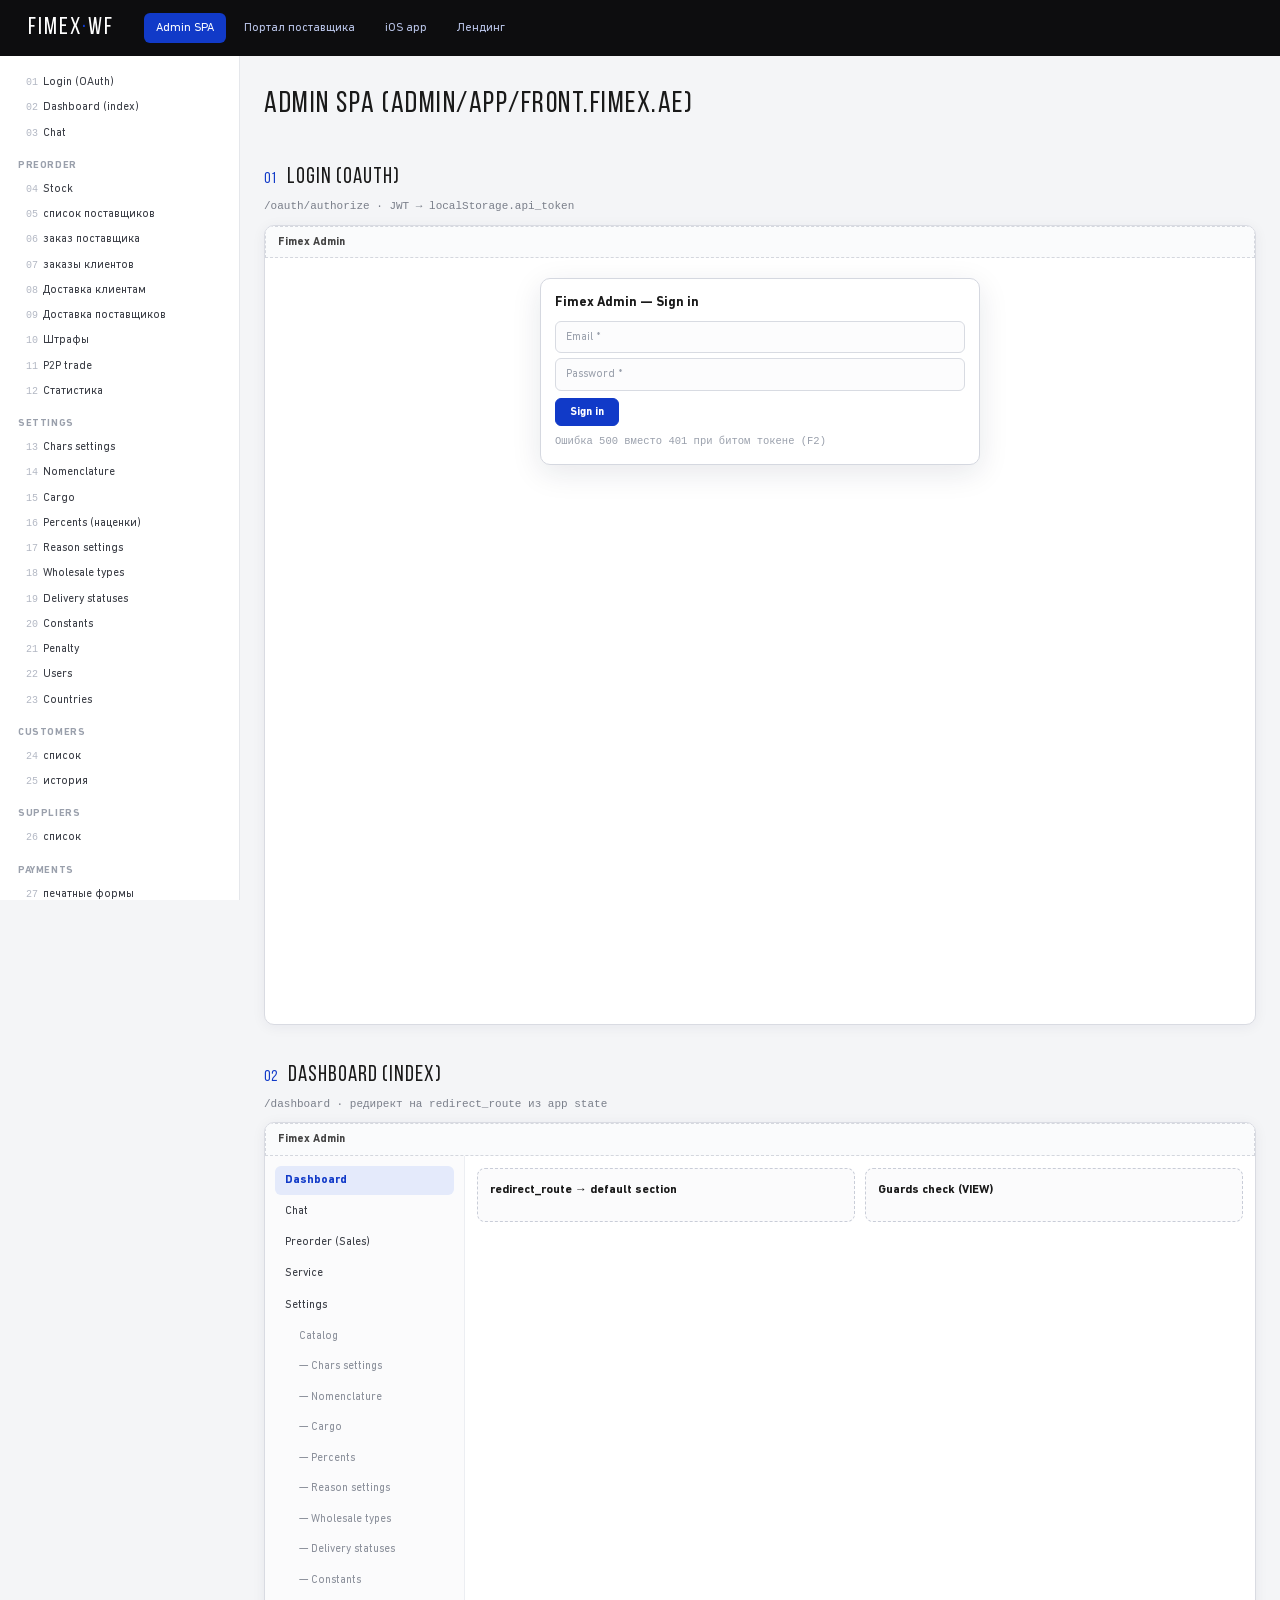
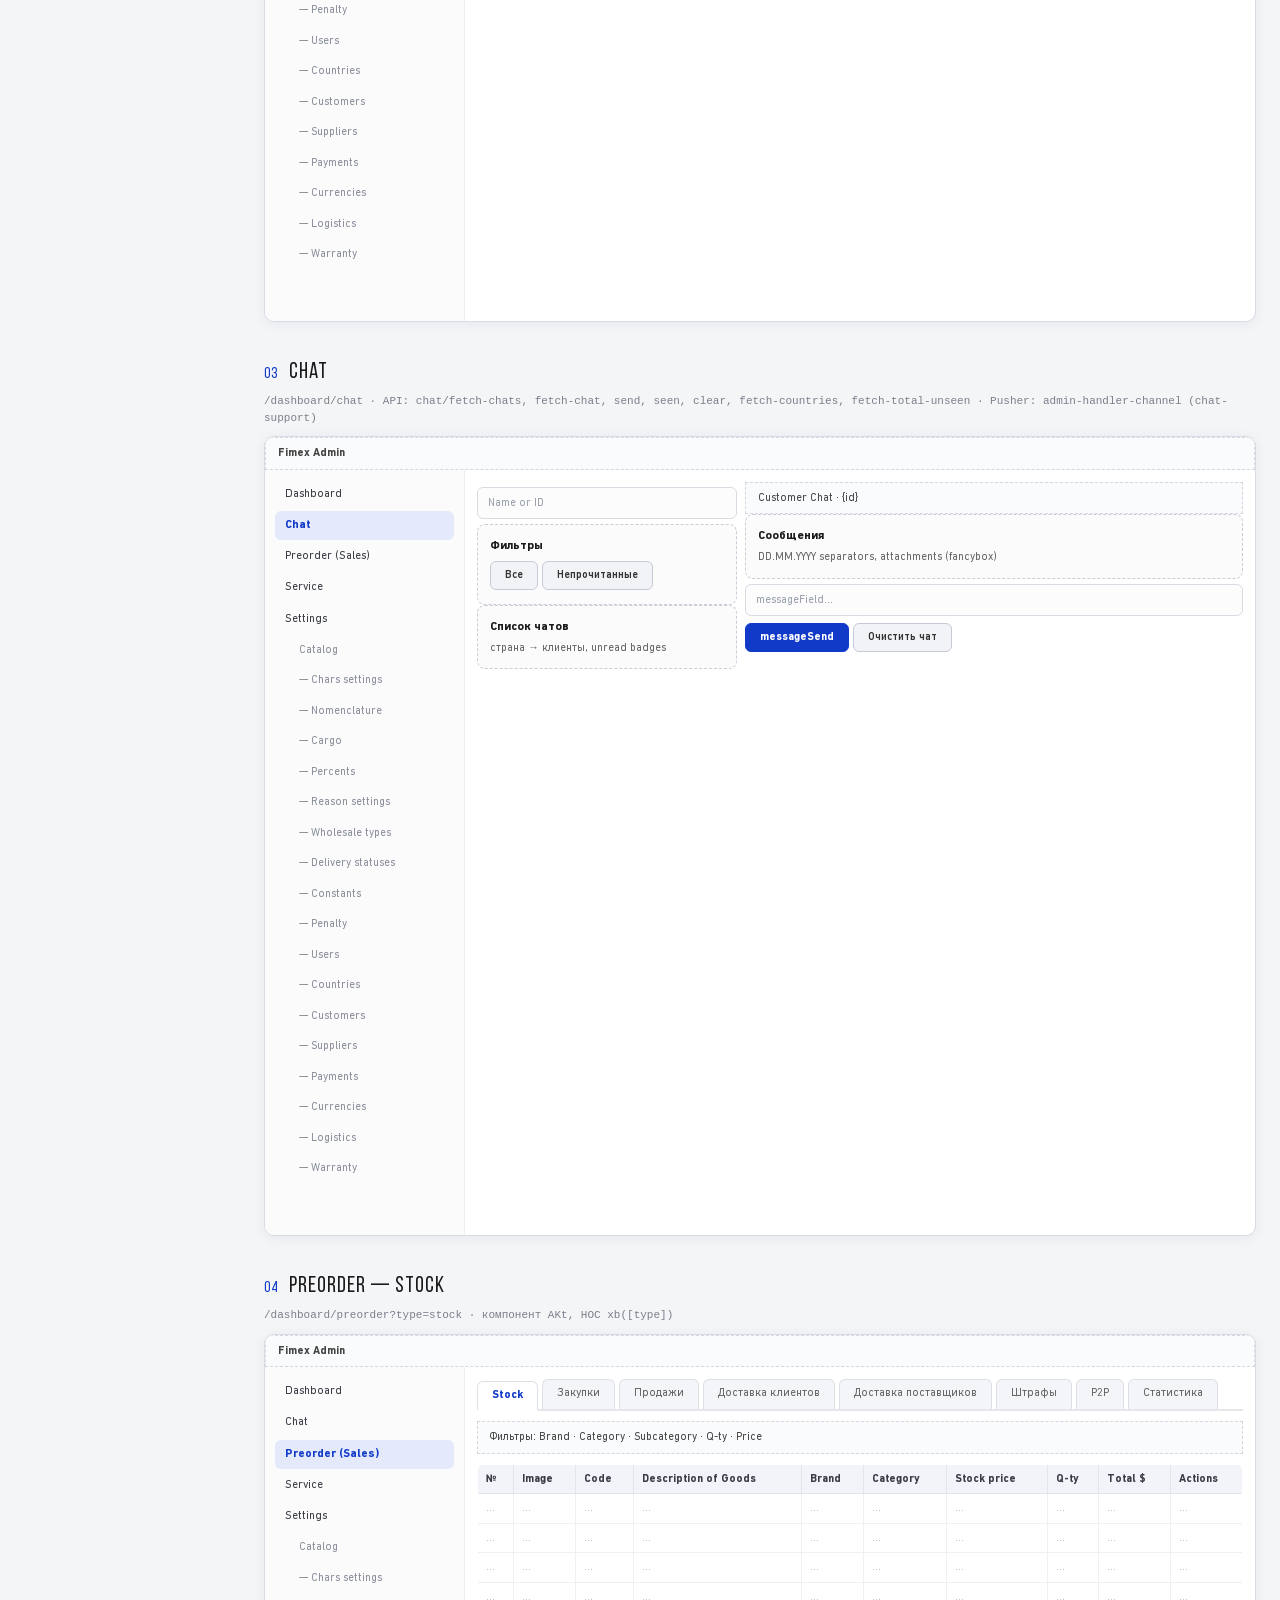
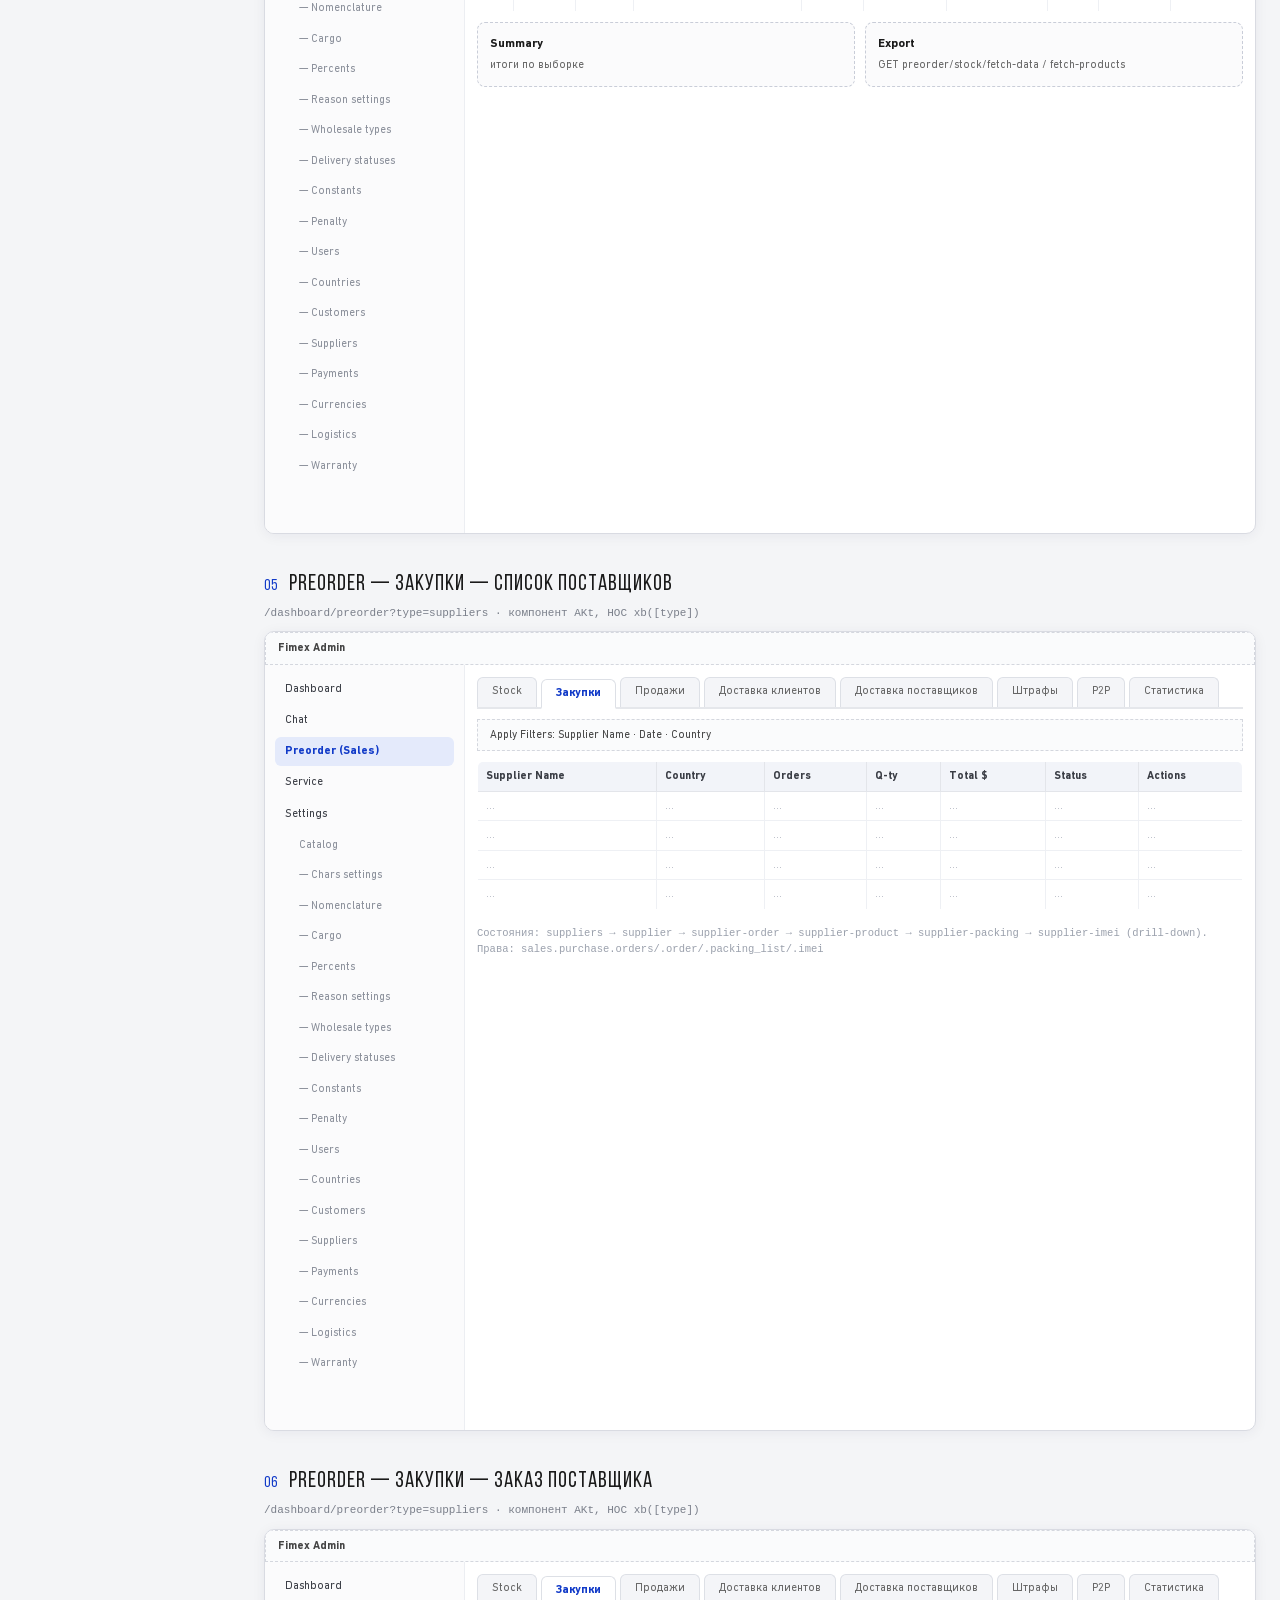
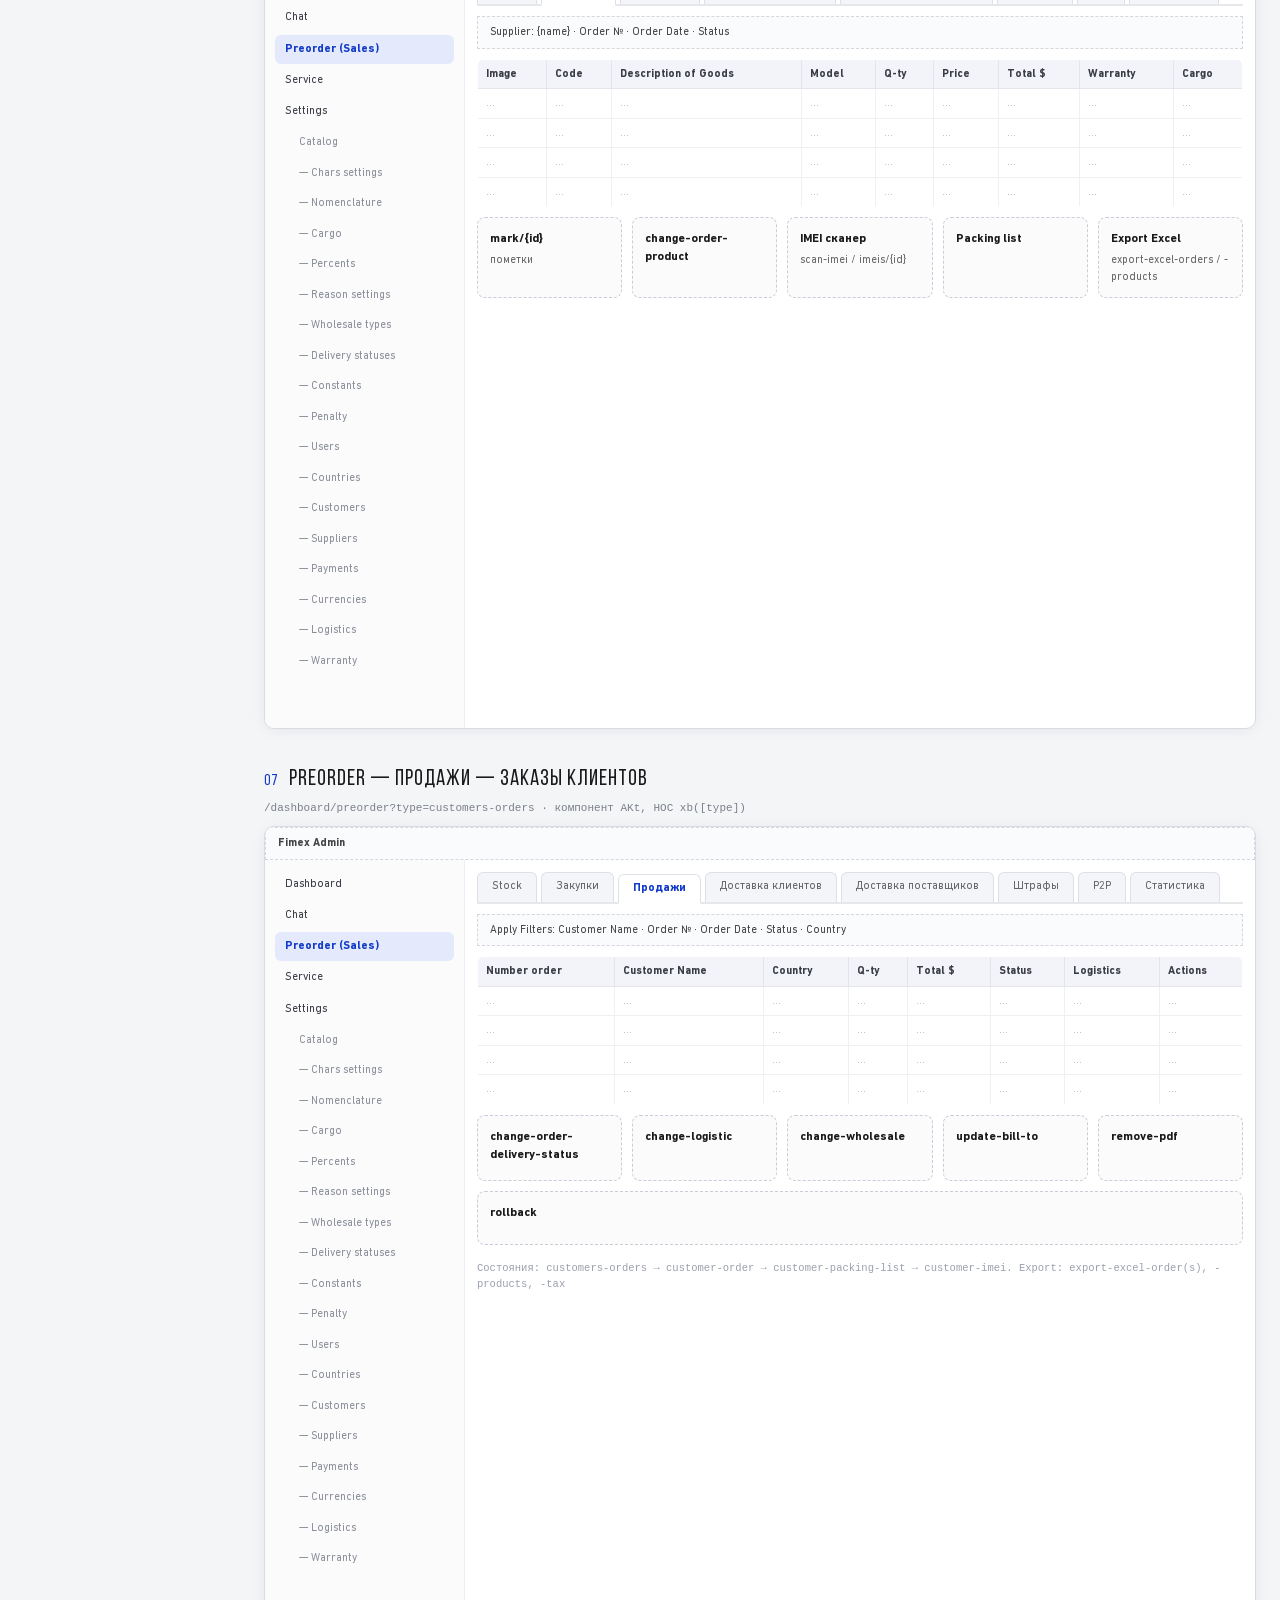
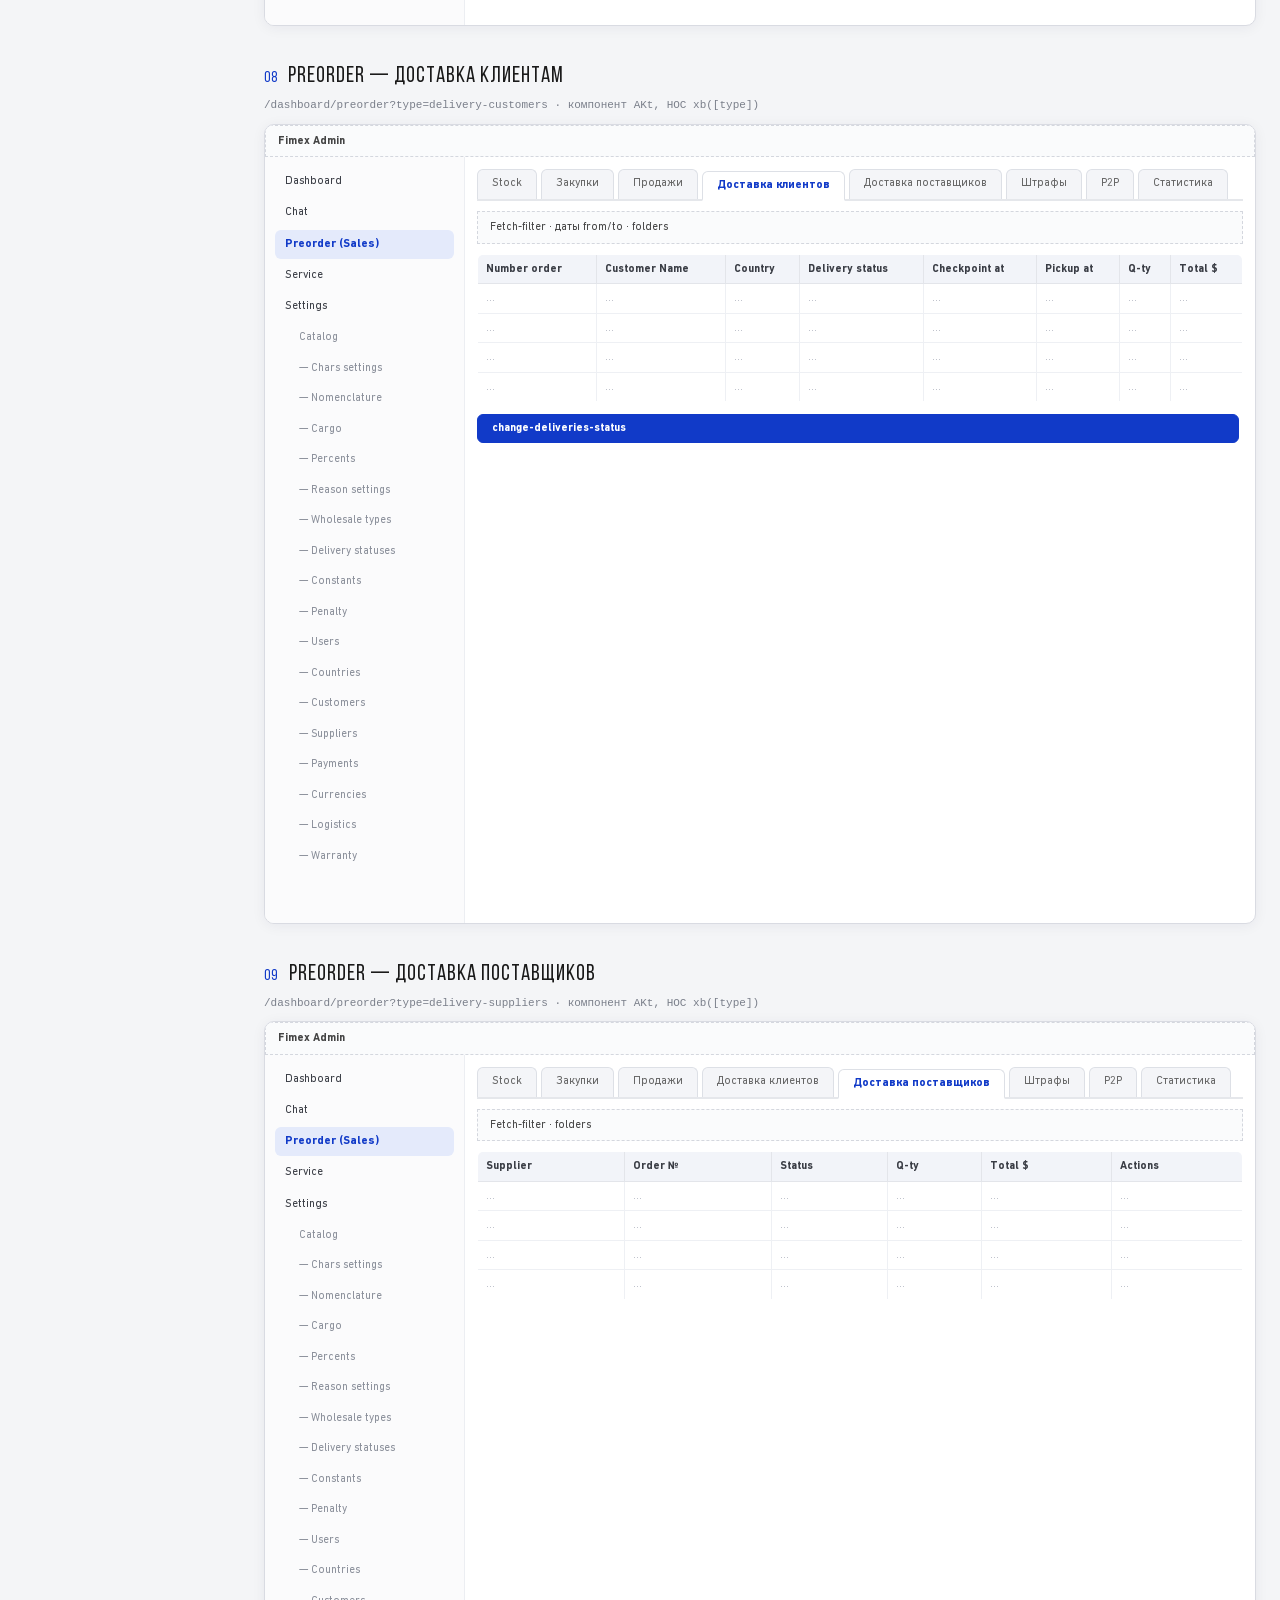
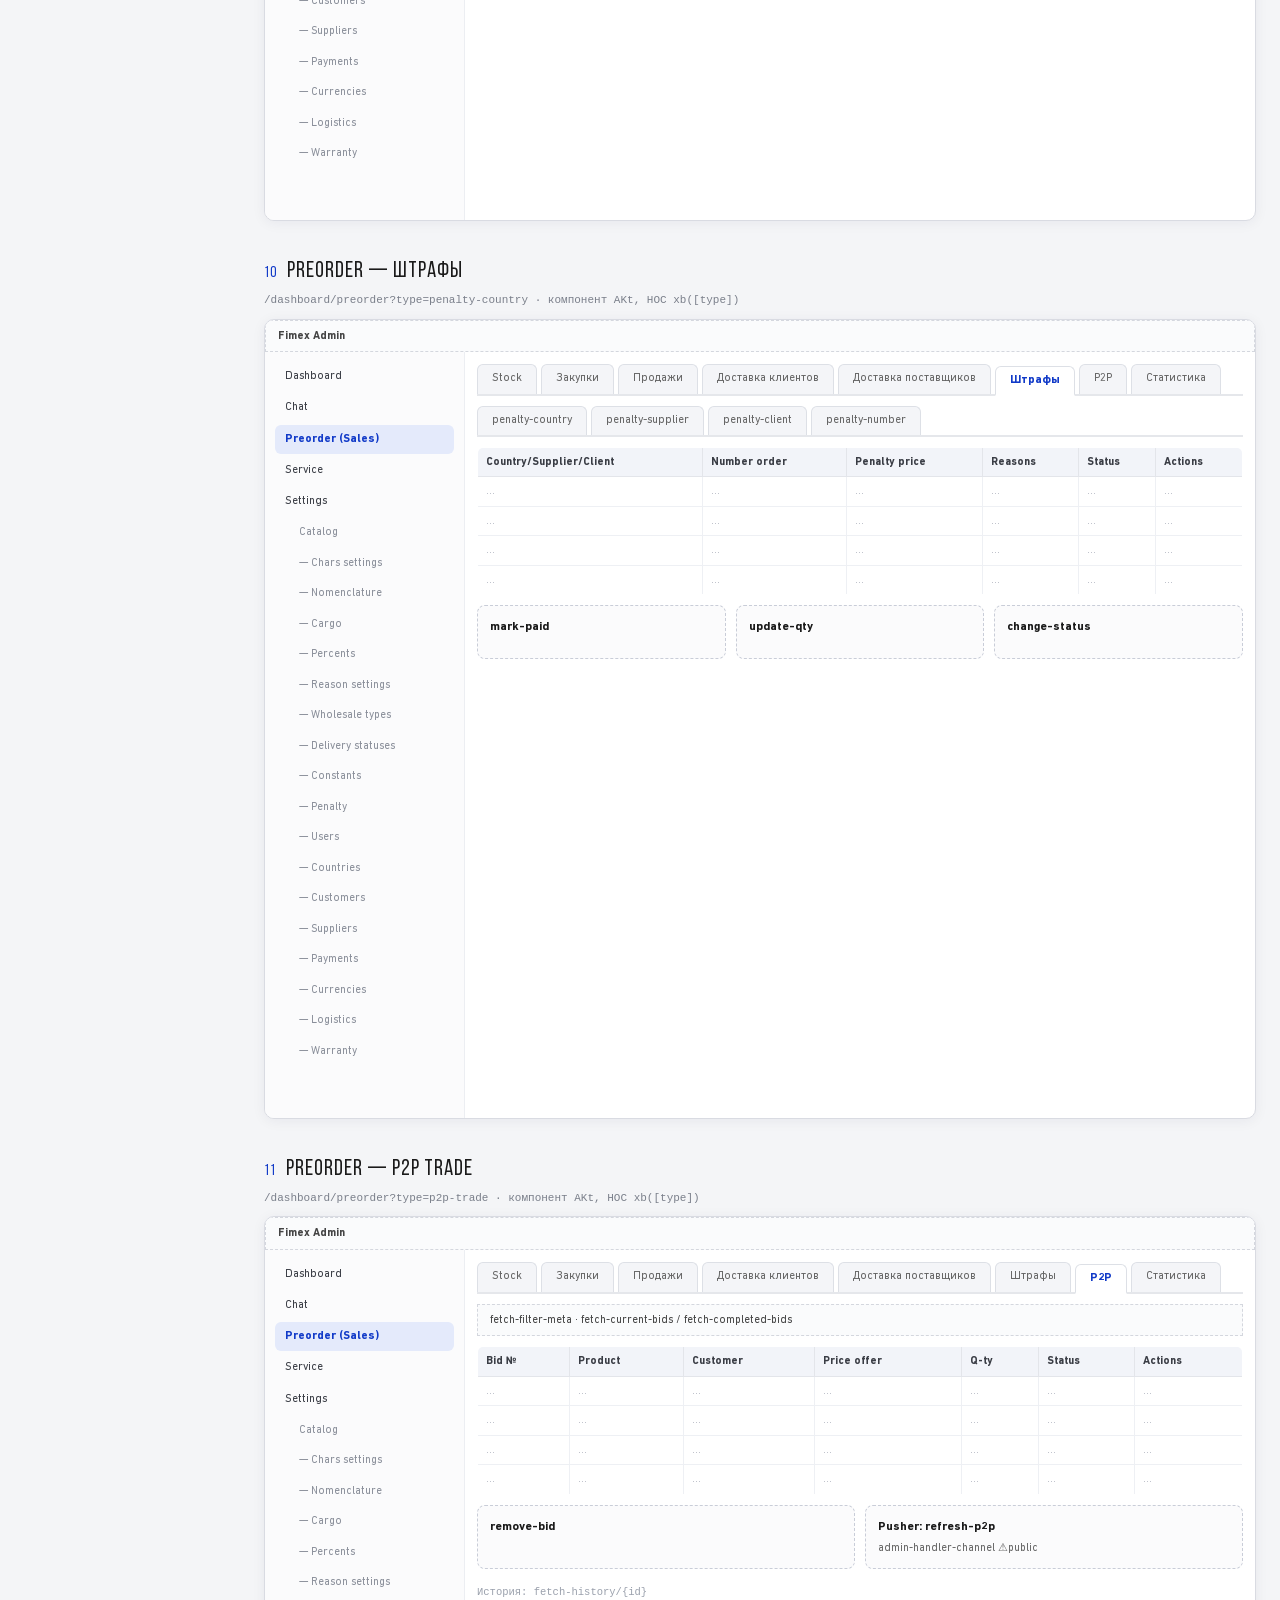
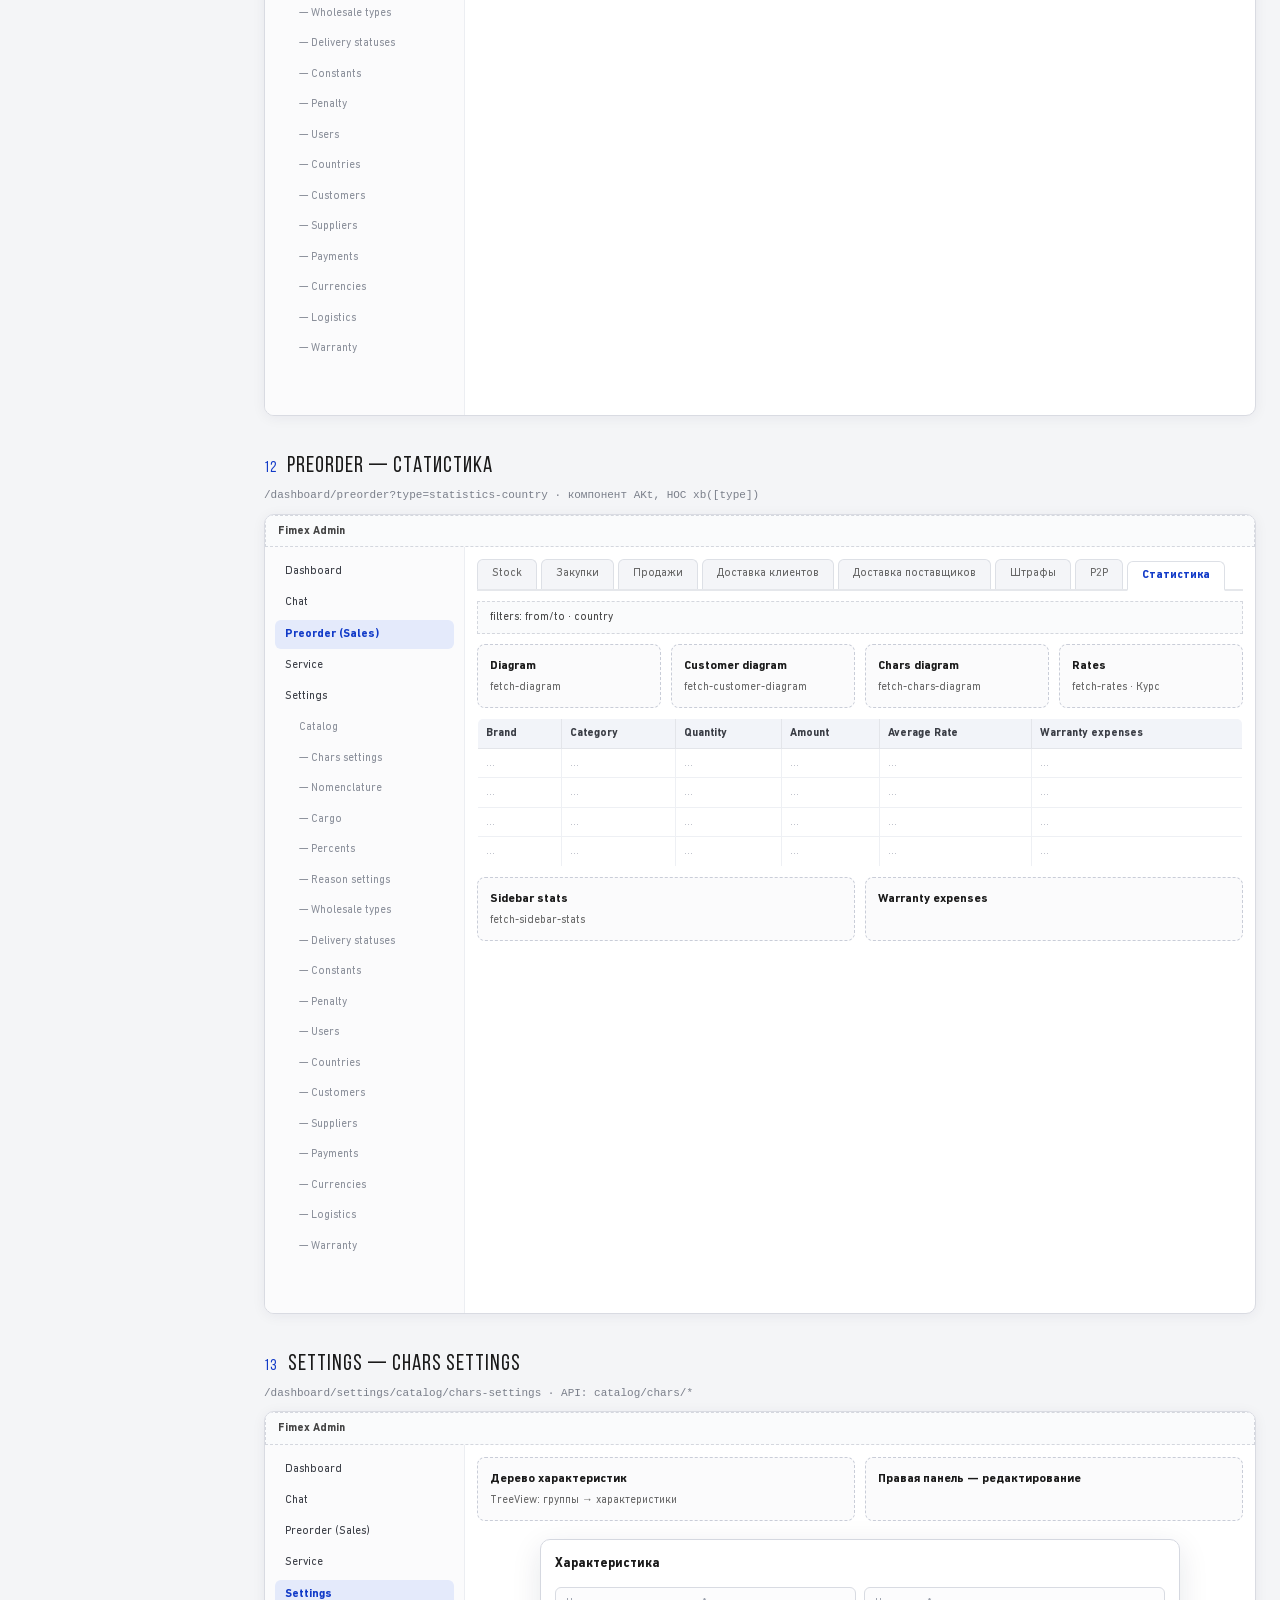
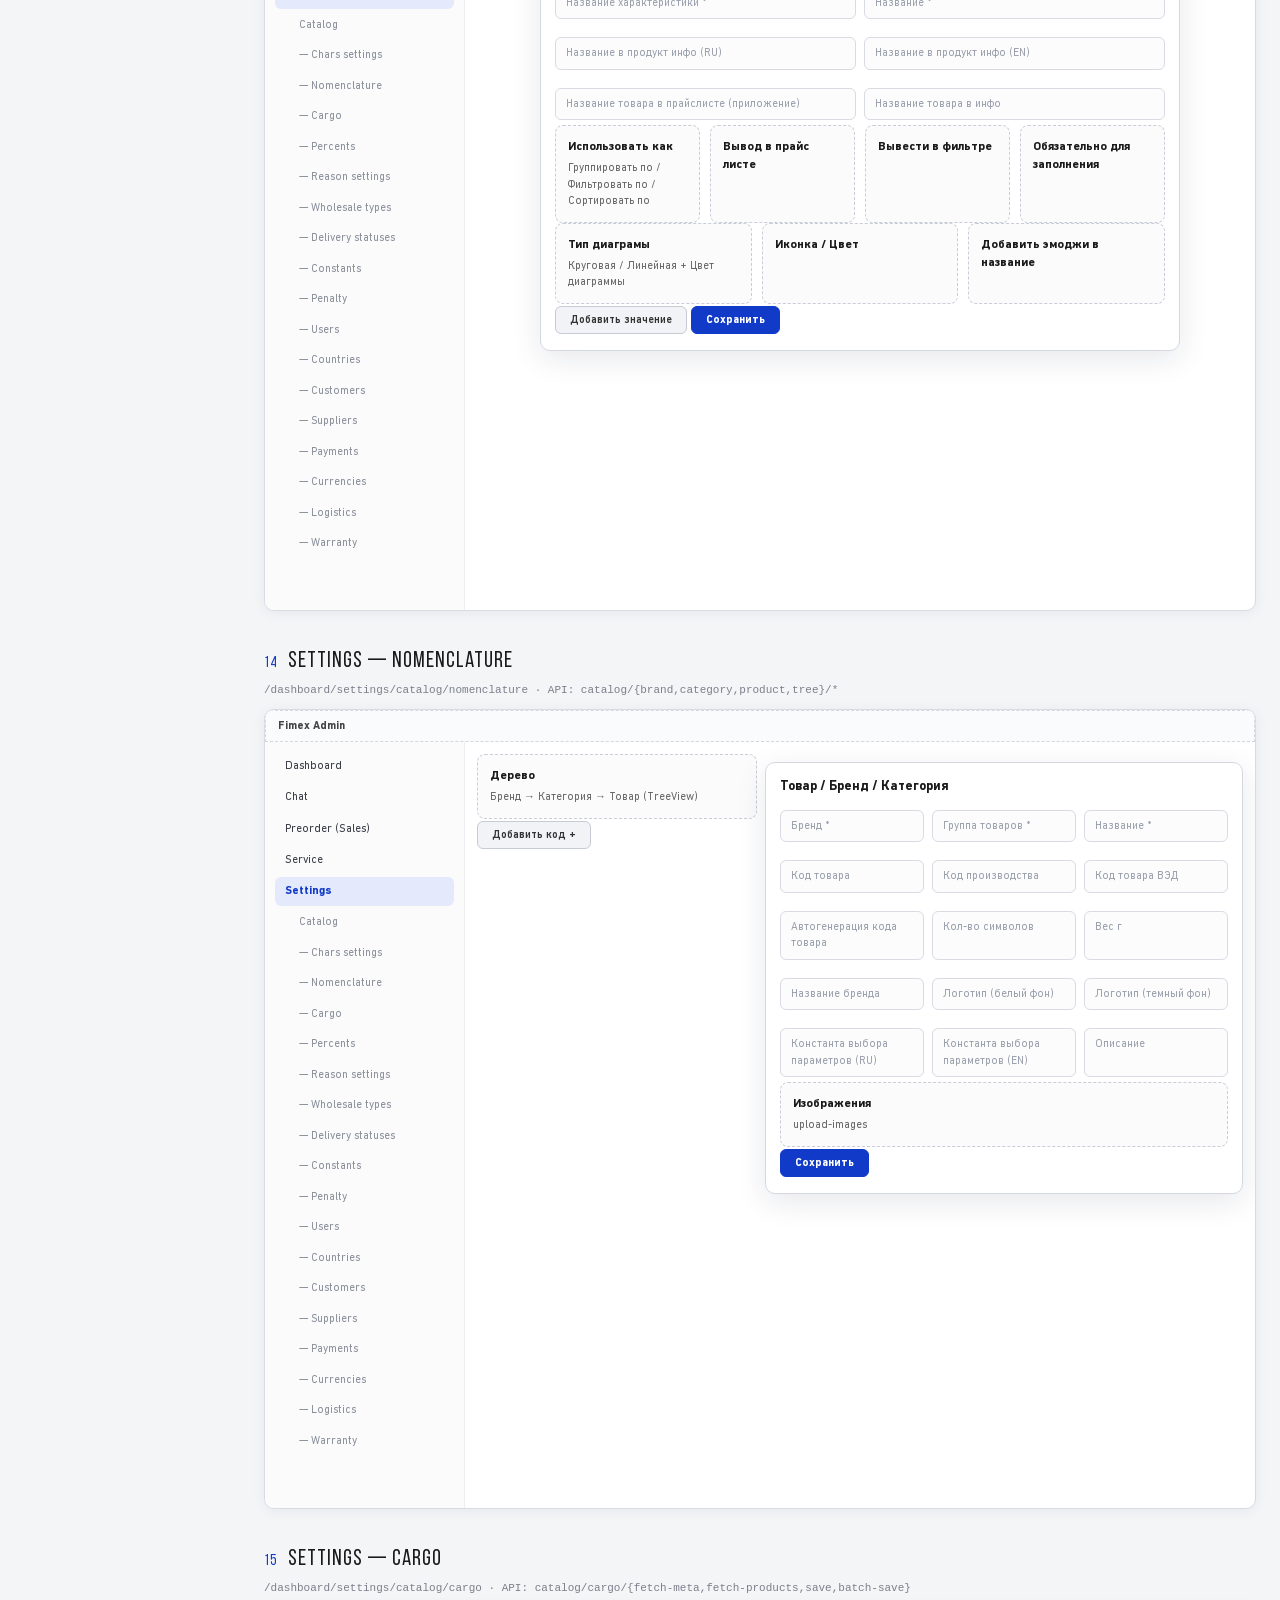
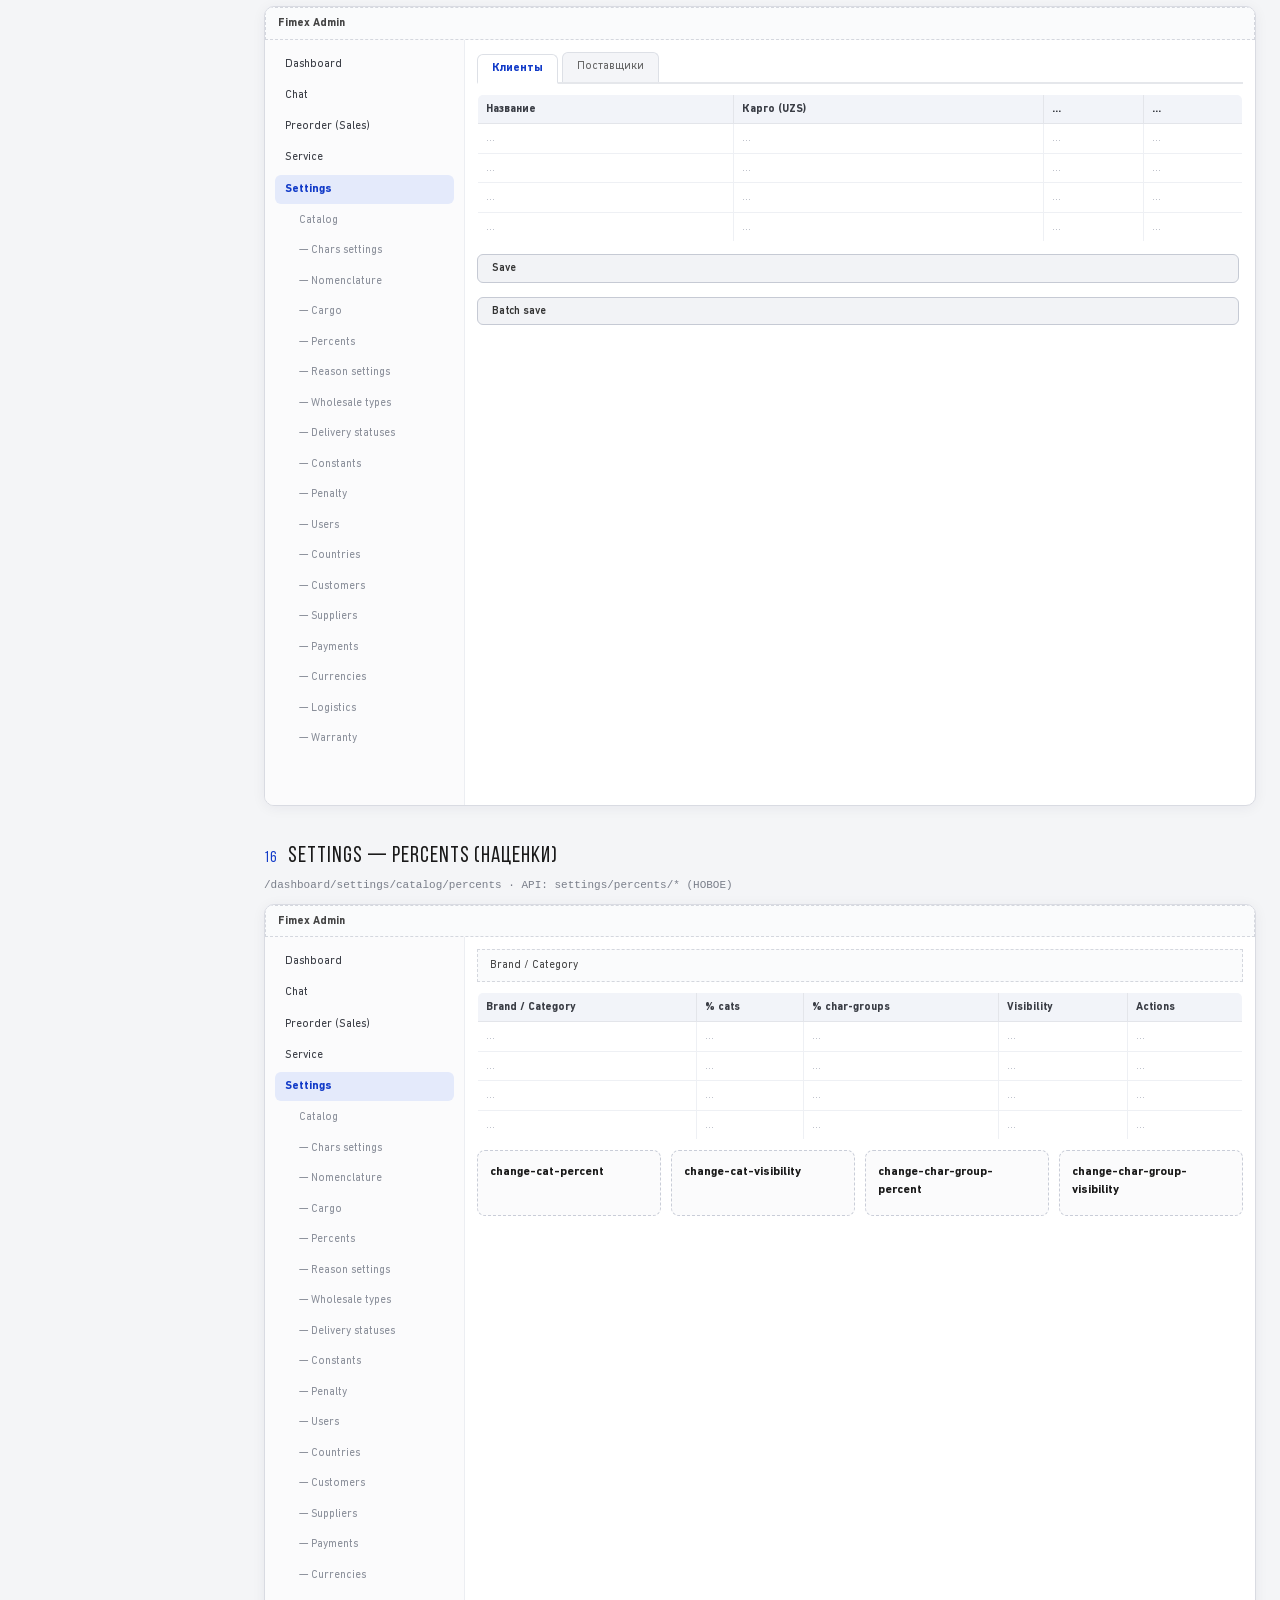
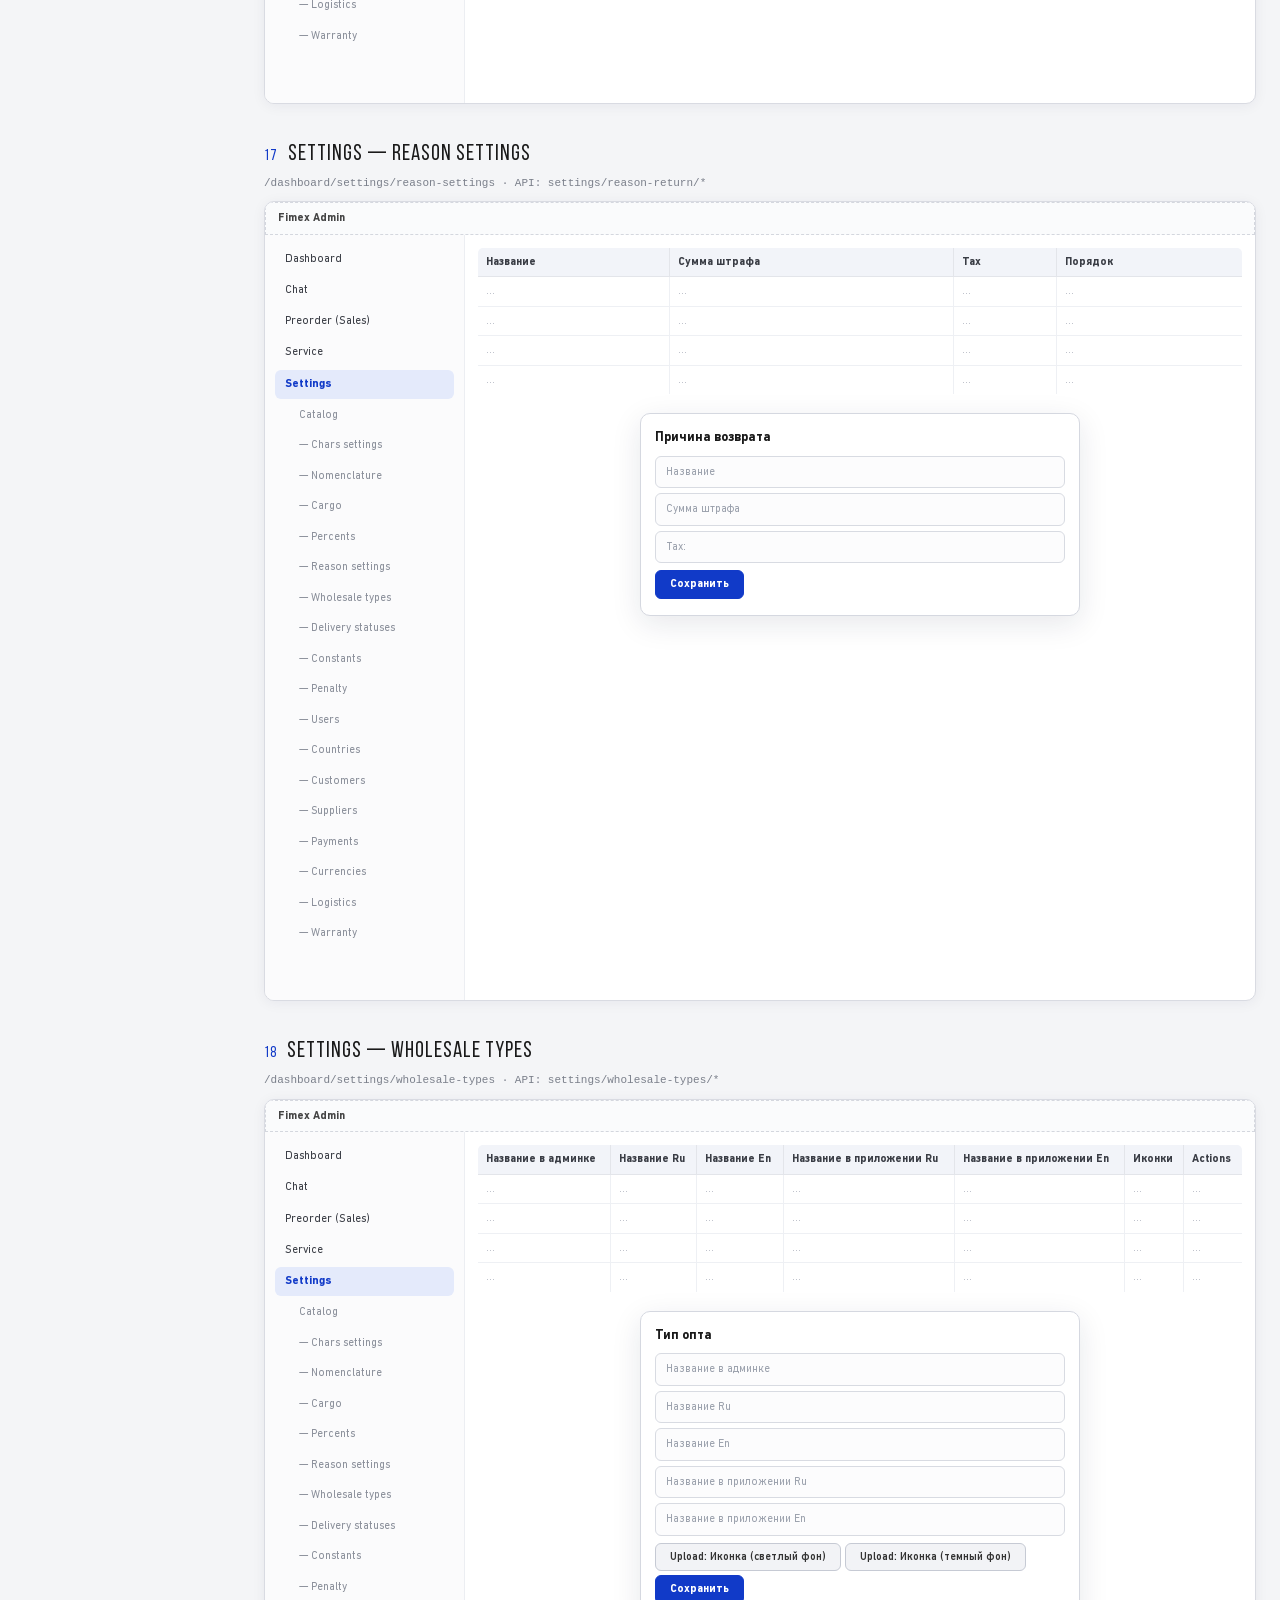
==== admin.html @ 8d162f81 "Fimex wireframes: 4 apps, 52 screens" ====
<!DOCTYPE html>
<html lang="ru"><head><meta charset="utf-8"><meta name="viewport" content="width=device-width,initial-scale=1"><title>Admin SPA (admin/app/front.fimex.ae) — Fimex wireframes</title>
<style>
@font-face { font-family:'Bebas'; src:url('assets/fonts/BebasNeueRegular-s.p.6dc224e2.woff') format('woff'); font-display:swap; }
@font-face { font-family:'DIN'; src:url('assets/fonts/dinnextw1g-s.p.09a4ca7e.woff2') format('woff2'); font-weight:400; font-display:swap; }
@font-face { font-family:'DIN'; src:url('assets/fonts/dinnextw1g_medium-s.p.cd040f6c.woff2') format('woff2'); font-weight:500; font-display:swap; }
@font-face { font-family:'DIN'; src:url('assets/fonts/dinnextw1g_bold-s.p.26af13c1.woff2') format('woff2'); font-weight:700; font-display:swap; }
:root { --bd:#d4d7de; --bg:#f4f5f7; --blk:#fafbfc; --tx:#1a1a1a; --dim:#7a7f8a; --acc:#113AC8; --red:#C20C0D; }
* { box-sizing:border-box; margin:0; padding:0; }
body { font:13px/1.5 'DIN',-apple-system,'Segoe UI',Arial,sans-serif; background:var(--bg); color:var(--tx); }
.appnav { position:sticky; top:0; z-index:50; background:#0d0d0f; color:#fff; padding:0 28px; display:flex; gap:6px; align-items:center; height:56px;}
.appnav .logo { font-family:'Bebas'; font-size:24px; letter-spacing:2px; margin-right:24px; }
.appnav .logo span { color:var(--acc); }
.appnav a { color:#b9c4e8; text-decoration:none; font-size:12px; padding:6px 12px; border-radius:6px; transition:.15s;}
.appnav a:hover { background:#22242c; color:#fff; }
.appnav a.here { background:var(--acc); color:#fff; }
.pagenav { position:fixed; top:56px; left:0; bottom:0; width:240px; overflow-y:auto; background:#fff; border-right:1px solid #e5e7eb; padding:14px 10px; z-index:49;}
.pagenav .grp { font-size:10px; text-transform:uppercase; letter-spacing:.6px; color:#9aa0ac; margin:12px 8px 4px; font-weight:700;}
.pagenav .grp:first-child { margin-top:2px; }
.pagenav a { display:block; font-size:11.5px; color:#3a3d45; padding:4px 10px 4px 14px; text-decoration:none; border-radius:6px; border-left:2px solid transparent; transition:.12s; white-space:nowrap; overflow:hidden; text-overflow:ellipsis;}
.pagenav a:hover { background:#f2f4f9; color:var(--acc); }
.pagenav a .n { color:#b3b8c4; font-size:10px; margin-right:5px; font-family:ui-monospace,Menlo,monospace;}
.mainwrap { margin-left:240px; }
@media (max-width:900px){ .pagenav{position:static;width:auto;max-height:260px} .mainwrap{margin-left:0} }
.screen { margin:34px auto; max-width:1320px; padding:0 24px;}
.screentitle { font-family:'Bebas'; font-size:22px; letter-spacing:1px; margin-bottom:4px; display:flex; align-items:baseline; gap:10px;}
.screentitle .num { color:var(--acc); font-size:15px; }
.screenmeta { font-size:11px; color:var(--dim); margin-bottom:10px; font-family:ui-monospace,Menlo,monospace;}
.frame { background:#fff; border:1px solid #d9dbe2; border-radius:10px; overflow:hidden; box-shadow:0 2px 14px rgba(20,25,60,.06);}
.frame.mobile { width:402px; height:874px; margin:0 auto; display:flex; flex-direction:column;}
.frame.mobile .block { flex:0 0 auto; }
.frame.mobile .content { flex:1 1 auto; }
.frame.desktop { width:1280px; max-width:100%; height:800px; display:flex; flex-direction:column;}
.bar { border:1px dashed var(--bd); background:var(--blk); color:#444; padding:7px 12px; font-size:11px; min-height:28px; display:flex; align-items:center; gap:8px; flex-wrap:wrap;}
.bar b { font-weight:700; }
.layout { display:flex; flex:1; min-height:0; }
.sidebar { width:200px; border-right:1px solid #eceef2; background:#fbfbfc; padding:10px; font-size:11.5px; flex-shrink:0;}
.sidebar .item { padding:6px 10px; border-radius:6px; margin-bottom:2px; color:#3a3d45;}
.sidebar .item.active { background:#e4eafb; color:var(--acc); font-weight:700; }
.sidebar .item.sub { padding-left:24px; color:#8a8f9a; font-size:11px;}
.content { flex:1; padding:12px; overflow:auto; display:flex; flex-direction:column; gap:10px;}
.tabs { display:flex; gap:4px; flex-wrap:wrap; border-bottom:2px solid #e5e7eb; padding-bottom:0;}
.tab { border:1px solid #dde0e6; border-bottom:none; background:#f4f5f8; border-radius:6px 6px 0 0; padding:5px 14px; font-size:11.5px; color:#666;}
.tab.active { background:#fff; font-weight:700; color:var(--acc); position:relative; top:2px; border-bottom:2px solid #fff;}
.table { border:1px solid #e3e5ea; width:100%; border-collapse:collapse; font-size:11px; border-radius:6px; overflow:hidden;}
.table th { background:#f2f4f9; border:1px solid #e3e5ea; padding:6px 8px; text-align:left; font-weight:700; white-space:nowrap; color:#3a3d45;}
.table td { border:1px solid #eef0f4; padding:6px 8px; color:#b9bcc6; }
.blocks { display:flex; gap:10px; flex-wrap:wrap; }
.block { border:1px dashed #c9cdd8; background:#fbfbfc; border-radius:8px; padding:12px; font-size:11px; color:#666; flex:1; min-width:120px; min-height:54px;}
.block b { display:block; color:#1a1a1a; margin-bottom:4px; font-size:12px;}
.modal { border:1px solid #d5d8e0; background:#fff; border-radius:10px; padding:14px; width:440px; margin:8px auto; box-shadow:0 8px 30px rgba(20,25,60,.10);}
.modal h4 { font-size:13px; margin-bottom:8px; }
.field { border:1px solid #d8dbe2; border-radius:6px; background:#fcfcfd; padding:7px 10px; margin:5px 0; color:#9aa0ac; font-size:11px;}
.btn { display:inline-block; border:1px solid #c6cad4; background:#f2f3f6; border-radius:6px; padding:5px 14px; font-size:11px; margin:2px 4px 2px 0; color:#333; font-weight:500;}
.btn.primary { background:var(--acc); border-color:var(--acc); color:#fff; font-weight:700;}
.chip { display:inline-block; border:1px solid #d5d8e0; border-radius:12px; padding:2px 10px; font-size:10px; margin:2px; background:#f7f8fa; color:#666;}
.note { font-size:10.5px; color:#9aa0ac; margin-top:6px; font-family:ui-monospace,Menlo,monospace;}
.grid { display:grid; gap:8px; }
.g2 { grid-template-columns:1fr 1fr; } .g3 { grid-template-columns:1fr 1fr 1fr; } .g4 { grid-template-columns:repeat(4,1fr); }
.phonebar { text-align:center; font-size:10px; color:#9aa0ac; padding:5px; border-bottom:1px dashed var(--bd); background:#fbfbfc;}
.tabbar { margin-top:auto; display:flex; border-top:1px solid #e3e5ea; background:#fff;}
.tabbar div { flex:1; text-align:center; padding:9px 0; font-size:10px; color:#9aa0ac; border-top:2px solid transparent;}
.tabbar div.active { color:var(--acc); border-top-color:var(--acc); font-weight:700; }
.hero { padding:56px 24px; text-align:center; border:1px dashed var(--bd); background:linear-gradient(135deg,#f6f8ff,#fbfcfd); border-radius:8px;}
.hero h2 { font-family:'Bebas'; font-size:34px; letter-spacing:1.5px; font-weight:400;}
h2.w { font-size:13px; margin:6px 0; color:#333;}
.wlabel { font-size:10px; color:#9aa0ac; text-transform:uppercase; letter-spacing:.6px; margin-bottom:2px;}
.cardrow { display:grid; grid-template-columns:repeat(auto-fit,minmax(240px,1fr)); gap:14px; margin:14px 0;}
.card { background:#fff; border:1px solid #e3e5ea; border-radius:12px; padding:18px; box-shadow:0 2px 10px rgba(20,25,60,.05);}
.card h3 { font-family:'Bebas'; font-size:19px; letter-spacing:.8px; margin-bottom:6px;}
.card .cmeta { font-size:11px; color:var(--dim); margin-bottom:10px; font-family:ui-monospace,Menlo,monospace;}
.card a.btn { text-decoration:none; margin-top:8px; }
.card ul { margin:8px 0 0 16px; font-size:11.5px; color:#555;}
h1.pagetitle { font-family:'Bebas'; font-size:30px; letter-spacing:1.5px; margin:26px 0 4px; font-weight:400;}
.pagemeta { color:var(--dim); font-size:12px; margin-bottom:10px;}
.diag { display:flex; gap:8px; align-items:stretch; flex-wrap:wrap; margin:12px 0; font-size:11px;}
.diag .node { border:1px solid #d5d8e0; background:#fff; border-radius:8px; padding:10px 12px; }
.diag .node b { display:block; font-size:12px; }
.diag .arr { align-self:center; color:#b9bcc6; font-size:16px;}
.legend { display:grid; grid-template-columns:repeat(auto-fit,minmax(280px,1fr)); gap:12px; margin:12px 0;}
.litem { background:#fff; border:1px solid #e3e5ea; border-radius:10px; padding:12px; display:flex; flex-direction:column; gap:8px;}
.ldemo { border:1px dashed #e0e3ea; border-radius:8px; padding:10px; background:#fcfcfd; overflow:hidden;}
.lcap { font-size:11px; color:#666; line-height:1.45;}
</style></head>
<body>
<div class="appnav"><div class="logo">FIMEX<span>·</span>WF</div><a href="admin.html" class=here>Admin SPA</a><a href="supplier.html">Портал поставщика</a><a href="ios.html">iOS app</a><a href="supplier.html#p-landing">Лендинг</a></div>
<div class="pagenav"><a href="#a-login"><span class="n">01</span>Login (OAuth)</a><a href="#a-dash"><span class="n">02</span>Dashboard (index)</a><a href="#a-chat"><span class="n">03</span>Chat</a><div class="grp">Preorder</div><a href="#a-pre-stock"><span class="n">04</span>Stock</a><a href="#a-pre-purch"><span class="n">05</span>список поставщиков</a><a href="#a-pre-purch-order"><span class="n">06</span>заказ поставщика</a><a href="#a-pre-sales"><span class="n">07</span>заказы клиентов</a><a href="#a-pre-deliv-c"><span class="n">08</span>Доставка клиентам</a><a href="#a-pre-deliv-s"><span class="n">09</span>Доставка поставщиков</a><a href="#a-pre-penalty"><span class="n">10</span>Штрафы</a><a href="#a-pre-p2p"><span class="n">11</span>P2P trade</a><a href="#a-pre-stats"><span class="n">12</span>Статистика</a><div class="grp">Settings</div><a href="#a-set-chars"><span class="n">13</span>Chars settings</a><a href="#a-set-nom"><span class="n">14</span>Nomenclature</a><a href="#a-set-cargo"><span class="n">15</span>Cargo</a><a href="#a-set-perc"><span class="n">16</span>Percents (наценки)</a><a href="#a-set-reason"><span class="n">17</span>Reason settings</a><a href="#a-set-whs"><span class="n">18</span>Wholesale types</a><a href="#a-set-ds"><span class="n">19</span>Delivery statuses</a><a href="#a-set-const"><span class="n">20</span>Constants</a><a href="#a-set-pen"><span class="n">21</span>Penalty</a><a href="#a-set-users"><span class="n">22</span>Users</a><a href="#a-set-countries"><span class="n">23</span>Countries</a><div class="grp">Customers</div><a href="#a-cust"><span class="n">24</span>список</a><a href="#a-cust-hist"><span class="n">25</span>история</a><div class="grp">Suppliers</div><a href="#a-sup"><span class="n">26</span>список</a><div class="grp">Payments</div><a href="#a-pay"><span class="n">27</span>печатные формы</a><div class="grp">Settings</div><a href="#a-set-curr"><span class="n">28</span>Currencies</a><a href="#a-set-log"><span class="n">29</span>Logistics</a><a href="#a-set-war"><span class="n">30</span>Warranty</a><div class="grp">Service</div><a href="#a-service"><span class="n">31</span>возвраты</a><a href="#a-404"><span class="n">32</span>404</a></div>
<div class="mainwrap">
<h1 class="pagetitle" style="padding:0 24px">Admin SPA (admin/app/front.fimex.ae)</h1>
<div class="screen" id="a-login">
  <div class="screentitle"><span class="num">01</span>Login (OAuth)</div>
  <div class="screenmeta">/oauth/authorize · JWT → localStorage.api_token</div>
  <div class="frame desktop">
    <div class="bar"><b>Fimex Admin</b></div>
    <div class="layout"><div class="content"><div class="modal"><h4>Fimex Admin — Sign in</h4><div class="field">Email *</div><div class="field">Password *</div><span class="btn primary">Sign in</span><div class="note">Ошибка 500 вместо 401 при битом токене (F2)</div></div></div></div>
  </div>
</div>

<div class="screen" id="a-dash">
  <div class="screentitle"><span class="num">02</span>Dashboard (index)</div>
  <div class="screenmeta">/dashboard · редирект на redirect_route из app state</div>
  <div class="frame desktop">
    <div class="bar"><b>Fimex Admin</b></div>
    <div class="layout"><div class="sidebar"><div class="item active">Dashboard</div><div class="item">Chat</div><div class="item">Preorder (Sales)</div><div class="item">Service</div><div class="item">Settings</div><div class="item sub">Catalog</div><div class="item sub">— Chars settings</div><div class="item sub">— Nomenclature</div><div class="item sub">— Cargo</div><div class="item sub">— Percents</div><div class="item sub">— Reason settings</div><div class="item sub">— Wholesale types</div><div class="item sub">— Delivery statuses</div><div class="item sub">— Constants</div><div class="item sub">— Penalty</div><div class="item sub">— Users</div><div class="item sub">— Countries</div><div class="item sub">— Customers</div><div class="item sub">— Suppliers</div><div class="item sub">— Payments</div><div class="item sub">— Currencies</div><div class="item sub">— Logistics</div><div class="item sub">— Warranty</div></div><div class="content"><div class="blocks"><div class="block"><b>redirect_route → default section</b></div><div class="block"><b>Guards check (VIEW)</b></div></div></div></div>
  </div>
</div>

<div class="screen" id="a-chat">
  <div class="screentitle"><span class="num">03</span>Chat</div>
  <div class="screenmeta">/dashboard/chat · API: chat/fetch-chats, fetch-chat, send, seen, clear, fetch-countries, fetch-total-unseen · Pusher: admin-handler-channel (chat-support)</div>
  <div class="frame desktop">
    <div class="bar"><b>Fimex Admin</b></div>
    <div class="layout"><div class="sidebar"><div class="item">Dashboard</div><div class="item active">Chat</div><div class="item">Preorder (Sales)</div><div class="item">Service</div><div class="item">Settings</div><div class="item sub">Catalog</div><div class="item sub">— Chars settings</div><div class="item sub">— Nomenclature</div><div class="item sub">— Cargo</div><div class="item sub">— Percents</div><div class="item sub">— Reason settings</div><div class="item sub">— Wholesale types</div><div class="item sub">— Delivery statuses</div><div class="item sub">— Constants</div><div class="item sub">— Penalty</div><div class="item sub">— Users</div><div class="item sub">— Countries</div><div class="item sub">— Customers</div><div class="item sub">— Suppliers</div><div class="item sub">— Payments</div><div class="item sub">— Currencies</div><div class="item sub">— Logistics</div><div class="item sub">— Warranty</div></div><div class="content"><div class="layout" style="gap:8px"><div style="width:260px"><div class="field">Name or ID</div><div class="block"><b>Фильтры</b><span class="btn">Все</span><span class="btn">Непрочитанные</span></div><div class="block"><b>Список чатов</b>страна → клиенты, unread badges</div></div><div style="flex:1"><div class="bar">Customer Chat · {id}</div><div class="block"><b>Сообщения</b>DD.MM.YYYY separators, attachments (fancybox)</div><div class="field">messageField…</div><span class="btn primary">messageSend</span><span class="btn">Очистить чат</span></div></div></div></div>
  </div>
</div>

<div class="screen" id="a-pre-stock">
  <div class="screentitle"><span class="num">04</span>Preorder — Stock</div>
  <div class="screenmeta">/dashboard/preorder?type=stock · компонент AKt, HOC xb([type])</div>
  <div class="frame desktop">
    <div class="bar"><b>Fimex Admin</b></div>
    <div class="layout"><div class="sidebar"><div class="item">Dashboard</div><div class="item">Chat</div><div class="item active">Preorder (Sales)</div><div class="item">Service</div><div class="item">Settings</div><div class="item sub">Catalog</div><div class="item sub">— Chars settings</div><div class="item sub">— Nomenclature</div><div class="item sub">— Cargo</div><div class="item sub">— Percents</div><div class="item sub">— Reason settings</div><div class="item sub">— Wholesale types</div><div class="item sub">— Delivery statuses</div><div class="item sub">— Constants</div><div class="item sub">— Penalty</div><div class="item sub">— Users</div><div class="item sub">— Countries</div><div class="item sub">— Customers</div><div class="item sub">— Suppliers</div><div class="item sub">— Payments</div><div class="item sub">— Currencies</div><div class="item sub">— Logistics</div><div class="item sub">— Warranty</div></div><div class="content"><div class="tabs"><div class="tab active">Stock</div><div class="tab">Закупки</div><div class="tab">Продажи</div><div class="tab">Доставка клиентов</div><div class="tab">Доставка поставщиков</div><div class="tab">Штрафы</div><div class="tab">P2P</div><div class="tab">Статистика</div></div><div class="bar">Фильтры: Brand · Category · Subcategory · Q-ty · Price</div><table class="table"><tr><th>№</th><th>Image</th><th>Code</th><th>Description of Goods</th><th>Brand</th><th>Category</th><th>Stock price</th><th>Q-ty</th><th>Total $</th><th>Actions</th></tr><tr><td>…</td><td>…</td><td>…</td><td>…</td><td>…</td><td>…</td><td>…</td><td>…</td><td>…</td><td>…</td></tr><tr><td>…</td><td>…</td><td>…</td><td>…</td><td>…</td><td>…</td><td>…</td><td>…</td><td>…</td><td>…</td></tr><tr><td>…</td><td>…</td><td>…</td><td>…</td><td>…</td><td>…</td><td>…</td><td>…</td><td>…</td><td>…</td></tr><tr><td>…</td><td>…</td><td>…</td><td>…</td><td>…</td><td>…</td><td>…</td><td>…</td><td>…</td><td>…</td></tr></table><div class="blocks"><div class="block"><b>Summary</b>итоги по выборке</div><div class="block"><b>Export</b>GET preorder/stock/fetch-data / fetch-products</div></div></div></div>
  </div>
</div>

<div class="screen" id="a-pre-purch">
  <div class="screentitle"><span class="num">05</span>Preorder — Закупки — список поставщиков</div>
  <div class="screenmeta">/dashboard/preorder?type=suppliers · компонент AKt, HOC xb([type])</div>
  <div class="frame desktop">
    <div class="bar"><b>Fimex Admin</b></div>
    <div class="layout"><div class="sidebar"><div class="item">Dashboard</div><div class="item">Chat</div><div class="item active">Preorder (Sales)</div><div class="item">Service</div><div class="item">Settings</div><div class="item sub">Catalog</div><div class="item sub">— Chars settings</div><div class="item sub">— Nomenclature</div><div class="item sub">— Cargo</div><div class="item sub">— Percents</div><div class="item sub">— Reason settings</div><div class="item sub">— Wholesale types</div><div class="item sub">— Delivery statuses</div><div class="item sub">— Constants</div><div class="item sub">— Penalty</div><div class="item sub">— Users</div><div class="item sub">— Countries</div><div class="item sub">— Customers</div><div class="item sub">— Suppliers</div><div class="item sub">— Payments</div><div class="item sub">— Currencies</div><div class="item sub">— Logistics</div><div class="item sub">— Warranty</div></div><div class="content"><div class="tabs"><div class="tab">Stock</div><div class="tab active">Закупки</div><div class="tab">Продажи</div><div class="tab">Доставка клиентов</div><div class="tab">Доставка поставщиков</div><div class="tab">Штрафы</div><div class="tab">P2P</div><div class="tab">Статистика</div></div><div class="bar">Apply Filters: Supplier Name · Date · Country</div><table class="table"><tr><th>Supplier Name</th><th>Country</th><th>Orders</th><th>Q-ty</th><th>Total $</th><th>Status</th><th>Actions</th></tr><tr><td>…</td><td>…</td><td>…</td><td>…</td><td>…</td><td>…</td><td>…</td></tr><tr><td>…</td><td>…</td><td>…</td><td>…</td><td>…</td><td>…</td><td>…</td></tr><tr><td>…</td><td>…</td><td>…</td><td>…</td><td>…</td><td>…</td><td>…</td></tr><tr><td>…</td><td>…</td><td>…</td><td>…</td><td>…</td><td>…</td><td>…</td></tr></table><div class="note">Состояния: suppliers → supplier → supplier-order → supplier-product → supplier-packing → supplier-imei (drill-down). Права: sales.purchase.orders/.order/.packing_list/.imei</div></div></div>
  </div>
</div>

<div class="screen" id="a-pre-purch-order">
  <div class="screentitle"><span class="num">06</span>Preorder — Закупки — заказ поставщика</div>
  <div class="screenmeta">/dashboard/preorder?type=suppliers · компонент AKt, HOC xb([type])</div>
  <div class="frame desktop">
    <div class="bar"><b>Fimex Admin</b></div>
    <div class="layout"><div class="sidebar"><div class="item">Dashboard</div><div class="item">Chat</div><div class="item active">Preorder (Sales)</div><div class="item">Service</div><div class="item">Settings</div><div class="item sub">Catalog</div><div class="item sub">— Chars settings</div><div class="item sub">— Nomenclature</div><div class="item sub">— Cargo</div><div class="item sub">— Percents</div><div class="item sub">— Reason settings</div><div class="item sub">— Wholesale types</div><div class="item sub">— Delivery statuses</div><div class="item sub">— Constants</div><div class="item sub">— Penalty</div><div class="item sub">— Users</div><div class="item sub">— Countries</div><div class="item sub">— Customers</div><div class="item sub">— Suppliers</div><div class="item sub">— Payments</div><div class="item sub">— Currencies</div><div class="item sub">— Logistics</div><div class="item sub">— Warranty</div></div><div class="content"><div class="tabs"><div class="tab">Stock</div><div class="tab active">Закупки</div><div class="tab">Продажи</div><div class="tab">Доставка клиентов</div><div class="tab">Доставка поставщиков</div><div class="tab">Штрафы</div><div class="tab">P2P</div><div class="tab">Статистика</div></div><div class="bar">Supplier: {name} · Order № · Order Date · Status</div><table class="table"><tr><th>Image</th><th>Code</th><th>Description of Goods</th><th>Model</th><th>Q-ty</th><th>Price</th><th>Total $</th><th>Warranty</th><th>Cargo</th></tr><tr><td>…</td><td>…</td><td>…</td><td>…</td><td>…</td><td>…</td><td>…</td><td>…</td><td>…</td></tr><tr><td>…</td><td>…</td><td>…</td><td>…</td><td>…</td><td>…</td><td>…</td><td>…</td><td>…</td></tr><tr><td>…</td><td>…</td><td>…</td><td>…</td><td>…</td><td>…</td><td>…</td><td>…</td><td>…</td></tr><tr><td>…</td><td>…</td><td>…</td><td>…</td><td>…</td><td>…</td><td>…</td><td>…</td><td>…</td></tr></table><div class="blocks"><div class="block"><b>mark/{id}</b>пометки</div><div class="block"><b>change-order-product</b></div><div class="block"><b>IMEI сканер</b>scan-imei / imeis/{id}</div><div class="block"><b>Packing list</b></div><div class="block"><b>Export Excel</b>export-excel-orders / -products</div></div></div></div>
  </div>
</div>

<div class="screen" id="a-pre-sales">
  <div class="screentitle"><span class="num">07</span>Preorder — Продажи — заказы клиентов</div>
  <div class="screenmeta">/dashboard/preorder?type=customers-orders · компонент AKt, HOC xb([type])</div>
  <div class="frame desktop">
    <div class="bar"><b>Fimex Admin</b></div>
    <div class="layout"><div class="sidebar"><div class="item">Dashboard</div><div class="item">Chat</div><div class="item active">Preorder (Sales)</div><div class="item">Service</div><div class="item">Settings</div><div class="item sub">Catalog</div><div class="item sub">— Chars settings</div><div class="item sub">— Nomenclature</div><div class="item sub">— Cargo</div><div class="item sub">— Percents</div><div class="item sub">— Reason settings</div><div class="item sub">— Wholesale types</div><div class="item sub">— Delivery statuses</div><div class="item sub">— Constants</div><div class="item sub">— Penalty</div><div class="item sub">— Users</div><div class="item sub">— Countries</div><div class="item sub">— Customers</div><div class="item sub">— Suppliers</div><div class="item sub">— Payments</div><div class="item sub">— Currencies</div><div class="item sub">— Logistics</div><div class="item sub">— Warranty</div></div><div class="content"><div class="tabs"><div class="tab">Stock</div><div class="tab">Закупки</div><div class="tab active">Продажи</div><div class="tab">Доставка клиентов</div><div class="tab">Доставка поставщиков</div><div class="tab">Штрафы</div><div class="tab">P2P</div><div class="tab">Статистика</div></div><div class="bar">Apply Filters: Customer Name · Order № · Order Date · Status · Country</div><table class="table"><tr><th>Number order</th><th>Customer Name</th><th>Country</th><th>Q-ty</th><th>Total $</th><th>Status</th><th>Logistics</th><th>Actions</th></tr><tr><td>…</td><td>…</td><td>…</td><td>…</td><td>…</td><td>…</td><td>…</td><td>…</td></tr><tr><td>…</td><td>…</td><td>…</td><td>…</td><td>…</td><td>…</td><td>…</td><td>…</td></tr><tr><td>…</td><td>…</td><td>…</td><td>…</td><td>…</td><td>…</td><td>…</td><td>…</td></tr><tr><td>…</td><td>…</td><td>…</td><td>…</td><td>…</td><td>…</td><td>…</td><td>…</td></tr></table><div class="blocks"><div class="block"><b>change-order-delivery-status</b></div><div class="block"><b>change-logistic</b></div><div class="block"><b>change-wholesale</b></div><div class="block"><b>update-bill-to</b></div><div class="block"><b>remove-pdf</b></div><div class="block"><b>rollback</b></div></div><div class="note">Состояния: customers-orders → customer-order → customer-packing-list → customer-imei. Export: export-excel-order(s), -products, -tax</div></div></div>
  </div>
</div>

<div class="screen" id="a-pre-deliv-c">
  <div class="screentitle"><span class="num">08</span>Preorder — Доставка клиентам</div>
  <div class="screenmeta">/dashboard/preorder?type=delivery-customers · компонент AKt, HOC xb([type])</div>
  <div class="frame desktop">
    <div class="bar"><b>Fimex Admin</b></div>
    <div class="layout"><div class="sidebar"><div class="item">Dashboard</div><div class="item">Chat</div><div class="item active">Preorder (Sales)</div><div class="item">Service</div><div class="item">Settings</div><div class="item sub">Catalog</div><div class="item sub">— Chars settings</div><div class="item sub">— Nomenclature</div><div class="item sub">— Cargo</div><div class="item sub">— Percents</div><div class="item sub">— Reason settings</div><div class="item sub">— Wholesale types</div><div class="item sub">— Delivery statuses</div><div class="item sub">— Constants</div><div class="item sub">— Penalty</div><div class="item sub">— Users</div><div class="item sub">— Countries</div><div class="item sub">— Customers</div><div class="item sub">— Suppliers</div><div class="item sub">— Payments</div><div class="item sub">— Currencies</div><div class="item sub">— Logistics</div><div class="item sub">— Warranty</div></div><div class="content"><div class="tabs"><div class="tab">Stock</div><div class="tab">Закупки</div><div class="tab">Продажи</div><div class="tab active">Доставка клиентов</div><div class="tab">Доставка поставщиков</div><div class="tab">Штрафы</div><div class="tab">P2P</div><div class="tab">Статистика</div></div><div class="bar">Fetch-filter · даты from/to · folders</div><table class="table"><tr><th>Number order</th><th>Customer Name</th><th>Country</th><th>Delivery status</th><th>Checkpoint at</th><th>Pickup at</th><th>Q-ty</th><th>Total $</th></tr><tr><td>…</td><td>…</td><td>…</td><td>…</td><td>…</td><td>…</td><td>…</td><td>…</td></tr><tr><td>…</td><td>…</td><td>…</td><td>…</td><td>…</td><td>…</td><td>…</td><td>…</td></tr><tr><td>…</td><td>…</td><td>…</td><td>…</td><td>…</td><td>…</td><td>…</td><td>…</td></tr><tr><td>…</td><td>…</td><td>…</td><td>…</td><td>…</td><td>…</td><td>…</td><td>…</td></tr></table><span class="btn primary">change-deliveries-status</span></div></div>
  </div>
</div>

<div class="screen" id="a-pre-deliv-s">
  <div class="screentitle"><span class="num">09</span>Preorder — Доставка поставщиков</div>
  <div class="screenmeta">/dashboard/preorder?type=delivery-suppliers · компонент AKt, HOC xb([type])</div>
  <div class="frame desktop">
    <div class="bar"><b>Fimex Admin</b></div>
    <div class="layout"><div class="sidebar"><div class="item">Dashboard</div><div class="item">Chat</div><div class="item active">Preorder (Sales)</div><div class="item">Service</div><div class="item">Settings</div><div class="item sub">Catalog</div><div class="item sub">— Chars settings</div><div class="item sub">— Nomenclature</div><div class="item sub">— Cargo</div><div class="item sub">— Percents</div><div class="item sub">— Reason settings</div><div class="item sub">— Wholesale types</div><div class="item sub">— Delivery statuses</div><div class="item sub">— Constants</div><div class="item sub">— Penalty</div><div class="item sub">— Users</div><div class="item sub">— Countries</div><div class="item sub">— Customers</div><div class="item sub">— Suppliers</div><div class="item sub">— Payments</div><div class="item sub">— Currencies</div><div class="item sub">— Logistics</div><div class="item sub">— Warranty</div></div><div class="content"><div class="tabs"><div class="tab">Stock</div><div class="tab">Закупки</div><div class="tab">Продажи</div><div class="tab">Доставка клиентов</div><div class="tab active">Доставка поставщиков</div><div class="tab">Штрафы</div><div class="tab">P2P</div><div class="tab">Статистика</div></div><div class="bar">Fetch-filter · folders</div><table class="table"><tr><th>Supplier</th><th>Order №</th><th>Status</th><th>Q-ty</th><th>Total $</th><th>Actions</th></tr><tr><td>…</td><td>…</td><td>…</td><td>…</td><td>…</td><td>…</td></tr><tr><td>…</td><td>…</td><td>…</td><td>…</td><td>…</td><td>…</td></tr><tr><td>…</td><td>…</td><td>…</td><td>…</td><td>…</td><td>…</td></tr><tr><td>…</td><td>…</td><td>…</td><td>…</td><td>…</td><td>…</td></tr></table></div></div>
  </div>
</div>

<div class="screen" id="a-pre-penalty">
  <div class="screentitle"><span class="num">10</span>Preorder — Штрафы</div>
  <div class="screenmeta">/dashboard/preorder?type=penalty-country · компонент AKt, HOC xb([type])</div>
  <div class="frame desktop">
    <div class="bar"><b>Fimex Admin</b></div>
    <div class="layout"><div class="sidebar"><div class="item">Dashboard</div><div class="item">Chat</div><div class="item active">Preorder (Sales)</div><div class="item">Service</div><div class="item">Settings</div><div class="item sub">Catalog</div><div class="item sub">— Chars settings</div><div class="item sub">— Nomenclature</div><div class="item sub">— Cargo</div><div class="item sub">— Percents</div><div class="item sub">— Reason settings</div><div class="item sub">— Wholesale types</div><div class="item sub">— Delivery statuses</div><div class="item sub">— Constants</div><div class="item sub">— Penalty</div><div class="item sub">— Users</div><div class="item sub">— Countries</div><div class="item sub">— Customers</div><div class="item sub">— Suppliers</div><div class="item sub">— Payments</div><div class="item sub">— Currencies</div><div class="item sub">— Logistics</div><div class="item sub">— Warranty</div></div><div class="content"><div class="tabs"><div class="tab">Stock</div><div class="tab">Закупки</div><div class="tab">Продажи</div><div class="tab">Доставка клиентов</div><div class="tab">Доставка поставщиков</div><div class="tab active">Штрафы</div><div class="tab">P2P</div><div class="tab">Статистика</div></div><div class="tabs"><div class="tab">penalty-country</div><div class="tab">penalty-supplier</div><div class="tab">penalty-client</div><div class="tab">penalty-number</div></div><table class="table"><tr><th>Country/Supplier/Client</th><th>Number order</th><th>Penalty price</th><th>Reasons</th><th>Status</th><th>Actions</th></tr><tr><td>…</td><td>…</td><td>…</td><td>…</td><td>…</td><td>…</td></tr><tr><td>…</td><td>…</td><td>…</td><td>…</td><td>…</td><td>…</td></tr><tr><td>…</td><td>…</td><td>…</td><td>…</td><td>…</td><td>…</td></tr><tr><td>…</td><td>…</td><td>…</td><td>…</td><td>…</td><td>…</td></tr></table><div class="blocks"><div class="block"><b>mark-paid</b></div><div class="block"><b>update-qty</b></div><div class="block"><b>change-status</b></div></div></div></div>
  </div>
</div>

<div class="screen" id="a-pre-p2p">
  <div class="screentitle"><span class="num">11</span>Preorder — P2P trade</div>
  <div class="screenmeta">/dashboard/preorder?type=p2p-trade · компонент AKt, HOC xb([type])</div>
  <div class="frame desktop">
    <div class="bar"><b>Fimex Admin</b></div>
    <div class="layout"><div class="sidebar"><div class="item">Dashboard</div><div class="item">Chat</div><div class="item active">Preorder (Sales)</div><div class="item">Service</div><div class="item">Settings</div><div class="item sub">Catalog</div><div class="item sub">— Chars settings</div><div class="item sub">— Nomenclature</div><div class="item sub">— Cargo</div><div class="item sub">— Percents</div><div class="item sub">— Reason settings</div><div class="item sub">— Wholesale types</div><div class="item sub">— Delivery statuses</div><div class="item sub">— Constants</div><div class="item sub">— Penalty</div><div class="item sub">— Users</div><div class="item sub">— Countries</div><div class="item sub">— Customers</div><div class="item sub">— Suppliers</div><div class="item sub">— Payments</div><div class="item sub">— Currencies</div><div class="item sub">— Logistics</div><div class="item sub">— Warranty</div></div><div class="content"><div class="tabs"><div class="tab">Stock</div><div class="tab">Закупки</div><div class="tab">Продажи</div><div class="tab">Доставка клиентов</div><div class="tab">Доставка поставщиков</div><div class="tab">Штрафы</div><div class="tab active">P2P</div><div class="tab">Статистика</div></div><div class="bar">fetch-filter-meta · fetch-current-bids / fetch-completed-bids</div><table class="table"><tr><th>Bid №</th><th>Product</th><th>Customer</th><th>Price offer</th><th>Q-ty</th><th>Status</th><th>Actions</th></tr><tr><td>…</td><td>…</td><td>…</td><td>…</td><td>…</td><td>…</td><td>…</td></tr><tr><td>…</td><td>…</td><td>…</td><td>…</td><td>…</td><td>…</td><td>…</td></tr><tr><td>…</td><td>…</td><td>…</td><td>…</td><td>…</td><td>…</td><td>…</td></tr><tr><td>…</td><td>…</td><td>…</td><td>…</td><td>…</td><td>…</td><td>…</td></tr></table><div class="blocks"><div class="block"><b>remove-bid</b></div><div class="block"><b>Pusher: refresh-p2p</b>admin-handler-channel ⚠public</div></div><div class="note">История: fetch-history/{id}</div></div></div>
  </div>
</div>

<div class="screen" id="a-pre-stats">
  <div class="screentitle"><span class="num">12</span>Preorder — Статистика</div>
  <div class="screenmeta">/dashboard/preorder?type=statistics-country · компонент AKt, HOC xb([type])</div>
  <div class="frame desktop">
    <div class="bar"><b>Fimex Admin</b></div>
    <div class="layout"><div class="sidebar"><div class="item">Dashboard</div><div class="item">Chat</div><div class="item active">Preorder (Sales)</div><div class="item">Service</div><div class="item">Settings</div><div class="item sub">Catalog</div><div class="item sub">— Chars settings</div><div class="item sub">— Nomenclature</div><div class="item sub">— Cargo</div><div class="item sub">— Percents</div><div class="item sub">— Reason settings</div><div class="item sub">— Wholesale types</div><div class="item sub">— Delivery statuses</div><div class="item sub">— Constants</div><div class="item sub">— Penalty</div><div class="item sub">— Users</div><div class="item sub">— Countries</div><div class="item sub">— Customers</div><div class="item sub">— Suppliers</div><div class="item sub">— Payments</div><div class="item sub">— Currencies</div><div class="item sub">— Logistics</div><div class="item sub">— Warranty</div></div><div class="content"><div class="tabs"><div class="tab">Stock</div><div class="tab">Закупки</div><div class="tab">Продажи</div><div class="tab">Доставка клиентов</div><div class="tab">Доставка поставщиков</div><div class="tab">Штрафы</div><div class="tab">P2P</div><div class="tab active">Статистика</div></div><div class="bar">filters: from/to · country</div><div class="blocks"><div class="block"><b>Diagram</b>fetch-diagram</div><div class="block"><b>Customer diagram</b>fetch-customer-diagram</div><div class="block"><b>Chars diagram</b>fetch-chars-diagram</div><div class="block"><b>Rates</b>fetch-rates · Курс</div></div><table class="table"><tr><th>Brand</th><th>Category</th><th>Quantity</th><th>Amount</th><th>Average Rate</th><th>Warranty expenses</th></tr><tr><td>…</td><td>…</td><td>…</td><td>…</td><td>…</td><td>…</td></tr><tr><td>…</td><td>…</td><td>…</td><td>…</td><td>…</td><td>…</td></tr><tr><td>…</td><td>…</td><td>…</td><td>…</td><td>…</td><td>…</td></tr><tr><td>…</td><td>…</td><td>…</td><td>…</td><td>…</td><td>…</td></tr></table><div class="blocks"><div class="block"><b>Sidebar stats</b>fetch-sidebar-stats</div><div class="block"><b>Warranty expenses</b></div></div></div></div>
  </div>
</div>

<div class="screen" id="a-set-chars">
  <div class="screentitle"><span class="num">13</span>Settings — Chars settings</div>
  <div class="screenmeta">/dashboard/settings/catalog/chars-settings · API: catalog/chars/*</div>
  <div class="frame desktop">
    <div class="bar"><b>Fimex Admin</b></div>
    <div class="layout"><div class="sidebar"><div class="item">Dashboard</div><div class="item">Chat</div><div class="item">Preorder (Sales)</div><div class="item">Service</div><div class="item active">Settings</div><div class="item sub">Catalog</div><div class="item sub">— Chars settings</div><div class="item sub">— Nomenclature</div><div class="item sub">— Cargo</div><div class="item sub">— Percents</div><div class="item sub">— Reason settings</div><div class="item sub">— Wholesale types</div><div class="item sub">— Delivery statuses</div><div class="item sub">— Constants</div><div class="item sub">— Penalty</div><div class="item sub">— Users</div><div class="item sub">— Countries</div><div class="item sub">— Customers</div><div class="item sub">— Suppliers</div><div class="item sub">— Payments</div><div class="item sub">— Currencies</div><div class="item sub">— Logistics</div><div class="item sub">— Warranty</div></div><div class="content"><div class="blocks"><div class="block"><b>Дерево характеристик</b>TreeView: группы → характеристики</div><div class="block"><b>Правая панель — редактирование</b></div></div><div class="modal" style="width:640px"><h4>Характеристика</h4><div class="grid g2"><div class="field">Название характеристики *</div><div class="field">Название *</div><div class="field">Название в продукт инфо (RU)</div><div class="field">Название в продукт инфо (EN)</div><div class="field">Название товара в прайслисте (приложение)</div><div class="field">Название товара в инфо</div></div><div class="blocks"><div class="block"><b>Использовать как</b>Группировать по / Фильтровать по / Сортировать по</div><div class="block"><b>Вывод в прайс листе</b></div><div class="block"><b>Вывести в фильтре</b></div><div class="block"><b>Обязательно для заполнения</b></div></div><div class="blocks"><div class="block"><b>Тип диаграмы</b>Круговая / Линейная + Цвет диаграммы</div><div class="block"><b>Иконка / Цвет</b></div><div class="block"><b>Добавить эмоджи в название</b></div></div><span class="btn">Добавить значение</span><span class="btn primary">Сохранить</span></div></div></div>
  </div>
</div>

<div class="screen" id="a-set-nom">
  <div class="screentitle"><span class="num">14</span>Settings — Nomenclature</div>
  <div class="screenmeta">/dashboard/settings/catalog/nomenclature · API: catalog/{brand,category,product,tree}/*</div>
  <div class="frame desktop">
    <div class="bar"><b>Fimex Admin</b></div>
    <div class="layout"><div class="sidebar"><div class="item">Dashboard</div><div class="item">Chat</div><div class="item">Preorder (Sales)</div><div class="item">Service</div><div class="item active">Settings</div><div class="item sub">Catalog</div><div class="item sub">— Chars settings</div><div class="item sub">— Nomenclature</div><div class="item sub">— Cargo</div><div class="item sub">— Percents</div><div class="item sub">— Reason settings</div><div class="item sub">— Wholesale types</div><div class="item sub">— Delivery statuses</div><div class="item sub">— Constants</div><div class="item sub">— Penalty</div><div class="item sub">— Users</div><div class="item sub">— Countries</div><div class="item sub">— Customers</div><div class="item sub">— Suppliers</div><div class="item sub">— Payments</div><div class="item sub">— Currencies</div><div class="item sub">— Logistics</div><div class="item sub">— Warranty</div></div><div class="content"><div class="layout" style="gap:8px"><div style="width:280px"><div class="block"><b>Дерево</b>Бренд → Категория → Товар (TreeView)</div><span class="btn">Добавить код +</span></div><div style="flex:1"><div class="modal" style="width:100%"><h4>Товар / Бренд / Категория</h4><div class="grid g3"><div class="field">Бренд *</div><div class="field">Группа товаров *</div><div class="field">Название *</div><div class="field">Код товара</div><div class="field">Код производства</div><div class="field">Код товара ВЭД</div><div class="field">Автогенерация кода товара</div><div class="field">Кол-во символов</div><div class="field">Вес г</div><div class="field">Название бренда</div><div class="field">Логотип (белый фон)</div><div class="field">Логотип (темный фон)</div><div class="field">Константа выбора параметров (RU)</div><div class="field">Константа выбора параметров (EN)</div><div class="field">Описание</div></div><div class="block"><b>Изображения</b>upload-images</div><span class="btn primary">Сохранить</span></div></div></div></div></div>
  </div>
</div>

<div class="screen" id="a-set-cargo">
  <div class="screentitle"><span class="num">15</span>Settings — Cargo</div>
  <div class="screenmeta">/dashboard/settings/catalog/cargo · API: catalog/cargo/{fetch-meta,fetch-products,save,batch-save}</div>
  <div class="frame desktop">
    <div class="bar"><b>Fimex Admin</b></div>
    <div class="layout"><div class="sidebar"><div class="item">Dashboard</div><div class="item">Chat</div><div class="item">Preorder (Sales)</div><div class="item">Service</div><div class="item active">Settings</div><div class="item sub">Catalog</div><div class="item sub">— Chars settings</div><div class="item sub">— Nomenclature</div><div class="item sub">— Cargo</div><div class="item sub">— Percents</div><div class="item sub">— Reason settings</div><div class="item sub">— Wholesale types</div><div class="item sub">— Delivery statuses</div><div class="item sub">— Constants</div><div class="item sub">— Penalty</div><div class="item sub">— Users</div><div class="item sub">— Countries</div><div class="item sub">— Customers</div><div class="item sub">— Suppliers</div><div class="item sub">— Payments</div><div class="item sub">— Currencies</div><div class="item sub">— Logistics</div><div class="item sub">— Warranty</div></div><div class="content"><div class="tabs"><div class="tab active">Клиенты</div><div class="tab">Поставщики</div></div><table class="table"><tr><th>Название</th><th>Карго (UZS)</th><th>…</th><th>…</th></tr><tr><td>…</td><td>…</td><td>…</td><td>…</td></tr><tr><td>…</td><td>…</td><td>…</td><td>…</td></tr><tr><td>…</td><td>…</td><td>…</td><td>…</td></tr><tr><td>…</td><td>…</td><td>…</td><td>…</td></tr></table><span class="btn">Save</span><span class="btn">Batch save</span></div></div>
  </div>
</div>

<div class="screen" id="a-set-perc">
  <div class="screentitle"><span class="num">16</span>Settings — Percents (наценки)</div>
  <div class="screenmeta">/dashboard/settings/catalog/percents · API: settings/percents/* (НОВОЕ)</div>
  <div class="frame desktop">
    <div class="bar"><b>Fimex Admin</b></div>
    <div class="layout"><div class="sidebar"><div class="item">Dashboard</div><div class="item">Chat</div><div class="item">Preorder (Sales)</div><div class="item">Service</div><div class="item active">Settings</div><div class="item sub">Catalog</div><div class="item sub">— Chars settings</div><div class="item sub">— Nomenclature</div><div class="item sub">— Cargo</div><div class="item sub">— Percents</div><div class="item sub">— Reason settings</div><div class="item sub">— Wholesale types</div><div class="item sub">— Delivery statuses</div><div class="item sub">— Constants</div><div class="item sub">— Penalty</div><div class="item sub">— Users</div><div class="item sub">— Countries</div><div class="item sub">— Customers</div><div class="item sub">— Suppliers</div><div class="item sub">— Payments</div><div class="item sub">— Currencies</div><div class="item sub">— Logistics</div><div class="item sub">— Warranty</div></div><div class="content"><div class="bar">Brand / Category</div><table class="table"><tr><th>Brand / Category</th><th>% cats</th><th>% char-groups</th><th>Visibility</th><th>Actions</th></tr><tr><td>…</td><td>…</td><td>…</td><td>…</td><td>…</td></tr><tr><td>…</td><td>…</td><td>…</td><td>…</td><td>…</td></tr><tr><td>…</td><td>…</td><td>…</td><td>…</td><td>…</td></tr><tr><td>…</td><td>…</td><td>…</td><td>…</td><td>…</td></tr></table><div class="blocks"><div class="block"><b>change-cat-percent</b></div><div class="block"><b>change-cat-visibility</b></div><div class="block"><b>change-char-group-percent</b></div><div class="block"><b>change-char-group-visibility</b></div></div></div></div>
  </div>
</div>

<div class="screen" id="a-set-reason">
  <div class="screentitle"><span class="num">17</span>Settings — Reason settings</div>
  <div class="screenmeta">/dashboard/settings/reason-settings · API: settings/reason-return/*</div>
  <div class="frame desktop">
    <div class="bar"><b>Fimex Admin</b></div>
    <div class="layout"><div class="sidebar"><div class="item">Dashboard</div><div class="item">Chat</div><div class="item">Preorder (Sales)</div><div class="item">Service</div><div class="item active">Settings</div><div class="item sub">Catalog</div><div class="item sub">— Chars settings</div><div class="item sub">— Nomenclature</div><div class="item sub">— Cargo</div><div class="item sub">— Percents</div><div class="item sub">— Reason settings</div><div class="item sub">— Wholesale types</div><div class="item sub">— Delivery statuses</div><div class="item sub">— Constants</div><div class="item sub">— Penalty</div><div class="item sub">— Users</div><div class="item sub">— Countries</div><div class="item sub">— Customers</div><div class="item sub">— Suppliers</div><div class="item sub">— Payments</div><div class="item sub">— Currencies</div><div class="item sub">— Logistics</div><div class="item sub">— Warranty</div></div><div class="content"><table class="table"><tr><th>Название</th><th>Сумма штрафа</th><th>Tax</th><th>Порядок</th></tr><tr><td>…</td><td>…</td><td>…</td><td>…</td></tr><tr><td>…</td><td>…</td><td>…</td><td>…</td></tr><tr><td>…</td><td>…</td><td>…</td><td>…</td></tr><tr><td>…</td><td>…</td><td>…</td><td>…</td></tr></table><div class="modal"><h4>Причина возврата</h4><div class="field">Название</div><div class="field">Сумма штрафа</div><div class="field">Tax:</div><span class="btn primary">Сохранить</span></div></div></div>
  </div>
</div>

<div class="screen" id="a-set-whs">
  <div class="screentitle"><span class="num">18</span>Settings — Wholesale types</div>
  <div class="screenmeta">/dashboard/settings/wholesale-types · API: settings/wholesale-types/*</div>
  <div class="frame desktop">
    <div class="bar"><b>Fimex Admin</b></div>
    <div class="layout"><div class="sidebar"><div class="item">Dashboard</div><div class="item">Chat</div><div class="item">Preorder (Sales)</div><div class="item">Service</div><div class="item active">Settings</div><div class="item sub">Catalog</div><div class="item sub">— Chars settings</div><div class="item sub">— Nomenclature</div><div class="item sub">— Cargo</div><div class="item sub">— Percents</div><div class="item sub">— Reason settings</div><div class="item sub">— Wholesale types</div><div class="item sub">— Delivery statuses</div><div class="item sub">— Constants</div><div class="item sub">— Penalty</div><div class="item sub">— Users</div><div class="item sub">— Countries</div><div class="item sub">— Customers</div><div class="item sub">— Suppliers</div><div class="item sub">— Payments</div><div class="item sub">— Currencies</div><div class="item sub">— Logistics</div><div class="item sub">— Warranty</div></div><div class="content"><table class="table"><tr><th>Название в админке</th><th>Название Ru</th><th>Название En</th><th>Название в приложении Ru</th><th>Название в приложении En</th><th>Иконки</th><th>Actions</th></tr><tr><td>…</td><td>…</td><td>…</td><td>…</td><td>…</td><td>…</td><td>…</td></tr><tr><td>…</td><td>…</td><td>…</td><td>…</td><td>…</td><td>…</td><td>…</td></tr><tr><td>…</td><td>…</td><td>…</td><td>…</td><td>…</td><td>…</td><td>…</td></tr><tr><td>…</td><td>…</td><td>…</td><td>…</td><td>…</td><td>…</td><td>…</td></tr></table><div class="modal"><h4>Тип опта</h4><div class="field">Название в админке</div><div class="field">Название Ru</div><div class="field">Название En</div><div class="field">Название в приложении Ru</div><div class="field">Название в приложении En</div><span class="btn">Upload: Иконка (светлый фон)</span><span class="btn">Upload: Иконка (темный фон)</span><span class="btn primary">Сохранить</span></div></div></div>
  </div>
</div>

<div class="screen" id="a-set-ds">
  <div class="screentitle"><span class="num">19</span>Settings — Delivery statuses</div>
  <div class="screenmeta">/dashboard/settings/delivery-status · API: settings/delivery-status/*</div>
  <div class="frame desktop">
    <div class="bar"><b>Fimex Admin</b></div>
    <div class="layout"><div class="sidebar"><div class="item">Dashboard</div><div class="item">Chat</div><div class="item">Preorder (Sales)</div><div class="item">Service</div><div class="item active">Settings</div><div class="item sub">Catalog</div><div class="item sub">— Chars settings</div><div class="item sub">— Nomenclature</div><div class="item sub">— Cargo</div><div class="item sub">— Percents</div><div class="item sub">— Reason settings</div><div class="item sub">— Wholesale types</div><div class="item sub">— Delivery statuses</div><div class="item sub">— Constants</div><div class="item sub">— Penalty</div><div class="item sub">— Users</div><div class="item sub">— Countries</div><div class="item sub">— Customers</div><div class="item sub">— Suppliers</div><div class="item sub">— Payments</div><div class="item sub">— Currencies</div><div class="item sub">— Logistics</div><div class="item sub">— Warranty</div></div><div class="content"><div class="blocks"><div class="block"><b>Группы статусов</b>attach-group / sort-statuses</div><div class="block"><b>handle-radio / handle-checkbox</b>флаги поведения</div></div><table class="table"><tr><th>Иконка</th><th>Название</th><th>Название Ru</th><th>Название En</th><th>Цвет</th><th>Цвет тёмная версия</th><th>Выдача</th><th>Actions</th></tr><tr><td>…</td><td>…</td><td>…</td><td>…</td><td>…</td><td>…</td><td>…</td><td>…</td></tr><tr><td>…</td><td>…</td><td>…</td><td>…</td><td>…</td><td>…</td><td>…</td><td>…</td></tr><tr><td>…</td><td>…</td><td>…</td><td>…</td><td>…</td><td>…</td><td>…</td><td>…</td></tr><tr><td>…</td><td>…</td><td>…</td><td>…</td><td>…</td><td>…</td><td>…</td><td>…</td></tr></table><span class="btn primary">Add New Status</span></div></div>
  </div>
</div>

<div class="screen" id="a-set-const">
  <div class="screentitle"><span class="num">20</span>Settings — Constants</div>
  <div class="screenmeta">/dashboard/settings/constants · API: settings/constants/* · переопределение текстовок iOS/андроид (fi_/ma_)</div>
  <div class="frame desktop">
    <div class="bar"><b>Fimex Admin</b></div>
    <div class="layout"><div class="sidebar"><div class="item">Dashboard</div><div class="item">Chat</div><div class="item">Preorder (Sales)</div><div class="item">Service</div><div class="item active">Settings</div><div class="item sub">Catalog</div><div class="item sub">— Chars settings</div><div class="item sub">— Nomenclature</div><div class="item sub">— Cargo</div><div class="item sub">— Percents</div><div class="item sub">— Reason settings</div><div class="item sub">— Wholesale types</div><div class="item sub">— Delivery statuses</div><div class="item sub">— Constants</div><div class="item sub">— Penalty</div><div class="item sub">— Users</div><div class="item sub">— Countries</div><div class="item sub">— Customers</div><div class="item sub">— Suppliers</div><div class="item sub">— Payments</div><div class="item sub">— Currencies</div><div class="item sub">— Logistics</div><div class="item sub">— Warranty</div></div><div class="content"><div class="bar">Фильтры: Все группы · Все ключи · Оба приложения · Search</div><table class="table"><tr><th>Ключ</th><th>Группа</th><th>Экран</th><th>Текст RU</th><th>Текст EN</th><th>Где применить</th><th>Actions</th></tr><tr><td>…</td><td>…</td><td>…</td><td>…</td><td>…</td><td>…</td><td>…</td></tr><tr><td>…</td><td>…</td><td>…</td><td>…</td><td>…</td><td>…</td><td>…</td></tr><tr><td>…</td><td>…</td><td>…</td><td>…</td><td>…</td><td>…</td><td>…</td></tr><tr><td>…</td><td>…</td><td>…</td><td>…</td><td>…</td><td>…</td><td>…</td></tr></table><div class="modal"><h4>Добавить переопределение</h4><div class="field">Ключ (как в коде, префикс fi_/ma_ добавится)</div><div class="field">Группа</div><div class="field">Экран (необязательно, напр. OrderDetailViewController)</div><div class="field">Текст RU</div><div class="field">Текст EN</div><span class="btn primary">Создать</span></div></div></div>
  </div>
</div>

<div class="screen" id="a-set-pen">
  <div class="screentitle"><span class="num">21</span>Settings — Penalty</div>
  <div class="screenmeta">/dashboard/settings/penalty · API: settings/penalty-category/*</div>
  <div class="frame desktop">
    <div class="bar"><b>Fimex Admin</b></div>
    <div class="layout"><div class="sidebar"><div class="item">Dashboard</div><div class="item">Chat</div><div class="item">Preorder (Sales)</div><div class="item">Service</div><div class="item active">Settings</div><div class="item sub">Catalog</div><div class="item sub">— Chars settings</div><div class="item sub">— Nomenclature</div><div class="item sub">— Cargo</div><div class="item sub">— Percents</div><div class="item sub">— Reason settings</div><div class="item sub">— Wholesale types</div><div class="item sub">— Delivery statuses</div><div class="item sub">— Constants</div><div class="item sub">— Penalty</div><div class="item sub">— Users</div><div class="item sub">— Countries</div><div class="item sub">— Customers</div><div class="item sub">— Suppliers</div><div class="item sub">— Payments</div><div class="item sub">— Currencies</div><div class="item sub">— Logistics</div><div class="item sub">— Warranty</div></div><div class="content"><div class="bar">Brand / Category</div><table class="table"><tr><th>Brand / Category</th><th>Penalty %</th><th>…</th></tr><tr><td>…</td><td>…</td><td>…</td></tr><tr><td>…</td><td>…</td><td>…</td></tr><tr><td>…</td><td>…</td><td>…</td></tr><tr><td>…</td><td>…</td><td>…</td></tr></table><span class="btn primary">Сохранить</span></div></div>
  </div>
</div>

<div class="screen" id="a-set-users">
  <div class="screentitle"><span class="num">22</span>Settings — Users</div>
  <div class="screenmeta">/dashboard/settings/users · API: settings/users/* + privs/* + autologin</div>
  <div class="frame desktop">
    <div class="bar"><b>Fimex Admin</b></div>
    <div class="layout"><div class="sidebar"><div class="item">Dashboard</div><div class="item">Chat</div><div class="item">Preorder (Sales)</div><div class="item">Service</div><div class="item active">Settings</div><div class="item sub">Catalog</div><div class="item sub">— Chars settings</div><div class="item sub">— Nomenclature</div><div class="item sub">— Cargo</div><div class="item sub">— Percents</div><div class="item sub">— Reason settings</div><div class="item sub">— Wholesale types</div><div class="item sub">— Delivery statuses</div><div class="item sub">— Constants</div><div class="item sub">— Penalty</div><div class="item sub">— Users</div><div class="item sub">— Countries</div><div class="item sub">— Customers</div><div class="item sub">— Suppliers</div><div class="item sub">— Payments</div><div class="item sub">— Currencies</div><div class="item sub">— Logistics</div><div class="item sub">— Warranty</div></div><div class="content"><div class="bar"><span class="btn primary">Add Team Member</span></div><table class="table"><tr><th>Name</th><th>Email</th><th>Роль</th><th>Updated</th><th>Actions (edit / autologin / delete)</th></tr><tr><td>…</td><td>…</td><td>…</td><td>…</td><td>…</td></tr><tr><td>…</td><td>…</td><td>…</td><td>…</td><td>…</td></tr><tr><td>…</td><td>…</td><td>…</td><td>…</td><td>…</td></tr><tr><td>…</td><td>…</td><td>…</td><td>…</td><td>…</td></tr></table><div class="modal"><h4>Team member</h4><div class="field">Name</div><div class="field">Email</div><div class="field">Роль</div><div class="field">Пароль</div><div class="field">Повторите пароль</div><span class="btn primary">Create</span></div><div class="note">privs: fetch-menu-list, fetch-menu-privs, save-page-privs, save-geo-privs, change-status. autologin — magic-ссылка для входа за пользователя/поставщика (F9)</div></div></div>
  </div>
</div>

<div class="screen" id="a-set-countries">
  <div class="screentitle"><span class="num">23</span>Settings — Countries</div>
  <div class="screenmeta">/dashboard/settings/countries · матрица закупка × реализация</div>
  <div class="frame desktop">
    <div class="bar"><b>Fimex Admin</b></div>
    <div class="layout"><div class="sidebar"><div class="item">Dashboard</div><div class="item">Chat</div><div class="item">Preorder (Sales)</div><div class="item">Service</div><div class="item active">Settings</div><div class="item sub">Catalog</div><div class="item sub">— Chars settings</div><div class="item sub">— Nomenclature</div><div class="item sub">— Cargo</div><div class="item sub">— Percents</div><div class="item sub">— Reason settings</div><div class="item sub">— Wholesale types</div><div class="item sub">— Delivery statuses</div><div class="item sub">— Constants</div><div class="item sub">— Penalty</div><div class="item sub">— Users</div><div class="item sub">— Countries</div><div class="item sub">— Customers</div><div class="item sub">— Suppliers</div><div class="item sub">— Payments</div><div class="item sub">— Currencies</div><div class="item sub">— Logistics</div><div class="item sub">— Warranty</div></div><div class="content"><table class="table"><tr><th>Country of purchase</th><th>Country of Implementation →</th><th>…</th><th>…</th></tr><tr><td>…</td><td>…</td><td>…</td><td>…</td></tr><tr><td>…</td><td>…</td><td>…</td><td>…</td></tr><tr><td>…</td><td>…</td><td>…</td><td>…</td></tr><tr><td>…</td><td>…</td><td>…</td><td>…</td></tr></table><div class="modal" style="width:640px"><h4>Edit Country</h4><div class="grid g2"><div class="field">Название *</div><div class="field">Сокращенное Название *</div><div class="field">Валюта *</div><div class="field">Time Zone *</div><div class="field">Префикс констант</div><div class="field">Название приложения</div><div class="field">Контрольная точка накладных *</div><div class="field">Контрольная точка накладных по факту *</div><div class="field">Кол-во дней для вывода заказов полученных товаров</div><div class="field">Минимальная сумма заказа за период *</div><div class="field">Шаг суммы в P2p трейде *</div><div class="field">Оплата по умолчанию</div></div><div class="block"><b>Регионы</b>create-region / sort-regions</div><div class="block"><b>Лого в стикере</b>Upload</div><span class="btn primary">Сохранить</span></div><div class="note">+ Purchase-подраздел (НОВОЕ): settings/countries/purchase/* — закупочные настройки по странам, delivery-days</div></div></div>
  </div>
</div>

<div class="screen" id="a-cust">
  <div class="screentitle"><span class="num">24</span>Customers — список</div>
  <div class="screenmeta">/dashboard/settings/customers/:id_country · API: customers/*</div>
  <div class="frame desktop">
    <div class="bar"><b>Fimex Admin</b></div>
    <div class="layout"><div class="sidebar"><div class="item">Dashboard</div><div class="item">Chat</div><div class="item">Preorder (Sales)</div><div class="item">Service</div><div class="item active">Settings</div><div class="item sub">Catalog</div><div class="item sub">— Chars settings</div><div class="item sub">— Nomenclature</div><div class="item sub">— Cargo</div><div class="item sub">— Percents</div><div class="item sub">— Reason settings</div><div class="item sub">— Wholesale types</div><div class="item sub">— Delivery statuses</div><div class="item sub">— Constants</div><div class="item sub">— Penalty</div><div class="item sub">— Users</div><div class="item sub">— Countries</div><div class="item sub">— Customers</div><div class="item sub">— Suppliers</div><div class="item sub">— Payments</div><div class="item sub">— Currencies</div><div class="item sub">— Logistics</div><div class="item sub">— Warranty</div></div><div class="content"><div class="bar">Filters: fetch-filters · search-customers-by-country · <span class="btn primary">Add New</span></div><table class="table"><tr><th>User Name</th><th>Company name</th><th>Countries / Regions</th><th>Status</th><th>Subscription</th><th>Balance/Deposit/Penalty</th><th>Actions</th></tr><tr><td>…</td><td>…</td><td>…</td><td>…</td><td>…</td><td>…</td><td>…</td></tr><tr><td>…</td><td>…</td><td>…</td><td>…</td><td>…</td><td>…</td><td>…</td></tr><tr><td>…</td><td>…</td><td>…</td><td>…</td><td>…</td><td>…</td><td>…</td></tr><tr><td>…</td><td>…</td><td>…</td><td>…</td><td>…</td><td>…</td><td>…</td></tr></table><div class="modal" style="width:640px"><h4>Client card</h4><div class="grid g2"><div class="field">Company name</div><div class="field">E-mail *</div><div class="field">Company phone</div><div class="field">Company address</div><div class="field">Contract</div><div class="field">TRN / TRN Number</div><div class="field">License</div><div class="field">License end date</div><div class="field">Language *</div><div class="field">Wholesale *</div><div class="field">Mode of payment</div><div class="field">Password *</div></div><div class="blocks"><div class="block"><b>Флаги</b>isEnableAppSubscription / isEnableCompanies / isEnableCustomerCreatable / isFreeZone / Reseller</div><div class="block"><b>Send Message</b></div></div><span class="btn primary">Save</span><span class="btn">Delete Company</span></div><div class="note">Payments: fetch-list/create/update/delete + fetch-last-date. История и чат — отдельные роуты</div></div></div>
  </div>
</div>

<div class="screen" id="a-cust-hist">
  <div class="screentitle"><span class="num">25</span>Customers — история</div>
  <div class="screenmeta">/dashboard/settings/customers/history/:id_country/:id_customer</div>
  <div class="frame desktop">
    <div class="bar"><b>Fimex Admin</b></div>
    <div class="layout"><div class="sidebar"><div class="item">Dashboard</div><div class="item">Chat</div><div class="item">Preorder (Sales)</div><div class="item">Service</div><div class="item active">Settings</div><div class="item sub">Catalog</div><div class="item sub">— Chars settings</div><div class="item sub">— Nomenclature</div><div class="item sub">— Cargo</div><div class="item sub">— Percents</div><div class="item sub">— Reason settings</div><div class="item sub">— Wholesale types</div><div class="item sub">— Delivery statuses</div><div class="item sub">— Constants</div><div class="item sub">— Penalty</div><div class="item sub">— Users</div><div class="item sub">— Countries</div><div class="item sub">— Customers</div><div class="item sub">— Suppliers</div><div class="item sub">— Payments</div><div class="item sub">— Currencies</div><div class="item sub">— Logistics</div><div class="item sub">— Warranty</div></div><div class="content"><div class="bar">Date range picker (DD.MM.YY)</div><div class="tabs"><div class="tab active">ORDERS</div><div class="tab">P2P ORDERS</div><div class="tab">P2P</div></div><table class="table"><tr><th>Date</th><th>Order №</th><th>Description of Goods</th><th>Q-ty</th><th>Price</th><th>Total $</th><th>Status</th></tr><tr><td>…</td><td>…</td><td>…</td><td>…</td><td>…</td><td>…</td><td>…</td></tr><tr><td>…</td><td>…</td><td>…</td><td>…</td><td>…</td><td>…</td><td>…</td></tr><tr><td>…</td><td>…</td><td>…</td><td>…</td><td>…</td><td>…</td><td>…</td></tr><tr><td>…</td><td>…</td><td>…</td><td>…</td><td>…</td><td>…</td><td>…</td></tr></table></div></div>
  </div>
</div>

<div class="screen" id="a-sup">
  <div class="screentitle"><span class="num">26</span>Suppliers — список</div>
  <div class="screenmeta">/dashboard/settings/suppliers/:id_country · API: suppliers/* + catalog-access (НОВОЕ)</div>
  <div class="frame desktop">
    <div class="bar"><b>Fimex Admin</b></div>
    <div class="layout"><div class="sidebar"><div class="item">Dashboard</div><div class="item">Chat</div><div class="item">Preorder (Sales)</div><div class="item">Service</div><div class="item active">Settings</div><div class="item sub">Catalog</div><div class="item sub">— Chars settings</div><div class="item sub">— Nomenclature</div><div class="item sub">— Cargo</div><div class="item sub">— Percents</div><div class="item sub">— Reason settings</div><div class="item sub">— Wholesale types</div><div class="item sub">— Delivery statuses</div><div class="item sub">— Constants</div><div class="item sub">— Penalty</div><div class="item sub">— Users</div><div class="item sub">— Countries</div><div class="item sub">— Customers</div><div class="item sub">— Suppliers</div><div class="item sub">— Payments</div><div class="item sub">— Currencies</div><div class="item sub">— Logistics</div><div class="item sub">— Warranty</div></div><div class="content"><div class="bar">Filters: fetch-filter-statuses · fetch-managers · <span class="btn primary">Add</span></div><table class="table"><tr><th>Name</th><th>Company name</th><th>Phone</th><th>Email</th><th>Purchases</th><th>Status</th><th>Actions</th></tr><tr><td>…</td><td>…</td><td>…</td><td>…</td><td>…</td><td>…</td><td>…</td></tr><tr><td>…</td><td>…</td><td>…</td><td>…</td><td>…</td><td>…</td><td>…</td></tr><tr><td>…</td><td>…</td><td>…</td><td>…</td><td>…</td><td>…</td><td>…</td></tr><tr><td>…</td><td>…</td><td>…</td><td>…</td><td>…</td><td>…</td><td>…</td></tr></table><div class="modal" style="width:640px"><h4>Supplier</h4><div class="grid g2"><div class="field">Name *</div><div class="field">Company name</div><div class="field">Email *</div><div class="field">Phone</div><div class="field">Company Address</div><div class="field">TRN / TRN Number</div><div class="field">License *</div><div class="field">License end date</div><div class="field">Purchases *</div><div class="field">Password *</div><div class="field">Repeat password *</div><div class="field">Comment</div></div><div class="block"><b>Documents</b>Upload</div><div class="block"><b>Admin account</b></div><div class="block"><b>Catalog access</b>catalog-access / save-access — НОВОЕ</div><span class="btn primary">Save</span></div></div></div>
  </div>
</div>

<div class="screen" id="a-pay">
  <div class="screentitle"><span class="num">27</span>Payments — печатные формы</div>
  <div class="screenmeta">/dashboard/settings/payment/{customers,suppliers}/… · 8 форм</div>
  <div class="frame desktop">
    <div class="bar"><b>Fimex Admin</b></div>
    <div class="layout"><div class="sidebar"><div class="item">Dashboard</div><div class="item">Chat</div><div class="item">Preorder (Sales)</div><div class="item">Service</div><div class="item active">Settings</div><div class="item sub">Catalog</div><div class="item sub">— Chars settings</div><div class="item sub">— Nomenclature</div><div class="item sub">— Cargo</div><div class="item sub">— Percents</div><div class="item sub">— Reason settings</div><div class="item sub">— Wholesale types</div><div class="item sub">— Delivery statuses</div><div class="item sub">— Constants</div><div class="item sub">— Penalty</div><div class="item sub">— Users</div><div class="item sub">— Countries</div><div class="item sub">— Customers</div><div class="item sub">— Suppliers</div><div class="item sub">— Payments</div><div class="item sub">— Currencies</div><div class="item sub">— Logistics</div><div class="item sub">— Warranty</div></div><div class="content"><div class="blocks"><div class="block"><b>customers/:impl/ballance/cash_receipt</b></div><div class="block"><b>customers/:impl/ballance/cash_refund</b></div><div class="block"><b>customers/:impl/penalty/cash_receipt</b></div><div class="block"><b>customers/:impl/penalty/cash_refund</b></div><div class="block"><b>customers/:impl/deposit/cash_receipt</b></div><div class="block"><b>customers/:impl/deposit/cash_refund</b></div><div class="block"><b>suppliers/cash_receipt</b></div><div class="block"><b>suppliers/cash_refund</b></div></div><div class="note">Компоненты Qce/Jce/Zce/tle — receipt/refund шаблоны</div></div></div>
  </div>
</div>

<div class="screen" id="a-set-curr">
  <div class="screentitle"><span class="num">28</span>Settings — Currencies</div>
  <div class="screenmeta">/dashboard/settings/currencies · API: settings/currencies/*</div>
  <div class="frame desktop">
    <div class="bar"><b>Fimex Admin</b></div>
    <div class="layout"><div class="sidebar"><div class="item">Dashboard</div><div class="item">Chat</div><div class="item">Preorder (Sales)</div><div class="item">Service</div><div class="item active">Settings</div><div class="item sub">Catalog</div><div class="item sub">— Chars settings</div><div class="item sub">— Nomenclature</div><div class="item sub">— Cargo</div><div class="item sub">— Percents</div><div class="item sub">— Reason settings</div><div class="item sub">— Wholesale types</div><div class="item sub">— Delivery statuses</div><div class="item sub">— Constants</div><div class="item sub">— Penalty</div><div class="item sub">— Users</div><div class="item sub">— Countries</div><div class="item sub">— Customers</div><div class="item sub">— Suppliers</div><div class="item sub">— Payments</div><div class="item sub">— Currencies</div><div class="item sub">— Logistics</div><div class="item sub">— Warranty</div></div><div class="content"><div class="bar"><span class="btn primary">+ Add currency</span></div><table class="table"><tr><th>Name</th><th>ISO</th><th>Symbol</th><th>Currency rate</th><th>Actions</th></tr><tr><td>…</td><td>…</td><td>…</td><td>…</td><td>…</td></tr><tr><td>…</td><td>…</td><td>…</td><td>…</td><td>…</td></tr><tr><td>…</td><td>…</td><td>…</td><td>…</td><td>…</td></tr><tr><td>…</td><td>…</td><td>…</td><td>…</td><td>…</td></tr></table><div class="modal"><h4>Unlock</h4><div class="field">Password</div><span class="btn primary">Unlock</span><div class="note">unlock защищён паролем</div></div></div></div>
  </div>
</div>

<div class="screen" id="a-set-log">
  <div class="screentitle"><span class="num">29</span>Settings — Logistics</div>
  <div class="screenmeta">/dashboard/settings/logistics/:id_country · API: settings/logistics/* (НОВОЕ)</div>
  <div class="frame desktop">
    <div class="bar"><b>Fimex Admin</b></div>
    <div class="layout"><div class="sidebar"><div class="item">Dashboard</div><div class="item">Chat</div><div class="item">Preorder (Sales)</div><div class="item">Service</div><div class="item active">Settings</div><div class="item sub">Catalog</div><div class="item sub">— Chars settings</div><div class="item sub">— Nomenclature</div><div class="item sub">— Cargo</div><div class="item sub">— Percents</div><div class="item sub">— Reason settings</div><div class="item sub">— Wholesale types</div><div class="item sub">— Delivery statuses</div><div class="item sub">— Constants</div><div class="item sub">— Penalty</div><div class="item sub">— Users</div><div class="item sub">— Countries</div><div class="item sub">— Customers</div><div class="item sub">— Suppliers</div><div class="item sub">— Payments</div><div class="item sub">— Currencies</div><div class="item sub">— Logistics</div><div class="item sub">— Warranty</div></div><div class="content"><div class="bar"><span class="btn primary">Add company</span></div><table class="table"><tr><th>Name</th><th>Company name</th><th>Phone</th><th>Company address</th><th>License</th><th>License end date</th><th>Default</th><th>Actions</th></tr><tr><td>…</td><td>…</td><td>…</td><td>…</td><td>…</td><td>…</td><td>…</td><td>…</td></tr><tr><td>…</td><td>…</td><td>…</td><td>…</td><td>…</td><td>…</td><td>…</td><td>…</td></tr><tr><td>…</td><td>…</td><td>…</td><td>…</td><td>…</td><td>…</td><td>…</td><td>…</td></tr><tr><td>…</td><td>…</td><td>…</td><td>…</td><td>…</td><td>…</td><td>…</td><td>…</td></tr></table><div class="modal"><h4>Logistics company</h4><div class="field">Name *</div><div class="field">Company name</div><div class="field">Company phone</div><div class="field">Company address</div><div class="field">License *</div><div class="field">License end date</div><div class="field">Address</div><span class="btn">Upload documents</span><span class="btn primary">Save</span></div></div></div>
  </div>
</div>

<div class="screen" id="a-set-war">
  <div class="screentitle"><span class="num">30</span>Settings — Warranty</div>
  <div class="screenmeta">/dashboard/settings/warranty · API: settings/warranties/*</div>
  <div class="frame desktop">
    <div class="bar"><b>Fimex Admin</b></div>
    <div class="layout"><div class="sidebar"><div class="item">Dashboard</div><div class="item">Chat</div><div class="item">Preorder (Sales)</div><div class="item">Service</div><div class="item active">Settings</div><div class="item sub">Catalog</div><div class="item sub">— Chars settings</div><div class="item sub">— Nomenclature</div><div class="item sub">— Cargo</div><div class="item sub">— Percents</div><div class="item sub">— Reason settings</div><div class="item sub">— Wholesale types</div><div class="item sub">— Delivery statuses</div><div class="item sub">— Constants</div><div class="item sub">— Penalty</div><div class="item sub">— Users</div><div class="item sub">— Countries</div><div class="item sub">— Customers</div><div class="item sub">— Suppliers</div><div class="item sub">— Payments</div><div class="item sub">— Currencies</div><div class="item sub">— Logistics</div><div class="item sub">— Warranty</div></div><div class="content"><table class="table"><tr><th>Название в админке</th><th>Название Ru/En</th><th>Название2 Ru/En</th><th>Кол. мес</th><th>% по странам</th><th>Actions</th></tr><tr><td>…</td><td>…</td><td>…</td><td>…</td><td>…</td><td>…</td></tr><tr><td>…</td><td>…</td><td>…</td><td>…</td><td>…</td><td>…</td></tr><tr><td>…</td><td>…</td><td>…</td><td>…</td><td>…</td><td>…</td></tr><tr><td>…</td><td>…</td><td>…</td><td>…</td><td>…</td><td>…</td></tr></table><div class="modal" style="width:680px"><h4>Редактировать гарантии</h4><div class="bar">Rich-text: Заголовок · Раздел · Список · Цитата · Выделенный блок</div><div class="field">Базовая Гарантия Ru</div><div class="field">Базовая Гарантия En</div><div class="field">Доп. Гарантия Ru</div><div class="field">Доп. Гарантия En</div><span class="btn">Добавить тип гарантии</span><span class="btn primary">Сохранить</span></div></div></div>
  </div>
</div>

<div class="screen" id="a-service">
  <div class="screentitle"><span class="num">31</span>Service — возвраты</div>
  <div class="screenmeta">/dashboard/service/:id_country · API: service/*</div>
  <div class="frame desktop">
    <div class="bar"><b>Fimex Admin</b></div>
    <div class="layout"><div class="sidebar"><div class="item">Dashboard</div><div class="item">Chat</div><div class="item">Preorder (Sales)</div><div class="item active">Service</div><div class="item">Settings</div><div class="item sub">Catalog</div><div class="item sub">— Chars settings</div><div class="item sub">— Nomenclature</div><div class="item sub">— Cargo</div><div class="item sub">— Percents</div><div class="item sub">— Reason settings</div><div class="item sub">— Wholesale types</div><div class="item sub">— Delivery statuses</div><div class="item sub">— Constants</div><div class="item sub">— Penalty</div><div class="item sub">— Users</div><div class="item sub">— Countries</div><div class="item sub">— Customers</div><div class="item sub">— Suppliers</div><div class="item sub">— Payments</div><div class="item sub">— Currencies</div><div class="item sub">— Logistics</div><div class="item sub">— Warranty</div></div><div class="content"><div class="bar">Apply Filters: Brand · Model · Customers status · Suppliers status · Date of Sale · Delivery Status</div><table class="table"><tr><th>Order №</th><th>Serial number / IMEI</th><th>Description of Goods</th><th>Customers</th><th>Suppliers</th><th>Old price</th><th>Discount price</th><th>Loss %</th><th>Status name</th><th>Date of Sale</th><th>Actions</th></tr><tr><td>…</td><td>…</td><td>…</td><td>…</td><td>…</td><td>…</td><td>…</td><td>…</td><td>…</td><td>…</td><td>…</td></tr><tr><td>…</td><td>…</td><td>…</td><td>…</td><td>…</td><td>…</td><td>…</td><td>…</td><td>…</td><td>…</td><td>…</td></tr><tr><td>…</td><td>…</td><td>…</td><td>…</td><td>…</td><td>…</td><td>…</td><td>…</td><td>…</td><td>…</td><td>…</td></tr><tr><td>…</td><td>…</td><td>…</td><td>…</td><td>…</td><td>…</td><td>…</td><td>…</td><td>…</td><td>…</td><td>…</td></tr></table><div class="blocks"><div class="block"><b>Add photo</b></div><div class="block"><b>Add Comment</b></div><div class="block"><b>Diagnostics</b></div><div class="block"><b>Reason for return</b></div><div class="block"><b>Custom statuses</b>save-custom-status</div><div class="block"><b>Export sold-out</b></div></div></div></div>
  </div>
</div>

<div class="screen" id="a-404">
  <div class="screentitle"><span class="num">32</span>404</div>
  <div class="screenmeta">/page-404, /*</div>
  <div class="frame desktop">
    <div class="bar"><b>Fimex Admin</b></div>
    <div class="layout"><div class="sidebar"><div class="item">Dashboard</div><div class="item">Chat</div><div class="item">Preorder (Sales)</div><div class="item">Service</div><div class="item">Settings</div><div class="item sub">Catalog</div><div class="item sub">— Chars settings</div><div class="item sub">— Nomenclature</div><div class="item sub">— Cargo</div><div class="item sub">— Percents</div><div class="item sub">— Reason settings</div><div class="item sub">— Wholesale types</div><div class="item sub">— Delivery statuses</div><div class="item sub">— Constants</div><div class="item sub">— Penalty</div><div class="item sub">— Users</div><div class="item sub">— Countries</div><div class="item sub">— Customers</div><div class="item sub">— Suppliers</div><div class="item sub">— Payments</div><div class="item sub">— Currencies</div><div class="item sub">— Logistics</div><div class="item sub">— Warranty</div></div><div class="content"><div class="hero"><h2>404</h2><div>Страница не найдена</div></div></div></div>
  </div>
</div>
</div>
</body></html>
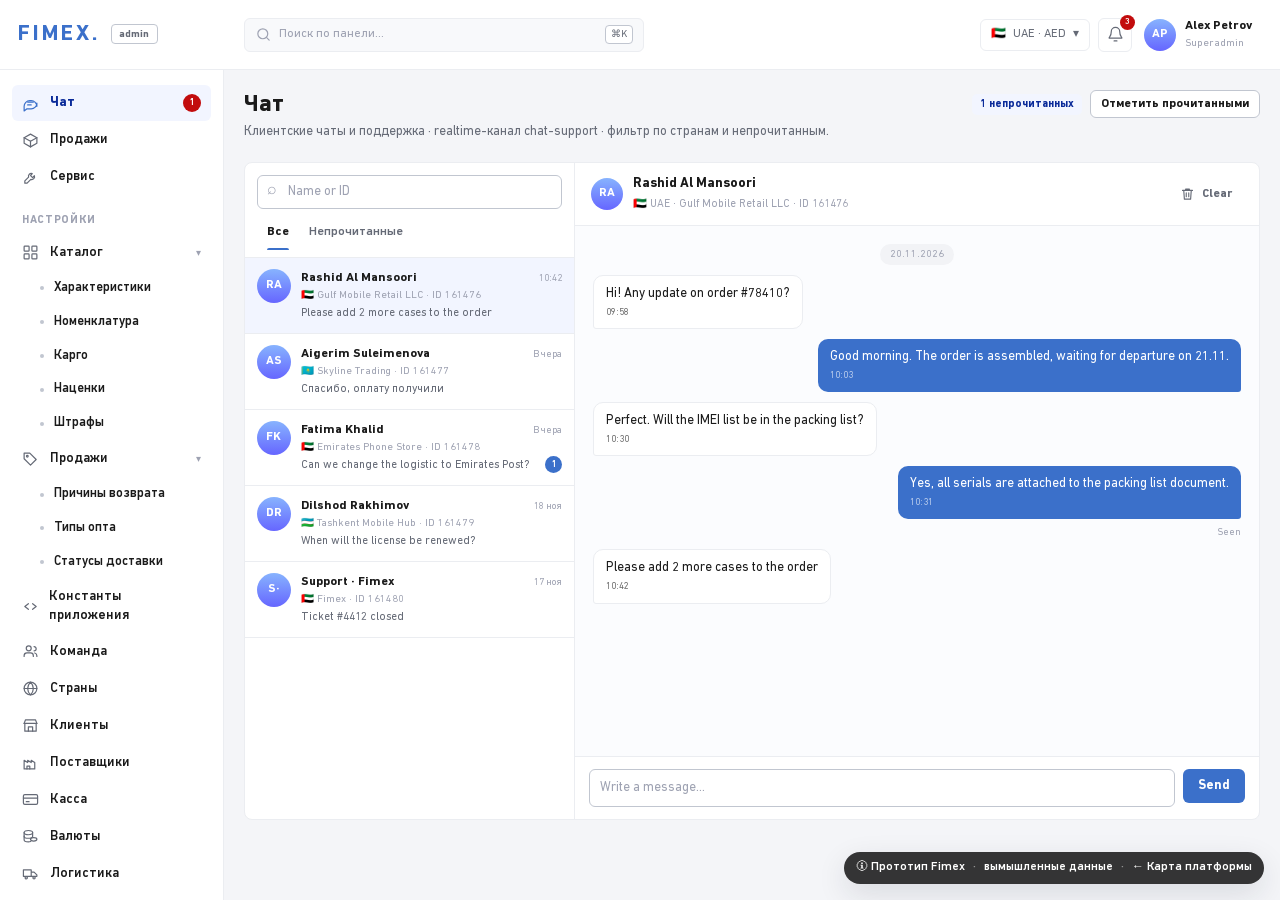
==== commit 523d47ca: "Replace wireframes with interactive prototype of the Fimex platform" ====
--- a/admin.html
+++ b/admin.html
@@ -1,378 +1,1486 @@
 <!DOCTYPE html>
-<html lang="ru"><head><meta charset="utf-8"><meta name="viewport" content="width=device-width,initial-scale=1"><title>Admin SPA (admin/app/front.fimex.ae) — Fimex wireframes</title>
+<html lang="ru">
+<head>
+<meta charset="utf-8">
+<meta name="viewport" content="width=device-width, initial-scale=1">
+<title>Fimex admin · прототип</title>
+<link rel="icon" href="assets/favicon.svg" type="image/svg+xml">
+<link rel="stylesheet" href="assets/base.css">
+<link rel="stylesheet" href="assets/admin.css">
 <style>
-@font-face { font-family:'Bebas'; src:url('assets/fonts/BebasNeueRegular-s.p.6dc224e2.woff') format('woff'); font-display:swap; }
-@font-face { font-family:'DIN'; src:url('assets/fonts/dinnextw1g-s.p.09a4ca7e.woff2') format('woff2'); font-weight:400; font-display:swap; }
-@font-face { font-family:'DIN'; src:url('assets/fonts/dinnextw1g_medium-s.p.cd040f6c.woff2') format('woff2'); font-weight:500; font-display:swap; }
-@font-face { font-family:'DIN'; src:url('assets/fonts/dinnextw1g_bold-s.p.26af13c1.woff2') format('woff2'); font-weight:700; font-display:swap; }
-:root { --bd:#d4d7de; --bg:#f4f5f7; --blk:#fafbfc; --tx:#1a1a1a; --dim:#7a7f8a; --acc:#113AC8; --red:#C20C0D; }
-* { box-sizing:border-box; margin:0; padding:0; }
-body { font:13px/1.5 'DIN',-apple-system,'Segoe UI',Arial,sans-serif; background:var(--bg); color:var(--tx); }
-.appnav { position:sticky; top:0; z-index:50; background:#0d0d0f; color:#fff; padding:0 28px; display:flex; gap:6px; align-items:center; height:56px;}
-.appnav .logo { font-family:'Bebas'; font-size:24px; letter-spacing:2px; margin-right:24px; }
-.appnav .logo span { color:var(--acc); }
-.appnav a { color:#b9c4e8; text-decoration:none; font-size:12px; padding:6px 12px; border-radius:6px; transition:.15s;}
-.appnav a:hover { background:#22242c; color:#fff; }
-.appnav a.here { background:var(--acc); color:#fff; }
-.pagenav { position:fixed; top:56px; left:0; bottom:0; width:240px; overflow-y:auto; background:#fff; border-right:1px solid #e5e7eb; padding:14px 10px; z-index:49;}
-.pagenav .grp { font-size:10px; text-transform:uppercase; letter-spacing:.6px; color:#9aa0ac; margin:12px 8px 4px; font-weight:700;}
-.pagenav .grp:first-child { margin-top:2px; }
-.pagenav a { display:block; font-size:11.5px; color:#3a3d45; padding:4px 10px 4px 14px; text-decoration:none; border-radius:6px; border-left:2px solid transparent; transition:.12s; white-space:nowrap; overflow:hidden; text-overflow:ellipsis;}
-.pagenav a:hover { background:#f2f4f9; color:var(--acc); }
-.pagenav a .n { color:#b3b8c4; font-size:10px; margin-right:5px; font-family:ui-monospace,Menlo,monospace;}
-.mainwrap { margin-left:240px; }
-@media (max-width:900px){ .pagenav{position:static;width:auto;max-height:260px} .mainwrap{margin-left:0} }
-.screen { margin:34px auto; max-width:1320px; padding:0 24px;}
-.screentitle { font-family:'Bebas'; font-size:22px; letter-spacing:1px; margin-bottom:4px; display:flex; align-items:baseline; gap:10px;}
-.screentitle .num { color:var(--acc); font-size:15px; }
-.screenmeta { font-size:11px; color:var(--dim); margin-bottom:10px; font-family:ui-monospace,Menlo,monospace;}
-.frame { background:#fff; border:1px solid #d9dbe2; border-radius:10px; overflow:hidden; box-shadow:0 2px 14px rgba(20,25,60,.06);}
-.frame.mobile { width:402px; height:874px; margin:0 auto; display:flex; flex-direction:column;}
-.frame.mobile .block { flex:0 0 auto; }
-.frame.mobile .content { flex:1 1 auto; }
-.frame.desktop { width:1280px; max-width:100%; height:800px; display:flex; flex-direction:column;}
-.bar { border:1px dashed var(--bd); background:var(--blk); color:#444; padding:7px 12px; font-size:11px; min-height:28px; display:flex; align-items:center; gap:8px; flex-wrap:wrap;}
-.bar b { font-weight:700; }
-.layout { display:flex; flex:1; min-height:0; }
-.sidebar { width:200px; border-right:1px solid #eceef2; background:#fbfbfc; padding:10px; font-size:11.5px; flex-shrink:0;}
-.sidebar .item { padding:6px 10px; border-radius:6px; margin-bottom:2px; color:#3a3d45;}
-.sidebar .item.active { background:#e4eafb; color:var(--acc); font-weight:700; }
-.sidebar .item.sub { padding-left:24px; color:#8a8f9a; font-size:11px;}
-.content { flex:1; padding:12px; overflow:auto; display:flex; flex-direction:column; gap:10px;}
-.tabs { display:flex; gap:4px; flex-wrap:wrap; border-bottom:2px solid #e5e7eb; padding-bottom:0;}
-.tab { border:1px solid #dde0e6; border-bottom:none; background:#f4f5f8; border-radius:6px 6px 0 0; padding:5px 14px; font-size:11.5px; color:#666;}
-.tab.active { background:#fff; font-weight:700; color:var(--acc); position:relative; top:2px; border-bottom:2px solid #fff;}
-.table { border:1px solid #e3e5ea; width:100%; border-collapse:collapse; font-size:11px; border-radius:6px; overflow:hidden;}
-.table th { background:#f2f4f9; border:1px solid #e3e5ea; padding:6px 8px; text-align:left; font-weight:700; white-space:nowrap; color:#3a3d45;}
-.table td { border:1px solid #eef0f4; padding:6px 8px; color:#b9bcc6; }
-.blocks { display:flex; gap:10px; flex-wrap:wrap; }
-.block { border:1px dashed #c9cdd8; background:#fbfbfc; border-radius:8px; padding:12px; font-size:11px; color:#666; flex:1; min-width:120px; min-height:54px;}
-.block b { display:block; color:#1a1a1a; margin-bottom:4px; font-size:12px;}
-.modal { border:1px solid #d5d8e0; background:#fff; border-radius:10px; padding:14px; width:440px; margin:8px auto; box-shadow:0 8px 30px rgba(20,25,60,.10);}
-.modal h4 { font-size:13px; margin-bottom:8px; }
-.field { border:1px solid #d8dbe2; border-radius:6px; background:#fcfcfd; padding:7px 10px; margin:5px 0; color:#9aa0ac; font-size:11px;}
-.btn { display:inline-block; border:1px solid #c6cad4; background:#f2f3f6; border-radius:6px; padding:5px 14px; font-size:11px; margin:2px 4px 2px 0; color:#333; font-weight:500;}
-.btn.primary { background:var(--acc); border-color:var(--acc); color:#fff; font-weight:700;}
-.chip { display:inline-block; border:1px solid #d5d8e0; border-radius:12px; padding:2px 10px; font-size:10px; margin:2px; background:#f7f8fa; color:#666;}
-.note { font-size:10.5px; color:#9aa0ac; margin-top:6px; font-family:ui-monospace,Menlo,monospace;}
-.grid { display:grid; gap:8px; }
-.g2 { grid-template-columns:1fr 1fr; } .g3 { grid-template-columns:1fr 1fr 1fr; } .g4 { grid-template-columns:repeat(4,1fr); }
-.phonebar { text-align:center; font-size:10px; color:#9aa0ac; padding:5px; border-bottom:1px dashed var(--bd); background:#fbfbfc;}
-.tabbar { margin-top:auto; display:flex; border-top:1px solid #e3e5ea; background:#fff;}
-.tabbar div { flex:1; text-align:center; padding:9px 0; font-size:10px; color:#9aa0ac; border-top:2px solid transparent;}
-.tabbar div.active { color:var(--acc); border-top-color:var(--acc); font-weight:700; }
-.hero { padding:56px 24px; text-align:center; border:1px dashed var(--bd); background:linear-gradient(135deg,#f6f8ff,#fbfcfd); border-radius:8px;}
-.hero h2 { font-family:'Bebas'; font-size:34px; letter-spacing:1.5px; font-weight:400;}
-h2.w { font-size:13px; margin:6px 0; color:#333;}
-.wlabel { font-size:10px; color:#9aa0ac; text-transform:uppercase; letter-spacing:.6px; margin-bottom:2px;}
-.cardrow { display:grid; grid-template-columns:repeat(auto-fit,minmax(240px,1fr)); gap:14px; margin:14px 0;}
-.card { background:#fff; border:1px solid #e3e5ea; border-radius:12px; padding:18px; box-shadow:0 2px 10px rgba(20,25,60,.05);}
-.card h3 { font-family:'Bebas'; font-size:19px; letter-spacing:.8px; margin-bottom:6px;}
-.card .cmeta { font-size:11px; color:var(--dim); margin-bottom:10px; font-family:ui-monospace,Menlo,monospace;}
-.card a.btn { text-decoration:none; margin-top:8px; }
-.card ul { margin:8px 0 0 16px; font-size:11.5px; color:#555;}
-h1.pagetitle { font-family:'Bebas'; font-size:30px; letter-spacing:1.5px; margin:26px 0 4px; font-weight:400;}
-.pagemeta { color:var(--dim); font-size:12px; margin-bottom:10px;}
-.diag { display:flex; gap:8px; align-items:stretch; flex-wrap:wrap; margin:12px 0; font-size:11px;}
-.diag .node { border:1px solid #d5d8e0; background:#fff; border-radius:8px; padding:10px 12px; }
-.diag .node b { display:block; font-size:12px; }
-.diag .arr { align-self:center; color:#b9bcc6; font-size:16px;}
-.legend { display:grid; grid-template-columns:repeat(auto-fit,minmax(280px,1fr)); gap:12px; margin:12px 0;}
-.litem { background:#fff; border:1px solid #e3e5ea; border-radius:10px; padding:12px; display:flex; flex-direction:column; gap:8px;}
-.ldemo { border:1px dashed #e0e3ea; border-radius:8px; padding:10px; background:#fcfcfd; overflow:hidden;}
-.lcap { font-size:11px; color:#666; line-height:1.45;}
-</style></head>
-<body>
-<div class="appnav"><div class="logo">FIMEX<span>·</span>WF</div><a href="admin.html" class=here>Admin SPA</a><a href="supplier.html">Портал поставщика</a><a href="ios.html">iOS app</a><a href="supplier.html#p-landing">Лендинг</a></div>
-<div class="pagenav"><a href="#a-login"><span class="n">01</span>Login (OAuth)</a><a href="#a-dash"><span class="n">02</span>Dashboard (index)</a><a href="#a-chat"><span class="n">03</span>Chat</a><div class="grp">Preorder</div><a href="#a-pre-stock"><span class="n">04</span>Stock</a><a href="#a-pre-purch"><span class="n">05</span>список поставщиков</a><a href="#a-pre-purch-order"><span class="n">06</span>заказ поставщика</a><a href="#a-pre-sales"><span class="n">07</span>заказы клиентов</a><a href="#a-pre-deliv-c"><span class="n">08</span>Доставка клиентам</a><a href="#a-pre-deliv-s"><span class="n">09</span>Доставка поставщиков</a><a href="#a-pre-penalty"><span class="n">10</span>Штрафы</a><a href="#a-pre-p2p"><span class="n">11</span>P2P trade</a><a href="#a-pre-stats"><span class="n">12</span>Статистика</a><div class="grp">Settings</div><a href="#a-set-chars"><span class="n">13</span>Chars settings</a><a href="#a-set-nom"><span class="n">14</span>Nomenclature</a><a href="#a-set-cargo"><span class="n">15</span>Cargo</a><a href="#a-set-perc"><span class="n">16</span>Percents (наценки)</a><a href="#a-set-reason"><span class="n">17</span>Reason settings</a><a href="#a-set-whs"><span class="n">18</span>Wholesale types</a><a href="#a-set-ds"><span class="n">19</span>Delivery statuses</a><a href="#a-set-const"><span class="n">20</span>Constants</a><a href="#a-set-pen"><span class="n">21</span>Penalty</a><a href="#a-set-users"><span class="n">22</span>Users</a><a href="#a-set-countries"><span class="n">23</span>Countries</a><div class="grp">Customers</div><a href="#a-cust"><span class="n">24</span>список</a><a href="#a-cust-hist"><span class="n">25</span>история</a><div class="grp">Suppliers</div><a href="#a-sup"><span class="n">26</span>список</a><div class="grp">Payments</div><a href="#a-pay"><span class="n">27</span>печатные формы</a><div class="grp">Settings</div><a href="#a-set-curr"><span class="n">28</span>Currencies</a><a href="#a-set-log"><span class="n">29</span>Logistics</a><a href="#a-set-war"><span class="n">30</span>Warranty</a><div class="grp">Service</div><a href="#a-service"><span class="n">31</span>возвраты</a><a href="#a-404"><span class="n">32</span>404</a></div>
-<div class="mainwrap">
-<h1 class="pagetitle" style="padding:0 24px">Admin SPA (admin/app/front.fimex.ae)</h1>
-<div class="screen" id="a-login">
-  <div class="screentitle"><span class="num">01</span>Login (OAuth)</div>
-  <div class="screenmeta">/oauth/authorize · JWT → localStorage.api_token</div>
-  <div class="frame desktop">
-    <div class="bar"><b>Fimex Admin</b></div>
-    <div class="layout"><div class="content"><div class="modal"><h4>Fimex Admin — Sign in</h4><div class="field">Email *</div><div class="field">Password *</div><span class="btn primary">Sign in</span><div class="note">Ошибка 500 вместо 401 при битом токене (F2)</div></div></div></div>
+  /* admin.html page-local additions — shared assets stay untouched */
+  .po-pane { display: none; }
+  .po-pane.active { display: block; }
+  .po-subtabs { margin-bottom: 12px; }
+  .filter-rail .field { width: 158px; }
+  .filter-rail .field.wide { width: 205px; }
+  .filter-rail .field.narrow { width: 128px; }
+  .table-tools .row-info { margin-left: 0; }
+  .table-tools .row-info b { color: var(--text); }
+  #poTabs { margin-bottom: 14px; }
+  #statsRange { margin-bottom: 14px; }
+  #statsWrap .chart-bars .col .b { max-width: 72px; }
+
+  .chat-filter { border-bottom: 0; gap: 0; }
+  .chat-filter .tab { padding: 6px 10px 8px; font-size: 12.5px; }
+  .screen[data-screen="chat"] .chat-layout { height: calc(100vh - var(--topbar-h) - 172px); }
+  .chat-date { align-self: center; padding: 3px 10px; border-radius: 999px; background: var(--surface-3); color: var(--muted); font-size: 10.5px; }
+  .chat-seen { align-self: flex-end; margin-top: -4px; font-size: 10px; color: var(--muted); }
+  .last-row { display: flex; align-items: center; gap: 6px; min-width: 0; }
+  .last-row .last { flex: 1; min-width: 0; }
+  .chat-item .company { overflow: hidden; text-overflow: ellipsis; white-space: nowrap; }
+  .chat-main > .empty { flex: 1; }
+
+  .row-caret { display: inline-block; width: 12px; color: var(--muted); font-size: 10px; transition: transform .12s ease; }
+  tr.open .row-caret { transform: rotate(90deg); }
+  tr.open > td { background: #fbfcfe; }
+  .table-empty { text-align: center; color: var(--text-2); font-size: 12.5px; padding: 26px 12px; }
+  .order-total {
+    display: flex; justify-content: flex-end; align-items: baseline; gap: 24px;
+    padding: 12px 14px; background: var(--surface-2); border: 1px solid var(--line); border-top: 0;
+    border-radius: 0 0 var(--radius-sm) var(--radius-sm); font-size: 13px;
+  }
+  .order-total b { font-size: 16px; }
+  .drawer .tabs { margin-bottom: 14px; }
+  .drawer .table-wrap { border-radius: var(--radius-sm); }
+  .drawer .drawer-body input, .drawer .drawer-body select, .drawer .drawer-body textarea { font-size: 13px; }
+  .photo-drop .ico { font-size: 18px; }
+  .stat-share { display: flex; align-items: center; gap: 10px; min-width: 130px; }
+  .stat-share .bar-track { flex: 1; height: 7px; }
+  .stat-card-head { display: flex; align-items: baseline; justify-content: space-between; gap: 12px; }
+  .legend .sw { width: 9px; height: 9px; border-radius: 2px; display: inline-block; }
+  .svc-comment { display: flex; gap: 8px; align-items: flex-start; }
+  .svc-comment .grow { min-width: 0; }
+  #svcDrawer .section-title { margin: 14px 0 8px; }
+  #svcDrawer .photo-drop { height: 68px; }
+  #svcDiagnostics { min-height: 62px; }
+  @media (max-width: 1280px) {
+    .filter-rail .field { width: 148px; }
+    .filter-rail .field.wide { width: 190px; }
+  }
+</style>
+</head>
+<body class="admin">
+  <div id="shell"></div>
+
+  <section id="screens">
+    <!-- ============================================================ CHAT -->
+    <div class="screen" data-screen="chat">
+      <div class="page">
+        <div class="page-head">
+          <div>
+            <h1>Чат</h1>
+            <div class="sub">Клиентские чаты и поддержка · realtime-канал chat-support · фильтр по странам и непрочитанным.</div>
+          </div>
+          <div class="page-actions">
+            <span class="badge badge-blue" id="chatUnreadBadge">3 непрочитанных</span>
+            <button class="btn btn-default btn-sm" data-chat-readall>Отметить прочитанными</button>
+          </div>
+        </div>
+        <div class="chat-layout">
+          <div class="chat-list">
+            <div class="chat-list-head">
+              <div class="search"><input class="input" id="chatSearch" placeholder="Name or ID" autocomplete="off"></div>
+              <div class="tabs chat-filter" id="chatFilterTabs">
+                <button class="tab active" data-chat-filter="all">Все</button>
+                <button class="tab" data-chat-filter="unread">Непрочитанные</button>
+              </div>
+            </div>
+            <div class="chat-items" id="chatItems"></div>
+          </div>
+          <div class="chat-main" id="chatMain"></div>
+        </div>
+      </div>
+    </div>
+
+    <!-- ========================================================= PREORDER -->
+    <div class="screen" data-screen="preorder">
+      <div class="page">
+        <div class="page-head">
+          <div>
+            <h1>Продажи</h1>
+            <div class="sub">Склад, заказы поставщикам и клиентам, доставки, штрафы, P2P и статистика — мега-экран с табами.</div>
+          </div>
+          <div class="page-actions">
+            <span class="tag blue">USD</span>
+            <button class="btn btn-default btn-sm" data-export-table>Export Excel</button>
+          </div>
+        </div>
+
+        <div class="tabs" id="poTabs">
+          <button class="tab active" data-po-tab="stock">Stock</button>
+          <button class="tab" data-po-tab="purchases">Закупки</button>
+          <button class="tab" data-po-tab="sales">Продажи</button>
+          <button class="tab" data-po-tab="delivery-customers">Доставка клиентам</button>
+          <button class="tab" data-po-tab="delivery-suppliers">Доставка от поставщиков</button>
+          <button class="tab" data-po-tab="penalty">Штрафы</button>
+          <button class="tab" data-po-tab="p2p">P2P</button>
+          <button class="tab" data-po-tab="stats">Статистика</button>
+        </div>
+
+        <!-- stock -->
+        <div class="po-pane active" data-po-pane="stock">
+          <div class="filter-rail">
+            <div class="field"><label>Brand</label><select class="select" data-f="brand" data-opts="brands"></select></div>
+            <div class="field"><label>Country</label><select class="select" data-f="country" data-opts="countries"></select></div>
+            <div class="field wide"><label>Supplier Name</label><select class="select" data-f="supplier" data-opts="suppliers"></select></div>
+            <div class="field wide"><label>Search</label><div class="search"><input class="input" data-f="q" placeholder="Code / Model / Description"></div></div>
+            <div class="f-actions">
+              <button class="btn btn-default btn-sm" data-po-clear>Clear</button>
+              <button class="btn btn-primary btn-sm" data-po-apply>Apply Filters</button>
+            </div>
+          </div>
+          <div class="kpi-row" id="stockKpi"></div>
+          <div class="table-wrap" id="stockWrap"></div>
+        </div>
+
+        <!-- purchases -->
+        <div class="po-pane" data-po-pane="purchases">
+          <div class="filter-rail">
+            <div class="field narrow"><label>Order №</label><input class="input" data-f="order" placeholder="10421"></div>
+            <div class="field wide"><label>Supplier Name</label><select class="select" data-f="supplier" data-opts="suppliers"></select></div>
+            <div class="field"><label>Brand</label><select class="select" data-f="brand" data-opts="brands"></select></div>
+            <div class="field"><label>Status</label><select class="select" data-f="status" data-opts="statuses"></select></div>
+            <div class="field narrow"><label>Date from</label><input class="input" type="date" data-f="from"></div>
+            <div class="field narrow"><label>Date to</label><input class="input" type="date" data-f="to"></div>
+            <div class="f-actions">
+              <button class="btn btn-default btn-sm" data-po-clear>Clear</button>
+              <button class="btn btn-primary btn-sm" data-po-apply>Apply Filters</button>
+            </div>
+          </div>
+          <div class="table-wrap" id="purchasesWrap"></div>
+        </div>
+
+        <!-- sales -->
+        <div class="po-pane" data-po-pane="sales">
+          <div class="filter-rail">
+            <div class="field narrow"><label>Order №</label><input class="input" data-f="order" placeholder="78410"></div>
+            <div class="field wide"><label>Customer Name</label><select class="select" data-f="customer" data-opts="customers"></select></div>
+            <div class="field"><label>Brand</label><select class="select" data-f="brand" data-opts="brands"></select></div>
+            <div class="field"><label>Country</label><select class="select" data-f="country" data-opts="countries"></select></div>
+            <div class="field narrow"><label>Date from</label><input class="input" type="date" data-f="from"></div>
+            <div class="field narrow"><label>Date to</label><input class="input" type="date" data-f="to"></div>
+            <div class="f-actions">
+              <button class="btn btn-default btn-sm" data-po-clear>Clear</button>
+              <button class="btn btn-primary btn-sm" data-po-apply>Apply Filters</button>
+            </div>
+          </div>
+          <div class="table-wrap" id="salesWrap"></div>
+        </div>
+
+        <!-- delivery to customers -->
+        <div class="po-pane" data-po-pane="delivery-customers">
+          <div class="filter-rail">
+            <div class="field narrow"><label>Order №</label><input class="input" data-f="order" placeholder="78410"></div>
+            <div class="field wide"><label>Customer Name</label><select class="select" data-f="party" data-opts="customers"></select></div>
+            <div class="field"><label>Country</label><select class="select" data-f="country" data-opts="countries"></select></div>
+            <div class="field"><label>Delivery Status</label><select class="select" data-f="status" data-opts="statuses"></select></div>
+            <div class="field narrow"><label>Date from</label><input class="input" type="date" data-f="from"></div>
+            <div class="field narrow"><label>Date to</label><input class="input" type="date" data-f="to"></div>
+            <div class="f-actions">
+              <button class="btn btn-default btn-sm" data-po-clear>Clear</button>
+              <button class="btn btn-primary btn-sm" data-po-apply>Apply Filters</button>
+            </div>
+          </div>
+          <div class="table-wrap" id="deliveryClientsWrap"></div>
+        </div>
+
+        <!-- delivery from suppliers -->
+        <div class="po-pane" data-po-pane="delivery-suppliers">
+          <div class="filter-rail">
+            <div class="field narrow"><label>Order №</label><input class="input" data-f="order" placeholder="55210"></div>
+            <div class="field wide"><label>Supplier Name</label><select class="select" data-f="party" data-opts="suppliers"></select></div>
+            <div class="field"><label>Country</label><select class="select" data-f="country" data-opts="countries"></select></div>
+            <div class="field"><label>Delivery Status</label><select class="select" data-f="status" data-opts="statuses"></select></div>
+            <div class="field narrow"><label>Date from</label><input class="input" type="date" data-f="from"></div>
+            <div class="field narrow"><label>Date to</label><input class="input" type="date" data-f="to"></div>
+            <div class="f-actions">
+              <button class="btn btn-default btn-sm" data-po-clear>Clear</button>
+              <button class="btn btn-primary btn-sm" data-po-apply>Apply Filters</button>
+            </div>
+          </div>
+          <div class="table-wrap" id="deliverySuppliersWrap"></div>
+        </div>
+
+        <!-- penalty -->
+        <div class="po-pane" data-po-pane="penalty">
+          <div class="tabs po-subtabs" id="penaltyTabs">
+            <button class="tab active" data-penalty-tab="country">Country</button>
+            <button class="tab" data-penalty-tab="supplier">Supplier</button>
+            <button class="tab" data-penalty-tab="client">Client</button>
+            <button class="tab" data-penalty-tab="number">Number</button>
+          </div>
+          <div class="filter-rail">
+            <div class="field wide"><label>Search</label><div class="search"><input class="input" data-f="q" placeholder="Order № / party / reason"></div></div>
+            <div class="field"><label>Paid</label><select class="select" data-f="paid">
+              <option value="">All</option>
+              <option value="paid">Paid</option>
+              <option value="unpaid">Unpaid</option>
+            </select></div>
+            <div class="f-actions">
+              <button class="btn btn-default btn-sm" data-po-clear>Clear</button>
+              <button class="btn btn-primary btn-sm" data-po-apply>Apply Filters</button>
+            </div>
+          </div>
+          <div class="table-wrap" id="penaltyWrap"></div>
+        </div>
+
+        <!-- p2p -->
+        <div class="po-pane" data-po-pane="p2p">
+          <div class="tabs po-subtabs" id="p2pTabs">
+            <button class="tab active" data-p2p-tab="current">Current bids</button>
+            <button class="tab" data-p2p-tab="completed">Completed bids</button>
+          </div>
+          <div class="filter-rail">
+            <div class="field wide"><label>Search</label><div class="search"><input class="input" data-f="q" placeholder="Product / supplier"></div></div>
+            <div class="field"><label>Country</label><select class="select" data-f="country" data-opts="countries"></select></div>
+            <div class="f-actions">
+              <button class="btn btn-default btn-sm" data-po-clear>Clear</button>
+              <button class="btn btn-primary btn-sm" data-po-apply>Apply Filters</button>
+            </div>
+          </div>
+          <div class="table-wrap" id="p2pWrap"></div>
+        </div>
+
+        <!-- statistics -->
+        <div class="po-pane" data-po-pane="stats">
+          <div class="segmented" id="statsRange">
+            <button data-stats-range="1M">1M</button>
+            <button data-stats-range="3M" class="active">3M</button>
+            <button data-stats-range="6M">6M</button>
+            <button data-stats-range="12M">12M</button>
+          </div>
+          <div id="statsWrap"></div>
+        </div>
+      </div>
+    </div>
+
+    <!-- ========================================================== SERVICE -->
+    <div class="screen" data-screen="service">
+      <div class="page">
+        <div class="page-head">
+          <div>
+            <h1>Сервис</h1>
+            <div class="sub">Возвраты по странам реализации · диагностика, комментарии и фото сервисной команды.</div>
+          </div>
+          <div class="page-actions">
+            <a class="btn btn-default btn-sm" href="admin-catalog.html#reason-settings">Причины возврата</a>
+            <button class="btn btn-default btn-sm" data-export-table>Export Excel</button>
+          </div>
+        </div>
+        <div class="filters">
+          <div class="field"><label>Country</label><select class="select" data-sf="country" data-opts="countries"></select></div>
+          <div class="field narrow"><label>Date of Sale</label><input class="input" type="date" data-sf="date"></div>
+          <div class="field"><label>Status name</label><select class="select" data-sf="cust" data-opts="custStatuses"></select></div>
+          <div class="field"><label>Delivery Status</label><select class="select" data-sf="delivery" data-opts="statuses"></select></div>
+          <div class="field wide"><label>Search</label><div class="search"><input class="input" data-sf="q" placeholder="Serial number / Order №"></div></div>
+          <div class="f-actions">
+            <button class="btn btn-default btn-sm" data-svc-clear>Clear</button>
+            <button class="btn btn-primary btn-sm" data-svc-apply>Apply Filters</button>
+          </div>
+        </div>
+        <div class="table-wrap" id="serviceWrap"></div>
+      </div>
+    </div>
+  </section>
+
+  <!-- order / service drawers -->
+  <div class="drawer-backdrop" id="poDrawer" hidden><div class="drawer" id="poDrawerContent"></div></div>
+  <div class="drawer-backdrop" id="svcDrawer" hidden><div class="drawer" id="svcDrawerContent"></div></div>
+
+  <!-- change delivery status -->
+  <div class="modal-backdrop" id="statusModal" hidden style="z-index:940">
+    <div class="modal narrow" role="dialog" aria-modal="true">
+      <div class="modal-head"><h3>Change delivery status</h3><button class="modal-close" data-close>×</button></div>
+      <div class="modal-body">
+        <div class="field"><label>Delivery Status</label><select class="select" id="statusSelect"></select></div>
+        <div class="hint" style="margin-top:10px">Статус меняется локально; backend в прототипе не вызывается.</div>
+      </div>
+      <div class="modal-foot">
+        <button class="btn btn-default btn-sm" data-close>Cancel</button>
+        <button class="btn btn-primary btn-sm" id="statusApply">Apply</button>
+      </div>
+    </div>
   </div>
-</div>
-
-<div class="screen" id="a-dash">
-  <div class="screentitle"><span class="num">02</span>Dashboard (index)</div>
-  <div class="screenmeta">/dashboard · редирект на redirect_route из app state</div>
-  <div class="frame desktop">
-    <div class="bar"><b>Fimex Admin</b></div>
-    <div class="layout"><div class="sidebar"><div class="item active">Dashboard</div><div class="item">Chat</div><div class="item">Preorder (Sales)</div><div class="item">Service</div><div class="item">Settings</div><div class="item sub">Catalog</div><div class="item sub">— Chars settings</div><div class="item sub">— Nomenclature</div><div class="item sub">— Cargo</div><div class="item sub">— Percents</div><div class="item sub">— Reason settings</div><div class="item sub">— Wholesale types</div><div class="item sub">— Delivery statuses</div><div class="item sub">— Constants</div><div class="item sub">— Penalty</div><div class="item sub">— Users</div><div class="item sub">— Countries</div><div class="item sub">— Customers</div><div class="item sub">— Suppliers</div><div class="item sub">— Payments</div><div class="item sub">— Currencies</div><div class="item sub">— Logistics</div><div class="item sub">— Warranty</div></div><div class="content"><div class="blocks"><div class="block"><b>redirect_route → default section</b></div><div class="block"><b>Guards check (VIEW)</b></div></div></div></div>
+
+  <!-- generic confirm -->
+  <div class="modal-backdrop" id="confirmModal" hidden style="z-index:960">
+    <div class="modal narrow" role="dialog" aria-modal="true">
+      <div class="modal-head"><h3 id="confirmTitle">Подтверждение</h3><button class="modal-close" data-close>×</button></div>
+      <div class="modal-body"><p class="muted" id="confirmText" style="font-size:13px"></p></div>
+      <div class="modal-foot">
+        <button class="btn btn-default btn-sm" data-close>Отмена</button>
+        <button class="btn btn-primary btn-sm" id="confirmOk">Подтвердить</button>
+      </div>
+    </div>
   </div>
-</div>
-
-<div class="screen" id="a-chat">
-  <div class="screentitle"><span class="num">03</span>Chat</div>
-  <div class="screenmeta">/dashboard/chat · API: chat/fetch-chats, fetch-chat, send, seen, clear, fetch-countries, fetch-total-unseen · Pusher: admin-handler-channel (chat-support)</div>
-  <div class="frame desktop">
-    <div class="bar"><b>Fimex Admin</b></div>
-    <div class="layout"><div class="sidebar"><div class="item">Dashboard</div><div class="item active">Chat</div><div class="item">Preorder (Sales)</div><div class="item">Service</div><div class="item">Settings</div><div class="item sub">Catalog</div><div class="item sub">— Chars settings</div><div class="item sub">— Nomenclature</div><div class="item sub">— Cargo</div><div class="item sub">— Percents</div><div class="item sub">— Reason settings</div><div class="item sub">— Wholesale types</div><div class="item sub">— Delivery statuses</div><div class="item sub">— Constants</div><div class="item sub">— Penalty</div><div class="item sub">— Users</div><div class="item sub">— Countries</div><div class="item sub">— Customers</div><div class="item sub">— Suppliers</div><div class="item sub">— Payments</div><div class="item sub">— Currencies</div><div class="item sub">— Logistics</div><div class="item sub">— Warranty</div></div><div class="content"><div class="layout" style="gap:8px"><div style="width:260px"><div class="field">Name or ID</div><div class="block"><b>Фильтры</b><span class="btn">Все</span><span class="btn">Непрочитанные</span></div><div class="block"><b>Список чатов</b>страна → клиенты, unread badges</div></div><div style="flex:1"><div class="bar">Customer Chat · {id}</div><div class="block"><b>Сообщения</b>DD.MM.YYYY separators, attachments (fancybox)</div><div class="field">messageField…</div><span class="btn primary">messageSend</span><span class="btn">Очистить чат</span></div></div></div></div>
-  </div>
-</div>
-
-<div class="screen" id="a-pre-stock">
-  <div class="screentitle"><span class="num">04</span>Preorder — Stock</div>
-  <div class="screenmeta">/dashboard/preorder?type=stock · компонент AKt, HOC xb([type])</div>
-  <div class="frame desktop">
-    <div class="bar"><b>Fimex Admin</b></div>
-    <div class="layout"><div class="sidebar"><div class="item">Dashboard</div><div class="item">Chat</div><div class="item active">Preorder (Sales)</div><div class="item">Service</div><div class="item">Settings</div><div class="item sub">Catalog</div><div class="item sub">— Chars settings</div><div class="item sub">— Nomenclature</div><div class="item sub">— Cargo</div><div class="item sub">— Percents</div><div class="item sub">— Reason settings</div><div class="item sub">— Wholesale types</div><div class="item sub">— Delivery statuses</div><div class="item sub">— Constants</div><div class="item sub">— Penalty</div><div class="item sub">— Users</div><div class="item sub">— Countries</div><div class="item sub">— Customers</div><div class="item sub">— Suppliers</div><div class="item sub">— Payments</div><div class="item sub">— Currencies</div><div class="item sub">— Logistics</div><div class="item sub">— Warranty</div></div><div class="content"><div class="tabs"><div class="tab active">Stock</div><div class="tab">Закупки</div><div class="tab">Продажи</div><div class="tab">Доставка клиентов</div><div class="tab">Доставка поставщиков</div><div class="tab">Штрафы</div><div class="tab">P2P</div><div class="tab">Статистика</div></div><div class="bar">Фильтры: Brand · Category · Subcategory · Q-ty · Price</div><table class="table"><tr><th>№</th><th>Image</th><th>Code</th><th>Description of Goods</th><th>Brand</th><th>Category</th><th>Stock price</th><th>Q-ty</th><th>Total $</th><th>Actions</th></tr><tr><td>…</td><td>…</td><td>…</td><td>…</td><td>…</td><td>…</td><td>…</td><td>…</td><td>…</td><td>…</td></tr><tr><td>…</td><td>…</td><td>…</td><td>…</td><td>…</td><td>…</td><td>…</td><td>…</td><td>…</td><td>…</td></tr><tr><td>…</td><td>…</td><td>…</td><td>…</td><td>…</td><td>…</td><td>…</td><td>…</td><td>…</td><td>…</td></tr><tr><td>…</td><td>…</td><td>…</td><td>…</td><td>…</td><td>…</td><td>…</td><td>…</td><td>…</td><td>…</td></tr></table><div class="blocks"><div class="block"><b>Summary</b>итоги по выборке</div><div class="block"><b>Export</b>GET preorder/stock/fetch-data / fetch-products</div></div></div></div>
-  </div>
-</div>
-
-<div class="screen" id="a-pre-purch">
-  <div class="screentitle"><span class="num">05</span>Preorder — Закупки — список поставщиков</div>
-  <div class="screenmeta">/dashboard/preorder?type=suppliers · компонент AKt, HOC xb([type])</div>
-  <div class="frame desktop">
-    <div class="bar"><b>Fimex Admin</b></div>
-    <div class="layout"><div class="sidebar"><div class="item">Dashboard</div><div class="item">Chat</div><div class="item active">Preorder (Sales)</div><div class="item">Service</div><div class="item">Settings</div><div class="item sub">Catalog</div><div class="item sub">— Chars settings</div><div class="item sub">— Nomenclature</div><div class="item sub">— Cargo</div><div class="item sub">— Percents</div><div class="item sub">— Reason settings</div><div class="item sub">— Wholesale types</div><div class="item sub">— Delivery statuses</div><div class="item sub">— Constants</div><div class="item sub">— Penalty</div><div class="item sub">— Users</div><div class="item sub">— Countries</div><div class="item sub">— Customers</div><div class="item sub">— Suppliers</div><div class="item sub">— Payments</div><div class="item sub">— Currencies</div><div class="item sub">— Logistics</div><div class="item sub">— Warranty</div></div><div class="content"><div class="tabs"><div class="tab">Stock</div><div class="tab active">Закупки</div><div class="tab">Продажи</div><div class="tab">Доставка клиентов</div><div class="tab">Доставка поставщиков</div><div class="tab">Штрафы</div><div class="tab">P2P</div><div class="tab">Статистика</div></div><div class="bar">Apply Filters: Supplier Name · Date · Country</div><table class="table"><tr><th>Supplier Name</th><th>Country</th><th>Orders</th><th>Q-ty</th><th>Total $</th><th>Status</th><th>Actions</th></tr><tr><td>…</td><td>…</td><td>…</td><td>…</td><td>…</td><td>…</td><td>…</td></tr><tr><td>…</td><td>…</td><td>…</td><td>…</td><td>…</td><td>…</td><td>…</td></tr><tr><td>…</td><td>…</td><td>…</td><td>…</td><td>…</td><td>…</td><td>…</td></tr><tr><td>…</td><td>…</td><td>…</td><td>…</td><td>…</td><td>…</td><td>…</td></tr></table><div class="note">Состояния: suppliers → supplier → supplier-order → supplier-product → supplier-packing → supplier-imei (drill-down). Права: sales.purchase.orders/.order/.packing_list/.imei</div></div></div>
-  </div>
-</div>
-
-<div class="screen" id="a-pre-purch-order">
-  <div class="screentitle"><span class="num">06</span>Preorder — Закупки — заказ поставщика</div>
-  <div class="screenmeta">/dashboard/preorder?type=suppliers · компонент AKt, HOC xb([type])</div>
-  <div class="frame desktop">
-    <div class="bar"><b>Fimex Admin</b></div>
-    <div class="layout"><div class="sidebar"><div class="item">Dashboard</div><div class="item">Chat</div><div class="item active">Preorder (Sales)</div><div class="item">Service</div><div class="item">Settings</div><div class="item sub">Catalog</div><div class="item sub">— Chars settings</div><div class="item sub">— Nomenclature</div><div class="item sub">— Cargo</div><div class="item sub">— Percents</div><div class="item sub">— Reason settings</div><div class="item sub">— Wholesale types</div><div class="item sub">— Delivery statuses</div><div class="item sub">— Constants</div><div class="item sub">— Penalty</div><div class="item sub">— Users</div><div class="item sub">— Countries</div><div class="item sub">— Customers</div><div class="item sub">— Suppliers</div><div class="item sub">— Payments</div><div class="item sub">— Currencies</div><div class="item sub">— Logistics</div><div class="item sub">— Warranty</div></div><div class="content"><div class="tabs"><div class="tab">Stock</div><div class="tab active">Закупки</div><div class="tab">Продажи</div><div class="tab">Доставка клиентов</div><div class="tab">Доставка поставщиков</div><div class="tab">Штрафы</div><div class="tab">P2P</div><div class="tab">Статистика</div></div><div class="bar">Supplier: {name} · Order № · Order Date · Status</div><table class="table"><tr><th>Image</th><th>Code</th><th>Description of Goods</th><th>Model</th><th>Q-ty</th><th>Price</th><th>Total $</th><th>Warranty</th><th>Cargo</th></tr><tr><td>…</td><td>…</td><td>…</td><td>…</td><td>…</td><td>…</td><td>…</td><td>…</td><td>…</td></tr><tr><td>…</td><td>…</td><td>…</td><td>…</td><td>…</td><td>…</td><td>…</td><td>…</td><td>…</td></tr><tr><td>…</td><td>…</td><td>…</td><td>…</td><td>…</td><td>…</td><td>…</td><td>…</td><td>…</td></tr><tr><td>…</td><td>…</td><td>…</td><td>…</td><td>…</td><td>…</td><td>…</td><td>…</td><td>…</td></tr></table><div class="blocks"><div class="block"><b>mark/{id}</b>пометки</div><div class="block"><b>change-order-product</b></div><div class="block"><b>IMEI сканер</b>scan-imei / imeis/{id}</div><div class="block"><b>Packing list</b></div><div class="block"><b>Export Excel</b>export-excel-orders / -products</div></div></div></div>
-  </div>
-</div>
-
-<div class="screen" id="a-pre-sales">
-  <div class="screentitle"><span class="num">07</span>Preorder — Продажи — заказы клиентов</div>
-  <div class="screenmeta">/dashboard/preorder?type=customers-orders · компонент AKt, HOC xb([type])</div>
-  <div class="frame desktop">
-    <div class="bar"><b>Fimex Admin</b></div>
-    <div class="layout"><div class="sidebar"><div class="item">Dashboard</div><div class="item">Chat</div><div class="item active">Preorder (Sales)</div><div class="item">Service</div><div class="item">Settings</div><div class="item sub">Catalog</div><div class="item sub">— Chars settings</div><div class="item sub">— Nomenclature</div><div class="item sub">— Cargo</div><div class="item sub">— Percents</div><div class="item sub">— Reason settings</div><div class="item sub">— Wholesale types</div><div class="item sub">— Delivery statuses</div><div class="item sub">— Constants</div><div class="item sub">— Penalty</div><div class="item sub">— Users</div><div class="item sub">— Countries</div><div class="item sub">— Customers</div><div class="item sub">— Suppliers</div><div class="item sub">— Payments</div><div class="item sub">— Currencies</div><div class="item sub">— Logistics</div><div class="item sub">— Warranty</div></div><div class="content"><div class="tabs"><div class="tab">Stock</div><div class="tab">Закупки</div><div class="tab active">Продажи</div><div class="tab">Доставка клиентов</div><div class="tab">Доставка поставщиков</div><div class="tab">Штрафы</div><div class="tab">P2P</div><div class="tab">Статистика</div></div><div class="bar">Apply Filters: Customer Name · Order № · Order Date · Status · Country</div><table class="table"><tr><th>Number order</th><th>Customer Name</th><th>Country</th><th>Q-ty</th><th>Total $</th><th>Status</th><th>Logistics</th><th>Actions</th></tr><tr><td>…</td><td>…</td><td>…</td><td>…</td><td>…</td><td>…</td><td>…</td><td>…</td></tr><tr><td>…</td><td>…</td><td>…</td><td>…</td><td>…</td><td>…</td><td>…</td><td>…</td></tr><tr><td>…</td><td>…</td><td>…</td><td>…</td><td>…</td><td>…</td><td>…</td><td>…</td></tr><tr><td>…</td><td>…</td><td>…</td><td>…</td><td>…</td><td>…</td><td>…</td><td>…</td></tr></table><div class="blocks"><div class="block"><b>change-order-delivery-status</b></div><div class="block"><b>change-logistic</b></div><div class="block"><b>change-wholesale</b></div><div class="block"><b>update-bill-to</b></div><div class="block"><b>remove-pdf</b></div><div class="block"><b>rollback</b></div></div><div class="note">Состояния: customers-orders → customer-order → customer-packing-list → customer-imei. Export: export-excel-order(s), -products, -tax</div></div></div>
-  </div>
-</div>
-
-<div class="screen" id="a-pre-deliv-c">
-  <div class="screentitle"><span class="num">08</span>Preorder — Доставка клиентам</div>
-  <div class="screenmeta">/dashboard/preorder?type=delivery-customers · компонент AKt, HOC xb([type])</div>
-  <div class="frame desktop">
-    <div class="bar"><b>Fimex Admin</b></div>
-    <div class="layout"><div class="sidebar"><div class="item">Dashboard</div><div class="item">Chat</div><div class="item active">Preorder (Sales)</div><div class="item">Service</div><div class="item">Settings</div><div class="item sub">Catalog</div><div class="item sub">— Chars settings</div><div class="item sub">— Nomenclature</div><div class="item sub">— Cargo</div><div class="item sub">— Percents</div><div class="item sub">— Reason settings</div><div class="item sub">— Wholesale types</div><div class="item sub">— Delivery statuses</div><div class="item sub">— Constants</div><div class="item sub">— Penalty</div><div class="item sub">— Users</div><div class="item sub">— Countries</div><div class="item sub">— Customers</div><div class="item sub">— Suppliers</div><div class="item sub">— Payments</div><div class="item sub">— Currencies</div><div class="item sub">— Logistics</div><div class="item sub">— Warranty</div></div><div class="content"><div class="tabs"><div class="tab">Stock</div><div class="tab">Закупки</div><div class="tab">Продажи</div><div class="tab active">Доставка клиентов</div><div class="tab">Доставка поставщиков</div><div class="tab">Штрафы</div><div class="tab">P2P</div><div class="tab">Статистика</div></div><div class="bar">Fetch-filter · даты from/to · folders</div><table class="table"><tr><th>Number order</th><th>Customer Name</th><th>Country</th><th>Delivery status</th><th>Checkpoint at</th><th>Pickup at</th><th>Q-ty</th><th>Total $</th></tr><tr><td>…</td><td>…</td><td>…</td><td>…</td><td>…</td><td>…</td><td>…</td><td>…</td></tr><tr><td>…</td><td>…</td><td>…</td><td>…</td><td>…</td><td>…</td><td>…</td><td>…</td></tr><tr><td>…</td><td>…</td><td>…</td><td>…</td><td>…</td><td>…</td><td>…</td><td>…</td></tr><tr><td>…</td><td>…</td><td>…</td><td>…</td><td>…</td><td>…</td><td>…</td><td>…</td></tr></table><span class="btn primary">change-deliveries-status</span></div></div>
-  </div>
-</div>
-
-<div class="screen" id="a-pre-deliv-s">
-  <div class="screentitle"><span class="num">09</span>Preorder — Доставка поставщиков</div>
-  <div class="screenmeta">/dashboard/preorder?type=delivery-suppliers · компонент AKt, HOC xb([type])</div>
-  <div class="frame desktop">
-    <div class="bar"><b>Fimex Admin</b></div>
-    <div class="layout"><div class="sidebar"><div class="item">Dashboard</div><div class="item">Chat</div><div class="item active">Preorder (Sales)</div><div class="item">Service</div><div class="item">Settings</div><div class="item sub">Catalog</div><div class="item sub">— Chars settings</div><div class="item sub">— Nomenclature</div><div class="item sub">— Cargo</div><div class="item sub">— Percents</div><div class="item sub">— Reason settings</div><div class="item sub">— Wholesale types</div><div class="item sub">— Delivery statuses</div><div class="item sub">— Constants</div><div class="item sub">— Penalty</div><div class="item sub">— Users</div><div class="item sub">— Countries</div><div class="item sub">— Customers</div><div class="item sub">— Suppliers</div><div class="item sub">— Payments</div><div class="item sub">— Currencies</div><div class="item sub">— Logistics</div><div class="item sub">— Warranty</div></div><div class="content"><div class="tabs"><div class="tab">Stock</div><div class="tab">Закупки</div><div class="tab">Продажи</div><div class="tab">Доставка клиентов</div><div class="tab active">Доставка поставщиков</div><div class="tab">Штрафы</div><div class="tab">P2P</div><div class="tab">Статистика</div></div><div class="bar">Fetch-filter · folders</div><table class="table"><tr><th>Supplier</th><th>Order №</th><th>Status</th><th>Q-ty</th><th>Total $</th><th>Actions</th></tr><tr><td>…</td><td>…</td><td>…</td><td>…</td><td>…</td><td>…</td></tr><tr><td>…</td><td>…</td><td>…</td><td>…</td><td>…</td><td>…</td></tr><tr><td>…</td><td>…</td><td>…</td><td>…</td><td>…</td><td>…</td></tr><tr><td>…</td><td>…</td><td>…</td><td>…</td><td>…</td><td>…</td></tr></table></div></div>
-  </div>
-</div>
-
-<div class="screen" id="a-pre-penalty">
-  <div class="screentitle"><span class="num">10</span>Preorder — Штрафы</div>
-  <div class="screenmeta">/dashboard/preorder?type=penalty-country · компонент AKt, HOC xb([type])</div>
-  <div class="frame desktop">
-    <div class="bar"><b>Fimex Admin</b></div>
-    <div class="layout"><div class="sidebar"><div class="item">Dashboard</div><div class="item">Chat</div><div class="item active">Preorder (Sales)</div><div class="item">Service</div><div class="item">Settings</div><div class="item sub">Catalog</div><div class="item sub">— Chars settings</div><div class="item sub">— Nomenclature</div><div class="item sub">— Cargo</div><div class="item sub">— Percents</div><div class="item sub">— Reason settings</div><div class="item sub">— Wholesale types</div><div class="item sub">— Delivery statuses</div><div class="item sub">— Constants</div><div class="item sub">— Penalty</div><div class="item sub">— Users</div><div class="item sub">— Countries</div><div class="item sub">— Customers</div><div class="item sub">— Suppliers</div><div class="item sub">— Payments</div><div class="item sub">— Currencies</div><div class="item sub">— Logistics</div><div class="item sub">— Warranty</div></div><div class="content"><div class="tabs"><div class="tab">Stock</div><div class="tab">Закупки</div><div class="tab">Продажи</div><div class="tab">Доставка клиентов</div><div class="tab">Доставка поставщиков</div><div class="tab active">Штрафы</div><div class="tab">P2P</div><div class="tab">Статистика</div></div><div class="tabs"><div class="tab">penalty-country</div><div class="tab">penalty-supplier</div><div class="tab">penalty-client</div><div class="tab">penalty-number</div></div><table class="table"><tr><th>Country/Supplier/Client</th><th>Number order</th><th>Penalty price</th><th>Reasons</th><th>Status</th><th>Actions</th></tr><tr><td>…</td><td>…</td><td>…</td><td>…</td><td>…</td><td>…</td></tr><tr><td>…</td><td>…</td><td>…</td><td>…</td><td>…</td><td>…</td></tr><tr><td>…</td><td>…</td><td>…</td><td>…</td><td>…</td><td>…</td></tr><tr><td>…</td><td>…</td><td>…</td><td>…</td><td>…</td><td>…</td></tr></table><div class="blocks"><div class="block"><b>mark-paid</b></div><div class="block"><b>update-qty</b></div><div class="block"><b>change-status</b></div></div></div></div>
-  </div>
-</div>
-
-<div class="screen" id="a-pre-p2p">
-  <div class="screentitle"><span class="num">11</span>Preorder — P2P trade</div>
-  <div class="screenmeta">/dashboard/preorder?type=p2p-trade · компонент AKt, HOC xb([type])</div>
-  <div class="frame desktop">
-    <div class="bar"><b>Fimex Admin</b></div>
-    <div class="layout"><div class="sidebar"><div class="item">Dashboard</div><div class="item">Chat</div><div class="item active">Preorder (Sales)</div><div class="item">Service</div><div class="item">Settings</div><div class="item sub">Catalog</div><div class="item sub">— Chars settings</div><div class="item sub">— Nomenclature</div><div class="item sub">— Cargo</div><div class="item sub">— Percents</div><div class="item sub">— Reason settings</div><div class="item sub">— Wholesale types</div><div class="item sub">— Delivery statuses</div><div class="item sub">— Constants</div><div class="item sub">— Penalty</div><div class="item sub">— Users</div><div class="item sub">— Countries</div><div class="item sub">— Customers</div><div class="item sub">— Suppliers</div><div class="item sub">— Payments</div><div class="item sub">— Currencies</div><div class="item sub">— Logistics</div><div class="item sub">— Warranty</div></div><div class="content"><div class="tabs"><div class="tab">Stock</div><div class="tab">Закупки</div><div class="tab">Продажи</div><div class="tab">Доставка клиентов</div><div class="tab">Доставка поставщиков</div><div class="tab">Штрафы</div><div class="tab active">P2P</div><div class="tab">Статистика</div></div><div class="bar">fetch-filter-meta · fetch-current-bids / fetch-completed-bids</div><table class="table"><tr><th>Bid №</th><th>Product</th><th>Customer</th><th>Price offer</th><th>Q-ty</th><th>Status</th><th>Actions</th></tr><tr><td>…</td><td>…</td><td>…</td><td>…</td><td>…</td><td>…</td><td>…</td></tr><tr><td>…</td><td>…</td><td>…</td><td>…</td><td>…</td><td>…</td><td>…</td></tr><tr><td>…</td><td>…</td><td>…</td><td>…</td><td>…</td><td>…</td><td>…</td></tr><tr><td>…</td><td>…</td><td>…</td><td>…</td><td>…</td><td>…</td><td>…</td></tr></table><div class="blocks"><div class="block"><b>remove-bid</b></div><div class="block"><b>Pusher: refresh-p2p</b>admin-handler-channel ⚠public</div></div><div class="note">История: fetch-history/{id}</div></div></div>
-  </div>
-</div>
-
-<div class="screen" id="a-pre-stats">
-  <div class="screentitle"><span class="num">12</span>Preorder — Статистика</div>
-  <div class="screenmeta">/dashboard/preorder?type=statistics-country · компонент AKt, HOC xb([type])</div>
-  <div class="frame desktop">
-    <div class="bar"><b>Fimex Admin</b></div>
-    <div class="layout"><div class="sidebar"><div class="item">Dashboard</div><div class="item">Chat</div><div class="item active">Preorder (Sales)</div><div class="item">Service</div><div class="item">Settings</div><div class="item sub">Catalog</div><div class="item sub">— Chars settings</div><div class="item sub">— Nomenclature</div><div class="item sub">— Cargo</div><div class="item sub">— Percents</div><div class="item sub">— Reason settings</div><div class="item sub">— Wholesale types</div><div class="item sub">— Delivery statuses</div><div class="item sub">— Constants</div><div class="item sub">— Penalty</div><div class="item sub">— Users</div><div class="item sub">— Countries</div><div class="item sub">— Customers</div><div class="item sub">— Suppliers</div><div class="item sub">— Payments</div><div class="item sub">— Currencies</div><div class="item sub">— Logistics</div><div class="item sub">— Warranty</div></div><div class="content"><div class="tabs"><div class="tab">Stock</div><div class="tab">Закупки</div><div class="tab">Продажи</div><div class="tab">Доставка клиентов</div><div class="tab">Доставка поставщиков</div><div class="tab">Штрафы</div><div class="tab">P2P</div><div class="tab active">Статистика</div></div><div class="bar">filters: from/to · country</div><div class="blocks"><div class="block"><b>Diagram</b>fetch-diagram</div><div class="block"><b>Customer diagram</b>fetch-customer-diagram</div><div class="block"><b>Chars diagram</b>fetch-chars-diagram</div><div class="block"><b>Rates</b>fetch-rates · Курс</div></div><table class="table"><tr><th>Brand</th><th>Category</th><th>Quantity</th><th>Amount</th><th>Average Rate</th><th>Warranty expenses</th></tr><tr><td>…</td><td>…</td><td>…</td><td>…</td><td>…</td><td>…</td></tr><tr><td>…</td><td>…</td><td>…</td><td>…</td><td>…</td><td>…</td></tr><tr><td>…</td><td>…</td><td>…</td><td>…</td><td>…</td><td>…</td></tr><tr><td>…</td><td>…</td><td>…</td><td>…</td><td>…</td><td>…</td></tr></table><div class="blocks"><div class="block"><b>Sidebar stats</b>fetch-sidebar-stats</div><div class="block"><b>Warranty expenses</b></div></div></div></div>
-  </div>
-</div>
-
-<div class="screen" id="a-set-chars">
-  <div class="screentitle"><span class="num">13</span>Settings — Chars settings</div>
-  <div class="screenmeta">/dashboard/settings/catalog/chars-settings · API: catalog/chars/*</div>
-  <div class="frame desktop">
-    <div class="bar"><b>Fimex Admin</b></div>
-    <div class="layout"><div class="sidebar"><div class="item">Dashboard</div><div class="item">Chat</div><div class="item">Preorder (Sales)</div><div class="item">Service</div><div class="item active">Settings</div><div class="item sub">Catalog</div><div class="item sub">— Chars settings</div><div class="item sub">— Nomenclature</div><div class="item sub">— Cargo</div><div class="item sub">— Percents</div><div class="item sub">— Reason settings</div><div class="item sub">— Wholesale types</div><div class="item sub">— Delivery statuses</div><div class="item sub">— Constants</div><div class="item sub">— Penalty</div><div class="item sub">— Users</div><div class="item sub">— Countries</div><div class="item sub">— Customers</div><div class="item sub">— Suppliers</div><div class="item sub">— Payments</div><div class="item sub">— Currencies</div><div class="item sub">— Logistics</div><div class="item sub">— Warranty</div></div><div class="content"><div class="blocks"><div class="block"><b>Дерево характеристик</b>TreeView: группы → характеристики</div><div class="block"><b>Правая панель — редактирование</b></div></div><div class="modal" style="width:640px"><h4>Характеристика</h4><div class="grid g2"><div class="field">Название характеристики *</div><div class="field">Название *</div><div class="field">Название в продукт инфо (RU)</div><div class="field">Название в продукт инфо (EN)</div><div class="field">Название товара в прайслисте (приложение)</div><div class="field">Название товара в инфо</div></div><div class="blocks"><div class="block"><b>Использовать как</b>Группировать по / Фильтровать по / Сортировать по</div><div class="block"><b>Вывод в прайс листе</b></div><div class="block"><b>Вывести в фильтре</b></div><div class="block"><b>Обязательно для заполнения</b></div></div><div class="blocks"><div class="block"><b>Тип диаграмы</b>Круговая / Линейная + Цвет диаграммы</div><div class="block"><b>Иконка / Цвет</b></div><div class="block"><b>Добавить эмоджи в название</b></div></div><span class="btn">Добавить значение</span><span class="btn primary">Сохранить</span></div></div></div>
-  </div>
-</div>
-
-<div class="screen" id="a-set-nom">
-  <div class="screentitle"><span class="num">14</span>Settings — Nomenclature</div>
-  <div class="screenmeta">/dashboard/settings/catalog/nomenclature · API: catalog/{brand,category,product,tree}/*</div>
-  <div class="frame desktop">
-    <div class="bar"><b>Fimex Admin</b></div>
-    <div class="layout"><div class="sidebar"><div class="item">Dashboard</div><div class="item">Chat</div><div class="item">Preorder (Sales)</div><div class="item">Service</div><div class="item active">Settings</div><div class="item sub">Catalog</div><div class="item sub">— Chars settings</div><div class="item sub">— Nomenclature</div><div class="item sub">— Cargo</div><div class="item sub">— Percents</div><div class="item sub">— Reason settings</div><div class="item sub">— Wholesale types</div><div class="item sub">— Delivery statuses</div><div class="item sub">— Constants</div><div class="item sub">— Penalty</div><div class="item sub">— Users</div><div class="item sub">— Countries</div><div class="item sub">— Customers</div><div class="item sub">— Suppliers</div><div class="item sub">— Payments</div><div class="item sub">— Currencies</div><div class="item sub">— Logistics</div><div class="item sub">— Warranty</div></div><div class="content"><div class="layout" style="gap:8px"><div style="width:280px"><div class="block"><b>Дерево</b>Бренд → Категория → Товар (TreeView)</div><span class="btn">Добавить код +</span></div><div style="flex:1"><div class="modal" style="width:100%"><h4>Товар / Бренд / Категория</h4><div class="grid g3"><div class="field">Бренд *</div><div class="field">Группа товаров *</div><div class="field">Название *</div><div class="field">Код товара</div><div class="field">Код производства</div><div class="field">Код товара ВЭД</div><div class="field">Автогенерация кода товара</div><div class="field">Кол-во символов</div><div class="field">Вес г</div><div class="field">Название бренда</div><div class="field">Логотип (белый фон)</div><div class="field">Логотип (темный фон)</div><div class="field">Константа выбора параметров (RU)</div><div class="field">Константа выбора параметров (EN)</div><div class="field">Описание</div></div><div class="block"><b>Изображения</b>upload-images</div><span class="btn primary">Сохранить</span></div></div></div></div></div>
-  </div>
-</div>
-
-<div class="screen" id="a-set-cargo">
-  <div class="screentitle"><span class="num">15</span>Settings — Cargo</div>
-  <div class="screenmeta">/dashboard/settings/catalog/cargo · API: catalog/cargo/{fetch-meta,fetch-products,save,batch-save}</div>
-  <div class="frame desktop">
-    <div class="bar"><b>Fimex Admin</b></div>
-    <div class="layout"><div class="sidebar"><div class="item">Dashboard</div><div class="item">Chat</div><div class="item">Preorder (Sales)</div><div class="item">Service</div><div class="item active">Settings</div><div class="item sub">Catalog</div><div class="item sub">— Chars settings</div><div class="item sub">— Nomenclature</div><div class="item sub">— Cargo</div><div class="item sub">— Percents</div><div class="item sub">— Reason settings</div><div class="item sub">— Wholesale types</div><div class="item sub">— Delivery statuses</div><div class="item sub">— Constants</div><div class="item sub">— Penalty</div><div class="item sub">— Users</div><div class="item sub">— Countries</div><div class="item sub">— Customers</div><div class="item sub">— Suppliers</div><div class="item sub">— Payments</div><div class="item sub">— Currencies</div><div class="item sub">— Logistics</div><div class="item sub">— Warranty</div></div><div class="content"><div class="tabs"><div class="tab active">Клиенты</div><div class="tab">Поставщики</div></div><table class="table"><tr><th>Название</th><th>Карго (UZS)</th><th>…</th><th>…</th></tr><tr><td>…</td><td>…</td><td>…</td><td>…</td></tr><tr><td>…</td><td>…</td><td>…</td><td>…</td></tr><tr><td>…</td><td>…</td><td>…</td><td>…</td></tr><tr><td>…</td><td>…</td><td>…</td><td>…</td></tr></table><span class="btn">Save</span><span class="btn">Batch save</span></div></div>
-  </div>
-</div>
-
-<div class="screen" id="a-set-perc">
-  <div class="screentitle"><span class="num">16</span>Settings — Percents (наценки)</div>
-  <div class="screenmeta">/dashboard/settings/catalog/percents · API: settings/percents/* (НОВОЕ)</div>
-  <div class="frame desktop">
-    <div class="bar"><b>Fimex Admin</b></div>
-    <div class="layout"><div class="sidebar"><div class="item">Dashboard</div><div class="item">Chat</div><div class="item">Preorder (Sales)</div><div class="item">Service</div><div class="item active">Settings</div><div class="item sub">Catalog</div><div class="item sub">— Chars settings</div><div class="item sub">— Nomenclature</div><div class="item sub">— Cargo</div><div class="item sub">— Percents</div><div class="item sub">— Reason settings</div><div class="item sub">— Wholesale types</div><div class="item sub">— Delivery statuses</div><div class="item sub">— Constants</div><div class="item sub">— Penalty</div><div class="item sub">— Users</div><div class="item sub">— Countries</div><div class="item sub">— Customers</div><div class="item sub">— Suppliers</div><div class="item sub">— Payments</div><div class="item sub">— Currencies</div><div class="item sub">— Logistics</div><div class="item sub">— Warranty</div></div><div class="content"><div class="bar">Brand / Category</div><table class="table"><tr><th>Brand / Category</th><th>% cats</th><th>% char-groups</th><th>Visibility</th><th>Actions</th></tr><tr><td>…</td><td>…</td><td>…</td><td>…</td><td>…</td></tr><tr><td>…</td><td>…</td><td>…</td><td>…</td><td>…</td></tr><tr><td>…</td><td>…</td><td>…</td><td>…</td><td>…</td></tr><tr><td>…</td><td>…</td><td>…</td><td>…</td><td>…</td></tr></table><div class="blocks"><div class="block"><b>change-cat-percent</b></div><div class="block"><b>change-cat-visibility</b></div><div class="block"><b>change-char-group-percent</b></div><div class="block"><b>change-char-group-visibility</b></div></div></div></div>
-  </div>
-</div>
-
-<div class="screen" id="a-set-reason">
-  <div class="screentitle"><span class="num">17</span>Settings — Reason settings</div>
-  <div class="screenmeta">/dashboard/settings/reason-settings · API: settings/reason-return/*</div>
-  <div class="frame desktop">
-    <div class="bar"><b>Fimex Admin</b></div>
-    <div class="layout"><div class="sidebar"><div class="item">Dashboard</div><div class="item">Chat</div><div class="item">Preorder (Sales)</div><div class="item">Service</div><div class="item active">Settings</div><div class="item sub">Catalog</div><div class="item sub">— Chars settings</div><div class="item sub">— Nomenclature</div><div class="item sub">— Cargo</div><div class="item sub">— Percents</div><div class="item sub">— Reason settings</div><div class="item sub">— Wholesale types</div><div class="item sub">— Delivery statuses</div><div class="item sub">— Constants</div><div class="item sub">— Penalty</div><div class="item sub">— Users</div><div class="item sub">— Countries</div><div class="item sub">— Customers</div><div class="item sub">— Suppliers</div><div class="item sub">— Payments</div><div class="item sub">— Currencies</div><div class="item sub">— Logistics</div><div class="item sub">— Warranty</div></div><div class="content"><table class="table"><tr><th>Название</th><th>Сумма штрафа</th><th>Tax</th><th>Порядок</th></tr><tr><td>…</td><td>…</td><td>…</td><td>…</td></tr><tr><td>…</td><td>…</td><td>…</td><td>…</td></tr><tr><td>…</td><td>…</td><td>…</td><td>…</td></tr><tr><td>…</td><td>…</td><td>…</td><td>…</td></tr></table><div class="modal"><h4>Причина возврата</h4><div class="field">Название</div><div class="field">Сумма штрафа</div><div class="field">Tax:</div><span class="btn primary">Сохранить</span></div></div></div>
-  </div>
-</div>
-
-<div class="screen" id="a-set-whs">
-  <div class="screentitle"><span class="num">18</span>Settings — Wholesale types</div>
-  <div class="screenmeta">/dashboard/settings/wholesale-types · API: settings/wholesale-types/*</div>
-  <div class="frame desktop">
-    <div class="bar"><b>Fimex Admin</b></div>
-    <div class="layout"><div class="sidebar"><div class="item">Dashboard</div><div class="item">Chat</div><div class="item">Preorder (Sales)</div><div class="item">Service</div><div class="item active">Settings</div><div class="item sub">Catalog</div><div class="item sub">— Chars settings</div><div class="item sub">— Nomenclature</div><div class="item sub">— Cargo</div><div class="item sub">— Percents</div><div class="item sub">— Reason settings</div><div class="item sub">— Wholesale types</div><div class="item sub">— Delivery statuses</div><div class="item sub">— Constants</div><div class="item sub">— Penalty</div><div class="item sub">— Users</div><div class="item sub">— Countries</div><div class="item sub">— Customers</div><div class="item sub">— Suppliers</div><div class="item sub">— Payments</div><div class="item sub">— Currencies</div><div class="item sub">— Logistics</div><div class="item sub">— Warranty</div></div><div class="content"><table class="table"><tr><th>Название в админке</th><th>Название Ru</th><th>Название En</th><th>Название в приложении Ru</th><th>Название в приложении En</th><th>Иконки</th><th>Actions</th></tr><tr><td>…</td><td>…</td><td>…</td><td>…</td><td>…</td><td>…</td><td>…</td></tr><tr><td>…</td><td>…</td><td>…</td><td>…</td><td>…</td><td>…</td><td>…</td></tr><tr><td>…</td><td>…</td><td>…</td><td>…</td><td>…</td><td>…</td><td>…</td></tr><tr><td>…</td><td>…</td><td>…</td><td>…</td><td>…</td><td>…</td><td>…</td></tr></table><div class="modal"><h4>Тип опта</h4><div class="field">Название в админке</div><div class="field">Название Ru</div><div class="field">Название En</div><div class="field">Название в приложении Ru</div><div class="field">Название в приложении En</div><span class="btn">Upload: Иконка (светлый фон)</span><span class="btn">Upload: Иконка (темный фон)</span><span class="btn primary">Сохранить</span></div></div></div>
-  </div>
-</div>
-
-<div class="screen" id="a-set-ds">
-  <div class="screentitle"><span class="num">19</span>Settings — Delivery statuses</div>
-  <div class="screenmeta">/dashboard/settings/delivery-status · API: settings/delivery-status/*</div>
-  <div class="frame desktop">
-    <div class="bar"><b>Fimex Admin</b></div>
-    <div class="layout"><div class="sidebar"><div class="item">Dashboard</div><div class="item">Chat</div><div class="item">Preorder (Sales)</div><div class="item">Service</div><div class="item active">Settings</div><div class="item sub">Catalog</div><div class="item sub">— Chars settings</div><div class="item sub">— Nomenclature</div><div class="item sub">— Cargo</div><div class="item sub">— Percents</div><div class="item sub">— Reason settings</div><div class="item sub">— Wholesale types</div><div class="item sub">— Delivery statuses</div><div class="item sub">— Constants</div><div class="item sub">— Penalty</div><div class="item sub">— Users</div><div class="item sub">— Countries</div><div class="item sub">— Customers</div><div class="item sub">— Suppliers</div><div class="item sub">— Payments</div><div class="item sub">— Currencies</div><div class="item sub">— Logistics</div><div class="item sub">— Warranty</div></div><div class="content"><div class="blocks"><div class="block"><b>Группы статусов</b>attach-group / sort-statuses</div><div class="block"><b>handle-radio / handle-checkbox</b>флаги поведения</div></div><table class="table"><tr><th>Иконка</th><th>Название</th><th>Название Ru</th><th>Название En</th><th>Цвет</th><th>Цвет тёмная версия</th><th>Выдача</th><th>Actions</th></tr><tr><td>…</td><td>…</td><td>…</td><td>…</td><td>…</td><td>…</td><td>…</td><td>…</td></tr><tr><td>…</td><td>…</td><td>…</td><td>…</td><td>…</td><td>…</td><td>…</td><td>…</td></tr><tr><td>…</td><td>…</td><td>…</td><td>…</td><td>…</td><td>…</td><td>…</td><td>…</td></tr><tr><td>…</td><td>…</td><td>…</td><td>…</td><td>…</td><td>…</td><td>…</td><td>…</td></tr></table><span class="btn primary">Add New Status</span></div></div>
-  </div>
-</div>
-
-<div class="screen" id="a-set-const">
-  <div class="screentitle"><span class="num">20</span>Settings — Constants</div>
-  <div class="screenmeta">/dashboard/settings/constants · API: settings/constants/* · переопределение текстовок iOS/андроид (fi_/ma_)</div>
-  <div class="frame desktop">
-    <div class="bar"><b>Fimex Admin</b></div>
-    <div class="layout"><div class="sidebar"><div class="item">Dashboard</div><div class="item">Chat</div><div class="item">Preorder (Sales)</div><div class="item">Service</div><div class="item active">Settings</div><div class="item sub">Catalog</div><div class="item sub">— Chars settings</div><div class="item sub">— Nomenclature</div><div class="item sub">— Cargo</div><div class="item sub">— Percents</div><div class="item sub">— Reason settings</div><div class="item sub">— Wholesale types</div><div class="item sub">— Delivery statuses</div><div class="item sub">— Constants</div><div class="item sub">— Penalty</div><div class="item sub">— Users</div><div class="item sub">— Countries</div><div class="item sub">— Customers</div><div class="item sub">— Suppliers</div><div class="item sub">— Payments</div><div class="item sub">— Currencies</div><div class="item sub">— Logistics</div><div class="item sub">— Warranty</div></div><div class="content"><div class="bar">Фильтры: Все группы · Все ключи · Оба приложения · Search</div><table class="table"><tr><th>Ключ</th><th>Группа</th><th>Экран</th><th>Текст RU</th><th>Текст EN</th><th>Где применить</th><th>Actions</th></tr><tr><td>…</td><td>…</td><td>…</td><td>…</td><td>…</td><td>…</td><td>…</td></tr><tr><td>…</td><td>…</td><td>…</td><td>…</td><td>…</td><td>…</td><td>…</td></tr><tr><td>…</td><td>…</td><td>…</td><td>…</td><td>…</td><td>…</td><td>…</td></tr><tr><td>…</td><td>…</td><td>…</td><td>…</td><td>…</td><td>…</td><td>…</td></tr></table><div class="modal"><h4>Добавить переопределение</h4><div class="field">Ключ (как в коде, префикс fi_/ma_ добавится)</div><div class="field">Группа</div><div class="field">Экран (необязательно, напр. OrderDetailViewController)</div><div class="field">Текст RU</div><div class="field">Текст EN</div><span class="btn primary">Создать</span></div></div></div>
-  </div>
-</div>
-
-<div class="screen" id="a-set-pen">
-  <div class="screentitle"><span class="num">21</span>Settings — Penalty</div>
-  <div class="screenmeta">/dashboard/settings/penalty · API: settings/penalty-category/*</div>
-  <div class="frame desktop">
-    <div class="bar"><b>Fimex Admin</b></div>
-    <div class="layout"><div class="sidebar"><div class="item">Dashboard</div><div class="item">Chat</div><div class="item">Preorder (Sales)</div><div class="item">Service</div><div class="item active">Settings</div><div class="item sub">Catalog</div><div class="item sub">— Chars settings</div><div class="item sub">— Nomenclature</div><div class="item sub">— Cargo</div><div class="item sub">— Percents</div><div class="item sub">— Reason settings</div><div class="item sub">— Wholesale types</div><div class="item sub">— Delivery statuses</div><div class="item sub">— Constants</div><div class="item sub">— Penalty</div><div class="item sub">— Users</div><div class="item sub">— Countries</div><div class="item sub">— Customers</div><div class="item sub">— Suppliers</div><div class="item sub">— Payments</div><div class="item sub">— Currencies</div><div class="item sub">— Logistics</div><div class="item sub">— Warranty</div></div><div class="content"><div class="bar">Brand / Category</div><table class="table"><tr><th>Brand / Category</th><th>Penalty %</th><th>…</th></tr><tr><td>…</td><td>…</td><td>…</td></tr><tr><td>…</td><td>…</td><td>…</td></tr><tr><td>…</td><td>…</td><td>…</td></tr><tr><td>…</td><td>…</td><td>…</td></tr></table><span class="btn primary">Сохранить</span></div></div>
-  </div>
-</div>
-
-<div class="screen" id="a-set-users">
-  <div class="screentitle"><span class="num">22</span>Settings — Users</div>
-  <div class="screenmeta">/dashboard/settings/users · API: settings/users/* + privs/* + autologin</div>
-  <div class="frame desktop">
-    <div class="bar"><b>Fimex Admin</b></div>
-    <div class="layout"><div class="sidebar"><div class="item">Dashboard</div><div class="item">Chat</div><div class="item">Preorder (Sales)</div><div class="item">Service</div><div class="item active">Settings</div><div class="item sub">Catalog</div><div class="item sub">— Chars settings</div><div class="item sub">— Nomenclature</div><div class="item sub">— Cargo</div><div class="item sub">— Percents</div><div class="item sub">— Reason settings</div><div class="item sub">— Wholesale types</div><div class="item sub">— Delivery statuses</div><div class="item sub">— Constants</div><div class="item sub">— Penalty</div><div class="item sub">— Users</div><div class="item sub">— Countries</div><div class="item sub">— Customers</div><div class="item sub">— Suppliers</div><div class="item sub">— Payments</div><div class="item sub">— Currencies</div><div class="item sub">— Logistics</div><div class="item sub">— Warranty</div></div><div class="content"><div class="bar"><span class="btn primary">Add Team Member</span></div><table class="table"><tr><th>Name</th><th>Email</th><th>Роль</th><th>Updated</th><th>Actions (edit / autologin / delete)</th></tr><tr><td>…</td><td>…</td><td>…</td><td>…</td><td>…</td></tr><tr><td>…</td><td>…</td><td>…</td><td>…</td><td>…</td></tr><tr><td>…</td><td>…</td><td>…</td><td>…</td><td>…</td></tr><tr><td>…</td><td>…</td><td>…</td><td>…</td><td>…</td></tr></table><div class="modal"><h4>Team member</h4><div class="field">Name</div><div class="field">Email</div><div class="field">Роль</div><div class="field">Пароль</div><div class="field">Повторите пароль</div><span class="btn primary">Create</span></div><div class="note">privs: fetch-menu-list, fetch-menu-privs, save-page-privs, save-geo-privs, change-status. autologin — magic-ссылка для входа за пользователя/поставщика (F9)</div></div></div>
-  </div>
-</div>
-
-<div class="screen" id="a-set-countries">
-  <div class="screentitle"><span class="num">23</span>Settings — Countries</div>
-  <div class="screenmeta">/dashboard/settings/countries · матрица закупка × реализация</div>
-  <div class="frame desktop">
-    <div class="bar"><b>Fimex Admin</b></div>
-    <div class="layout"><div class="sidebar"><div class="item">Dashboard</div><div class="item">Chat</div><div class="item">Preorder (Sales)</div><div class="item">Service</div><div class="item active">Settings</div><div class="item sub">Catalog</div><div class="item sub">— Chars settings</div><div class="item sub">— Nomenclature</div><div class="item sub">— Cargo</div><div class="item sub">— Percents</div><div class="item sub">— Reason settings</div><div class="item sub">— Wholesale types</div><div class="item sub">— Delivery statuses</div><div class="item sub">— Constants</div><div class="item sub">— Penalty</div><div class="item sub">— Users</div><div class="item sub">— Countries</div><div class="item sub">— Customers</div><div class="item sub">— Suppliers</div><div class="item sub">— Payments</div><div class="item sub">— Currencies</div><div class="item sub">— Logistics</div><div class="item sub">— Warranty</div></div><div class="content"><table class="table"><tr><th>Country of purchase</th><th>Country of Implementation →</th><th>…</th><th>…</th></tr><tr><td>…</td><td>…</td><td>…</td><td>…</td></tr><tr><td>…</td><td>…</td><td>…</td><td>…</td></tr><tr><td>…</td><td>…</td><td>…</td><td>…</td></tr><tr><td>…</td><td>…</td><td>…</td><td>…</td></tr></table><div class="modal" style="width:640px"><h4>Edit Country</h4><div class="grid g2"><div class="field">Название *</div><div class="field">Сокращенное Название *</div><div class="field">Валюта *</div><div class="field">Time Zone *</div><div class="field">Префикс констант</div><div class="field">Название приложения</div><div class="field">Контрольная точка накладных *</div><div class="field">Контрольная точка накладных по факту *</div><div class="field">Кол-во дней для вывода заказов полученных товаров</div><div class="field">Минимальная сумма заказа за период *</div><div class="field">Шаг суммы в P2p трейде *</div><div class="field">Оплата по умолчанию</div></div><div class="block"><b>Регионы</b>create-region / sort-regions</div><div class="block"><b>Лого в стикере</b>Upload</div><span class="btn primary">Сохранить</span></div><div class="note">+ Purchase-подраздел (НОВОЕ): settings/countries/purchase/* — закупочные настройки по странам, delivery-days</div></div></div>
-  </div>
-</div>
-
-<div class="screen" id="a-cust">
-  <div class="screentitle"><span class="num">24</span>Customers — список</div>
-  <div class="screenmeta">/dashboard/settings/customers/:id_country · API: customers/*</div>
-  <div class="frame desktop">
-    <div class="bar"><b>Fimex Admin</b></div>
-    <div class="layout"><div class="sidebar"><div class="item">Dashboard</div><div class="item">Chat</div><div class="item">Preorder (Sales)</div><div class="item">Service</div><div class="item active">Settings</div><div class="item sub">Catalog</div><div class="item sub">— Chars settings</div><div class="item sub">— Nomenclature</div><div class="item sub">— Cargo</div><div class="item sub">— Percents</div><div class="item sub">— Reason settings</div><div class="item sub">— Wholesale types</div><div class="item sub">— Delivery statuses</div><div class="item sub">— Constants</div><div class="item sub">— Penalty</div><div class="item sub">— Users</div><div class="item sub">— Countries</div><div class="item sub">— Customers</div><div class="item sub">— Suppliers</div><div class="item sub">— Payments</div><div class="item sub">— Currencies</div><div class="item sub">— Logistics</div><div class="item sub">— Warranty</div></div><div class="content"><div class="bar">Filters: fetch-filters · search-customers-by-country · <span class="btn primary">Add New</span></div><table class="table"><tr><th>User Name</th><th>Company name</th><th>Countries / Regions</th><th>Status</th><th>Subscription</th><th>Balance/Deposit/Penalty</th><th>Actions</th></tr><tr><td>…</td><td>…</td><td>…</td><td>…</td><td>…</td><td>…</td><td>…</td></tr><tr><td>…</td><td>…</td><td>…</td><td>…</td><td>…</td><td>…</td><td>…</td></tr><tr><td>…</td><td>…</td><td>…</td><td>…</td><td>…</td><td>…</td><td>…</td></tr><tr><td>…</td><td>…</td><td>…</td><td>…</td><td>…</td><td>…</td><td>…</td></tr></table><div class="modal" style="width:640px"><h4>Client card</h4><div class="grid g2"><div class="field">Company name</div><div class="field">E-mail *</div><div class="field">Company phone</div><div class="field">Company address</div><div class="field">Contract</div><div class="field">TRN / TRN Number</div><div class="field">License</div><div class="field">License end date</div><div class="field">Language *</div><div class="field">Wholesale *</div><div class="field">Mode of payment</div><div class="field">Password *</div></div><div class="blocks"><div class="block"><b>Флаги</b>isEnableAppSubscription / isEnableCompanies / isEnableCustomerCreatable / isFreeZone / Reseller</div><div class="block"><b>Send Message</b></div></div><span class="btn primary">Save</span><span class="btn">Delete Company</span></div><div class="note">Payments: fetch-list/create/update/delete + fetch-last-date. История и чат — отдельные роуты</div></div></div>
-  </div>
-</div>
-
-<div class="screen" id="a-cust-hist">
-  <div class="screentitle"><span class="num">25</span>Customers — история</div>
-  <div class="screenmeta">/dashboard/settings/customers/history/:id_country/:id_customer</div>
-  <div class="frame desktop">
-    <div class="bar"><b>Fimex Admin</b></div>
-    <div class="layout"><div class="sidebar"><div class="item">Dashboard</div><div class="item">Chat</div><div class="item">Preorder (Sales)</div><div class="item">Service</div><div class="item active">Settings</div><div class="item sub">Catalog</div><div class="item sub">— Chars settings</div><div class="item sub">— Nomenclature</div><div class="item sub">— Cargo</div><div class="item sub">— Percents</div><div class="item sub">— Reason settings</div><div class="item sub">— Wholesale types</div><div class="item sub">— Delivery statuses</div><div class="item sub">— Constants</div><div class="item sub">— Penalty</div><div class="item sub">— Users</div><div class="item sub">— Countries</div><div class="item sub">— Customers</div><div class="item sub">— Suppliers</div><div class="item sub">— Payments</div><div class="item sub">— Currencies</div><div class="item sub">— Logistics</div><div class="item sub">— Warranty</div></div><div class="content"><div class="bar">Date range picker (DD.MM.YY)</div><div class="tabs"><div class="tab active">ORDERS</div><div class="tab">P2P ORDERS</div><div class="tab">P2P</div></div><table class="table"><tr><th>Date</th><th>Order №</th><th>Description of Goods</th><th>Q-ty</th><th>Price</th><th>Total $</th><th>Status</th></tr><tr><td>…</td><td>…</td><td>…</td><td>…</td><td>…</td><td>…</td><td>…</td></tr><tr><td>…</td><td>…</td><td>…</td><td>…</td><td>…</td><td>…</td><td>…</td></tr><tr><td>…</td><td>…</td><td>…</td><td>…</td><td>…</td><td>…</td><td>…</td></tr><tr><td>…</td><td>…</td><td>…</td><td>…</td><td>…</td><td>…</td><td>…</td></tr></table></div></div>
-  </div>
-</div>
-
-<div class="screen" id="a-sup">
-  <div class="screentitle"><span class="num">26</span>Suppliers — список</div>
-  <div class="screenmeta">/dashboard/settings/suppliers/:id_country · API: suppliers/* + catalog-access (НОВОЕ)</div>
-  <div class="frame desktop">
-    <div class="bar"><b>Fimex Admin</b></div>
-    <div class="layout"><div class="sidebar"><div class="item">Dashboard</div><div class="item">Chat</div><div class="item">Preorder (Sales)</div><div class="item">Service</div><div class="item active">Settings</div><div class="item sub">Catalog</div><div class="item sub">— Chars settings</div><div class="item sub">— Nomenclature</div><div class="item sub">— Cargo</div><div class="item sub">— Percents</div><div class="item sub">— Reason settings</div><div class="item sub">— Wholesale types</div><div class="item sub">— Delivery statuses</div><div class="item sub">— Constants</div><div class="item sub">— Penalty</div><div class="item sub">— Users</div><div class="item sub">— Countries</div><div class="item sub">— Customers</div><div class="item sub">— Suppliers</div><div class="item sub">— Payments</div><div class="item sub">— Currencies</div><div class="item sub">— Logistics</div><div class="item sub">— Warranty</div></div><div class="content"><div class="bar">Filters: fetch-filter-statuses · fetch-managers · <span class="btn primary">Add</span></div><table class="table"><tr><th>Name</th><th>Company name</th><th>Phone</th><th>Email</th><th>Purchases</th><th>Status</th><th>Actions</th></tr><tr><td>…</td><td>…</td><td>…</td><td>…</td><td>…</td><td>…</td><td>…</td></tr><tr><td>…</td><td>…</td><td>…</td><td>…</td><td>…</td><td>…</td><td>…</td></tr><tr><td>…</td><td>…</td><td>…</td><td>…</td><td>…</td><td>…</td><td>…</td></tr><tr><td>…</td><td>…</td><td>…</td><td>…</td><td>…</td><td>…</td><td>…</td></tr></table><div class="modal" style="width:640px"><h4>Supplier</h4><div class="grid g2"><div class="field">Name *</div><div class="field">Company name</div><div class="field">Email *</div><div class="field">Phone</div><div class="field">Company Address</div><div class="field">TRN / TRN Number</div><div class="field">License *</div><div class="field">License end date</div><div class="field">Purchases *</div><div class="field">Password *</div><div class="field">Repeat password *</div><div class="field">Comment</div></div><div class="block"><b>Documents</b>Upload</div><div class="block"><b>Admin account</b></div><div class="block"><b>Catalog access</b>catalog-access / save-access — НОВОЕ</div><span class="btn primary">Save</span></div></div></div>
-  </div>
-</div>
-
-<div class="screen" id="a-pay">
-  <div class="screentitle"><span class="num">27</span>Payments — печатные формы</div>
-  <div class="screenmeta">/dashboard/settings/payment/{customers,suppliers}/… · 8 форм</div>
-  <div class="frame desktop">
-    <div class="bar"><b>Fimex Admin</b></div>
-    <div class="layout"><div class="sidebar"><div class="item">Dashboard</div><div class="item">Chat</div><div class="item">Preorder (Sales)</div><div class="item">Service</div><div class="item active">Settings</div><div class="item sub">Catalog</div><div class="item sub">— Chars settings</div><div class="item sub">— Nomenclature</div><div class="item sub">— Cargo</div><div class="item sub">— Percents</div><div class="item sub">— Reason settings</div><div class="item sub">— Wholesale types</div><div class="item sub">— Delivery statuses</div><div class="item sub">— Constants</div><div class="item sub">— Penalty</div><div class="item sub">— Users</div><div class="item sub">— Countries</div><div class="item sub">— Customers</div><div class="item sub">— Suppliers</div><div class="item sub">— Payments</div><div class="item sub">— Currencies</div><div class="item sub">— Logistics</div><div class="item sub">— Warranty</div></div><div class="content"><div class="blocks"><div class="block"><b>customers/:impl/ballance/cash_receipt</b></div><div class="block"><b>customers/:impl/ballance/cash_refund</b></div><div class="block"><b>customers/:impl/penalty/cash_receipt</b></div><div class="block"><b>customers/:impl/penalty/cash_refund</b></div><div class="block"><b>customers/:impl/deposit/cash_receipt</b></div><div class="block"><b>customers/:impl/deposit/cash_refund</b></div><div class="block"><b>suppliers/cash_receipt</b></div><div class="block"><b>suppliers/cash_refund</b></div></div><div class="note">Компоненты Qce/Jce/Zce/tle — receipt/refund шаблоны</div></div></div>
-  </div>
-</div>
-
-<div class="screen" id="a-set-curr">
-  <div class="screentitle"><span class="num">28</span>Settings — Currencies</div>
-  <div class="screenmeta">/dashboard/settings/currencies · API: settings/currencies/*</div>
-  <div class="frame desktop">
-    <div class="bar"><b>Fimex Admin</b></div>
-    <div class="layout"><div class="sidebar"><div class="item">Dashboard</div><div class="item">Chat</div><div class="item">Preorder (Sales)</div><div class="item">Service</div><div class="item active">Settings</div><div class="item sub">Catalog</div><div class="item sub">— Chars settings</div><div class="item sub">— Nomenclature</div><div class="item sub">— Cargo</div><div class="item sub">— Percents</div><div class="item sub">— Reason settings</div><div class="item sub">— Wholesale types</div><div class="item sub">— Delivery statuses</div><div class="item sub">— Constants</div><div class="item sub">— Penalty</div><div class="item sub">— Users</div><div class="item sub">— Countries</div><div class="item sub">— Customers</div><div class="item sub">— Suppliers</div><div class="item sub">— Payments</div><div class="item sub">— Currencies</div><div class="item sub">— Logistics</div><div class="item sub">— Warranty</div></div><div class="content"><div class="bar"><span class="btn primary">+ Add currency</span></div><table class="table"><tr><th>Name</th><th>ISO</th><th>Symbol</th><th>Currency rate</th><th>Actions</th></tr><tr><td>…</td><td>…</td><td>…</td><td>…</td><td>…</td></tr><tr><td>…</td><td>…</td><td>…</td><td>…</td><td>…</td></tr><tr><td>…</td><td>…</td><td>…</td><td>…</td><td>…</td></tr><tr><td>…</td><td>…</td><td>…</td><td>…</td><td>…</td></tr></table><div class="modal"><h4>Unlock</h4><div class="field">Password</div><span class="btn primary">Unlock</span><div class="note">unlock защищён паролем</div></div></div></div>
-  </div>
-</div>
-
-<div class="screen" id="a-set-log">
-  <div class="screentitle"><span class="num">29</span>Settings — Logistics</div>
-  <div class="screenmeta">/dashboard/settings/logistics/:id_country · API: settings/logistics/* (НОВОЕ)</div>
-  <div class="frame desktop">
-    <div class="bar"><b>Fimex Admin</b></div>
-    <div class="layout"><div class="sidebar"><div class="item">Dashboard</div><div class="item">Chat</div><div class="item">Preorder (Sales)</div><div class="item">Service</div><div class="item active">Settings</div><div class="item sub">Catalog</div><div class="item sub">— Chars settings</div><div class="item sub">— Nomenclature</div><div class="item sub">— Cargo</div><div class="item sub">— Percents</div><div class="item sub">— Reason settings</div><div class="item sub">— Wholesale types</div><div class="item sub">— Delivery statuses</div><div class="item sub">— Constants</div><div class="item sub">— Penalty</div><div class="item sub">— Users</div><div class="item sub">— Countries</div><div class="item sub">— Customers</div><div class="item sub">— Suppliers</div><div class="item sub">— Payments</div><div class="item sub">— Currencies</div><div class="item sub">— Logistics</div><div class="item sub">— Warranty</div></div><div class="content"><div class="bar"><span class="btn primary">Add company</span></div><table class="table"><tr><th>Name</th><th>Company name</th><th>Phone</th><th>Company address</th><th>License</th><th>License end date</th><th>Default</th><th>Actions</th></tr><tr><td>…</td><td>…</td><td>…</td><td>…</td><td>…</td><td>…</td><td>…</td><td>…</td></tr><tr><td>…</td><td>…</td><td>…</td><td>…</td><td>…</td><td>…</td><td>…</td><td>…</td></tr><tr><td>…</td><td>…</td><td>…</td><td>…</td><td>…</td><td>…</td><td>…</td><td>…</td></tr><tr><td>…</td><td>…</td><td>…</td><td>…</td><td>…</td><td>…</td><td>…</td><td>…</td></tr></table><div class="modal"><h4>Logistics company</h4><div class="field">Name *</div><div class="field">Company name</div><div class="field">Company phone</div><div class="field">Company address</div><div class="field">License *</div><div class="field">License end date</div><div class="field">Address</div><span class="btn">Upload documents</span><span class="btn primary">Save</span></div></div></div>
-  </div>
-</div>
-
-<div class="screen" id="a-set-war">
-  <div class="screentitle"><span class="num">30</span>Settings — Warranty</div>
-  <div class="screenmeta">/dashboard/settings/warranty · API: settings/warranties/*</div>
-  <div class="frame desktop">
-    <div class="bar"><b>Fimex Admin</b></div>
-    <div class="layout"><div class="sidebar"><div class="item">Dashboard</div><div class="item">Chat</div><div class="item">Preorder (Sales)</div><div class="item">Service</div><div class="item active">Settings</div><div class="item sub">Catalog</div><div class="item sub">— Chars settings</div><div class="item sub">— Nomenclature</div><div class="item sub">— Cargo</div><div class="item sub">— Percents</div><div class="item sub">— Reason settings</div><div class="item sub">— Wholesale types</div><div class="item sub">— Delivery statuses</div><div class="item sub">— Constants</div><div class="item sub">— Penalty</div><div class="item sub">— Users</div><div class="item sub">— Countries</div><div class="item sub">— Customers</div><div class="item sub">— Suppliers</div><div class="item sub">— Payments</div><div class="item sub">— Currencies</div><div class="item sub">— Logistics</div><div class="item sub">— Warranty</div></div><div class="content"><table class="table"><tr><th>Название в админке</th><th>Название Ru/En</th><th>Название2 Ru/En</th><th>Кол. мес</th><th>% по странам</th><th>Actions</th></tr><tr><td>…</td><td>…</td><td>…</td><td>…</td><td>…</td><td>…</td></tr><tr><td>…</td><td>…</td><td>…</td><td>…</td><td>…</td><td>…</td></tr><tr><td>…</td><td>…</td><td>…</td><td>…</td><td>…</td><td>…</td></tr><tr><td>…</td><td>…</td><td>…</td><td>…</td><td>…</td><td>…</td></tr></table><div class="modal" style="width:680px"><h4>Редактировать гарантии</h4><div class="bar">Rich-text: Заголовок · Раздел · Список · Цитата · Выделенный блок</div><div class="field">Базовая Гарантия Ru</div><div class="field">Базовая Гарантия En</div><div class="field">Доп. Гарантия Ru</div><div class="field">Доп. Гарантия En</div><span class="btn">Добавить тип гарантии</span><span class="btn primary">Сохранить</span></div></div></div>
-  </div>
-</div>
-
-<div class="screen" id="a-service">
-  <div class="screentitle"><span class="num">31</span>Service — возвраты</div>
-  <div class="screenmeta">/dashboard/service/:id_country · API: service/*</div>
-  <div class="frame desktop">
-    <div class="bar"><b>Fimex Admin</b></div>
-    <div class="layout"><div class="sidebar"><div class="item">Dashboard</div><div class="item">Chat</div><div class="item">Preorder (Sales)</div><div class="item active">Service</div><div class="item">Settings</div><div class="item sub">Catalog</div><div class="item sub">— Chars settings</div><div class="item sub">— Nomenclature</div><div class="item sub">— Cargo</div><div class="item sub">— Percents</div><div class="item sub">— Reason settings</div><div class="item sub">— Wholesale types</div><div class="item sub">— Delivery statuses</div><div class="item sub">— Constants</div><div class="item sub">— Penalty</div><div class="item sub">— Users</div><div class="item sub">— Countries</div><div class="item sub">— Customers</div><div class="item sub">— Suppliers</div><div class="item sub">— Payments</div><div class="item sub">— Currencies</div><div class="item sub">— Logistics</div><div class="item sub">— Warranty</div></div><div class="content"><div class="bar">Apply Filters: Brand · Model · Customers status · Suppliers status · Date of Sale · Delivery Status</div><table class="table"><tr><th>Order №</th><th>Serial number / IMEI</th><th>Description of Goods</th><th>Customers</th><th>Suppliers</th><th>Old price</th><th>Discount price</th><th>Loss %</th><th>Status name</th><th>Date of Sale</th><th>Actions</th></tr><tr><td>…</td><td>…</td><td>…</td><td>…</td><td>…</td><td>…</td><td>…</td><td>…</td><td>…</td><td>…</td><td>…</td></tr><tr><td>…</td><td>…</td><td>…</td><td>…</td><td>…</td><td>…</td><td>…</td><td>…</td><td>…</td><td>…</td><td>…</td></tr><tr><td>…</td><td>…</td><td>…</td><td>…</td><td>…</td><td>…</td><td>…</td><td>…</td><td>…</td><td>…</td><td>…</td></tr><tr><td>…</td><td>…</td><td>…</td><td>…</td><td>…</td><td>…</td><td>…</td><td>…</td><td>…</td><td>…</td><td>…</td></tr></table><div class="blocks"><div class="block"><b>Add photo</b></div><div class="block"><b>Add Comment</b></div><div class="block"><b>Diagnostics</b></div><div class="block"><b>Reason for return</b></div><div class="block"><b>Custom statuses</b>save-custom-status</div><div class="block"><b>Export sold-out</b></div></div></div></div>
-  </div>
-</div>
-
-<div class="screen" id="a-404">
-  <div class="screentitle"><span class="num">32</span>404</div>
-  <div class="screenmeta">/page-404, /*</div>
-  <div class="frame desktop">
-    <div class="bar"><b>Fimex Admin</b></div>
-    <div class="layout"><div class="sidebar"><div class="item">Dashboard</div><div class="item">Chat</div><div class="item">Preorder (Sales)</div><div class="item">Service</div><div class="item">Settings</div><div class="item sub">Catalog</div><div class="item sub">— Chars settings</div><div class="item sub">— Nomenclature</div><div class="item sub">— Cargo</div><div class="item sub">— Percents</div><div class="item sub">— Reason settings</div><div class="item sub">— Wholesale types</div><div class="item sub">— Delivery statuses</div><div class="item sub">— Constants</div><div class="item sub">— Penalty</div><div class="item sub">— Users</div><div class="item sub">— Countries</div><div class="item sub">— Customers</div><div class="item sub">— Suppliers</div><div class="item sub">— Payments</div><div class="item sub">— Currencies</div><div class="item sub">— Logistics</div><div class="item sub">— Warranty</div></div><div class="content"><div class="hero"><h2>404</h2><div>Страница не найдена</div></div></div></div>
-  </div>
-</div>
-</div>
-</body></html>+
+  <a class="proto-pill" href="index.html">🛈 Прототип Fimex <span class="sep">·</span> вымышленные данные <span class="sep">·</span> ← Карта платформы</a>
+  <div class="toast-host"></div>
+
+  <script src="assets/demo-data.js"></script>
+  <script src="assets/app.js"></script>
+  <script src="assets/admin-shell.js"></script>
+  <script>
+  (function () {
+    'use strict';
+
+    /* ---------------------------------------------------------------- icons */
+    var SVG = {
+      eye: '<circle cx="12" cy="12" r="3"/><path d="M2 12s3.6-7 10-7 10 7 10 7-3.6 7-10 7-10-7-10-7Z"/>',
+      download: '<path d="M12 3v12m0 0 4-4m-4 4-4-4M4 21h16"/>',
+      camera: '<path d="M4 7h3l2-2h6l2 2h3v12H4V7Z"/><circle cx="12" cy="13" r="3.5"/>',
+      print: '<path d="M6 9V3h12v6M6 18H4v-7h16v7h-2"/><path d="M6 14h12v7H6z"/>',
+      trash: '<path d="M4 7h16M9 7V5h6v2M6 7l1 14h10l1-14M10 11v6M14 11v6"/>',
+      check: '<path d="m4 12 5 5L20 6"/>',
+      refresh: '<path d="M20 12a8 8 0 1 1-2.3-5.6M20 4v5h-5"/>'
+    };
+    function icon(name, size) {
+      return '<svg width="' + (size || 15) + '" height="' + (size || 15) + '" viewBox="0 0 24 24" fill="none" stroke="currentColor" stroke-width="1.8" stroke-linecap="round" stroke-linejoin="round" aria-hidden="true">' + (SVG[name] || '') + '</svg>';
+    }
+
+    /* ---------------------------------------- local fictional service cases */
+    var SERVICE = [
+      { id: 'SVC-2041', order: '78412', sale: '04.11.2026', country: 'UAE', brand: 'Apple', model: 'iPhone 18 Pro 256Gb Black', serial: '356812345678901', reason: 'Разбит экран', cust: 'Approved', sup: 'In review', delivery: 'В ожидании выдачи', loss: 22, discount: 940, old: 1234, photo: true, diagnostics: 'Экран разбит в верхнем левом углу, тачскрин работает. Требуется замена дисплейного модуля.' },
+      { id: 'SVC-2042', order: '78416', sale: '05.11.2026', country: 'UAE', brand: 'Apple', model: 'iPhone 17 Pro 256Gb Blue', serial: '356823456789012', reason: 'Не включается', cust: 'Waiting', sup: 'Pending', delivery: 'Ожидает сборки', loss: 35, discount: 690, old: 1080, photo: false, diagnostics: '' },
+      { id: 'SVC-2043', order: '78421', sale: '06.11.2026', country: 'Kazakhstan', brand: 'Apple', model: 'iPhone 18 Pro Max 512Gb Desert', serial: '356834567890123', reason: 'Брак аккумулятора', cust: 'Approved', sup: 'Approved', delivery: 'В ожидании вылета', loss: 12, discount: 1280, old: 1479, photo: true, diagnostics: 'Ёмкость АКБ 71%, циклов 412. Замена по гарантии.' },
+      { id: 'SVC-2044', order: '78424', sale: '07.11.2026', country: 'UAE', brand: 'Samsung', model: 'Galaxy S26 Ultra 512Gb Titanium', serial: '356845678901234', reason: 'Не тот цвет', cust: 'Rejected', sup: 'Rejected', delivery: 'Выдан', loss: 8, discount: 1080, old: 1180, photo: false, diagnostics: 'Клиент заказал Titanium, получил Black. Возврат отклонён — товар соответствует заказу.' },
+      { id: 'SVC-2045', order: '78429', sale: '08.11.2026', country: 'Uzbekistan', brand: 'Xiaomi', model: 'Redmi Note 15 Pro 256Gb Black', serial: '356856789012345', reason: 'Повреждение при доставке', cust: 'Approved', sup: 'In review', delivery: 'Вылетел от поставщика', loss: 18, discount: 240, old: 268, photo: true, diagnostics: '' },
+      { id: 'SVC-2046', order: '78433', sale: '09.11.2026', country: 'UAE', brand: 'Apple', model: 'iPhone 18 Pro 256Gb Silver', serial: '356867890123456', reason: 'Не работает камера', cust: 'Waiting', sup: 'Pending', delivery: 'Ожидает сборки', loss: 15, discount: 1050, old: 1292, photo: false, diagnostics: '' },
+      { id: 'SVC-2047', order: '78435', sale: '10.11.2026', country: 'Saudi Arabia', brand: 'Google', model: 'Pixel 11 Pro 256Gb Obsidian', serial: '356878901234567', reason: 'Не включается', cust: 'Approved', sup: 'Approved', delivery: 'В ожидании выдачи', loss: 28, discount: 780, old: 1090, photo: true, diagnostics: 'Плата не реагирует на зарядку, следов влаги нет. Диагностика в процессе.' },
+      { id: 'SVC-2048', order: '78440', sale: '11.11.2026', country: 'UAE', brand: 'Apple', model: 'MacBook Pro 14 M5 512Gb Silver', serial: '356889012345678', reason: 'Разбит экран', cust: 'Rejected', sup: 'Rejected', delivery: 'Выдан', loss: 40, discount: 1280, old: 2140, photo: false, diagnostics: 'Повреждение механическое, не гарантийный случай.' },
+      { id: 'SVC-2049', order: '78444', sale: '12.11.2026', country: 'Qatar', brand: 'Apple', model: 'AirPods Pro 3 White', serial: '356890123456789', reason: 'Возврат без причины', cust: 'Waiting', sup: 'In review', delivery: 'Ожидает сборки', loss: 5, discount: 220, old: 244, photo: false, diagnostics: '' },
+      { id: 'SVC-2050', order: '78449', sale: '13.11.2026', country: 'Kazakhstan', brand: 'Apple', model: 'iPad Pro 13 M5 256Gb Space Black', serial: '356901234567890', reason: 'Брак аккумулятора', cust: 'Approved', sup: 'Approved', delivery: 'В ожидании вылета', loss: 10, discount: 1340, old: 1490, photo: true, diagnostics: '' }
+    ];
+
+    var CARGO = {};
+
+    /* ---------------------------------------------------------------- state */
+    var chats = JSON.parse(JSON.stringify(Demo.chats));
+    var store = {
+      chat: { activeId: chats[0].id, filter: 'all', q: '' },
+      po: {
+        tab: 'stock',
+        flt: {
+          stock: { brand: '', country: '', supplier: '', q: '' },
+          purchases: { order: '', supplier: '', brand: '', status: '', from: '', to: '' },
+          sales: { order: '', customer: '', brand: '', country: '', from: '', to: '' },
+          'delivery-customers': { order: '', party: '', country: '', status: '', from: '', to: '' },
+          'delivery-suppliers': { order: '', party: '', country: '', status: '', from: '', to: '' },
+          penalty: { q: '', paid: '' },
+          p2p: { q: '', country: '' }
+        },
+        stockOpen: {},
+        penaltyTab: 'country',
+        p2pTab: 'current',
+        p2pRemoved: {},
+        penaltyPaid: {},
+        status: { sales: {}, deliveries: {} },
+        statusTarget: null,
+        currentOrder: null
+      },
+      service: { flt: { country: '', date: '', cust: '', delivery: '', q: '' }, activeId: null },
+      svcDraft: null,
+      confirmCb: null
+    };
+
+    /* -------------------------------------------------------------- helpers */
+    function money(n) { return FX.money(n, '$'); }
+    function pad2(n) { return n < 10 ? '0' + n : '' + n; }
+    function nowLabel() {
+      var d = new Date();
+      return FX.date(d.getFullYear(), d.getMonth() + 1, d.getDate()) + ' ' + pad2(d.getHours()) + ':' + pad2(d.getMinutes());
+    }
+    function countryAbbr(name) {
+      var c = FX.by(Demo.countries, 'name', name);
+      return c ? c.abbr : 'AE';
+    }
+    function flagOf(name) { return FimexAdmin.flag(countryAbbr(name)); }
+    function statusColor(name) {
+      var s = FX.by(Demo.statuses, 'ru', name);
+      return s ? s.color : '#9ea2b2';
+    }
+    function findProduct(name) {
+      return FX.by(Demo.products, 'name', name) || Demo.products[0];
+    }
+    function detailItem(label, value) {
+      return '<div><div class="lbl">' + label + '</div><div class="val">' + value + '</div></div>';
+    }
+    function statusCell(name, color) {
+      return '<span class="status-cell"><span class="dot" style="background:' + (color || statusColor(name)) + '"></span>' + FX.esc(name) + '</span>';
+    }
+    function statusBadge(name, color) {
+      var c = color || statusColor(name);
+      return '<span class="badge" style="background:' + c + '1a;color:' + c + '">' + FX.esc(name) + '</span>';
+    }
+    function custBadge(s) {
+      var cls = s === 'Approved' ? 'badge-green' : s === 'Waiting' ? 'badge-orange' : s === 'Rejected' ? 'badge-red' : 'badge-gray';
+      return '<span class="badge ' + cls + '">' + FX.esc(s) + '</span>';
+    }
+    function supBadge(s) {
+      var cls = s === 'Approved' ? 'badge-green' : s === 'In review' ? 'badge-blue' : s === 'Pending' ? 'badge-orange' : 'badge-red';
+      return '<span class="badge ' + cls + '">' + FX.esc(s) + '</span>';
+    }
+    function inDateRange(ruDate, from, to) {
+      if (!from && !to) return true;
+      var m = /^(\d{2})\.(\d{2})\.(\d{4})$/.exec(ruDate || '');
+      if (!m) return true;
+      var d = new Date(+m[3], +m[2] - 1, +m[1]);
+      if (from) { var a = new Date(from + 'T00:00:00'); if (d < a) return false; }
+      if (to) { var b = new Date(to + 'T23:59:59'); if (d > b) return false; }
+      return true;
+    }
+    function toISODate(ruDate) {
+      var m = /^(\d{2})\.(\d{2})\.(\d{4})$/.exec(ruDate || '');
+      return m ? m[3] + '-' + m[2] + '-' + m[1] : '';
+    }
+    function emptyRow(cols, text) {
+      return '<tr><td colspan="' + cols + '" class="table-empty">' + FX.esc(text) + '</td></tr>';
+    }
+    function tools(info, hint) {
+      return '<div class="table-tools"><div class="row-info">' + info + '</div><div class="spacer"></div>' +
+        (hint ? '<span class="hint">' + hint + '</span>' : '') + '</div>';
+    }
+    function kpi(label, value, hint, hintClass) {
+      return '<div class="kpi"><div class="label">' + label + '</div><div class="value">' + value + '</div>' +
+        '<div class="hint' + (hintClass ? ' ' + hintClass : '') + '">' + (hint || '') + '</div></div>';
+    }
+
+    /* --------------------------------------------------------------- selects */
+    var OPTIONS = {
+      brands: { label: 'All brands', values: function () { return Demo.brands.map(function (b) { return b.name; }); } },
+      countries: { label: 'All countries', values: function () { return Demo.countries.map(function (c) { return c.name; }); } },
+      suppliers: { label: 'All suppliers', values: function () { return Demo.suppliers.map(function (s) { return s.name; }); } },
+      customers: { label: 'All customers', values: function () { return Demo.customers.map(function (c) { return c.name; }); } },
+      statuses: { label: 'All statuses', values: function () { return Demo.statuses.map(function (s) { return s.ru; }); } },
+      custStatuses: { label: 'All statuses', values: function () { return ['Waiting', 'Approved', 'Rejected', 'Not in the system.']; } }
+    };
+    function fillSelects() {
+      FX.qa('[data-opts]').forEach(function (sel) {
+        var def = OPTIONS[sel.getAttribute('data-opts')];
+        if (!def) return;
+        sel.innerHTML = '<option value="">' + def.label + '</option>' + def.values().map(function (v) {
+          return '<option value="' + FX.esc(v) + '">' + FX.esc(v) + '</option>';
+        }).join('');
+      });
+    }
+
+    /* ================================================================== CHAT */
+    function activeChat() {
+      return FX.by(chats, 'id', store.chat.activeId) || null;
+    }
+    function chatUnreadTotal() {
+      return chats.reduce(function (n, c) { return n + (c.unread || 0); }, 0);
+    }
+    function syncChatBadges() {
+      var total = chatUnreadTotal();
+      var side = FX.q('.side-item[data-screen="chat"] .side-badge');
+      if (side) { if (total) side.textContent = String(total); else side.remove(); }
+      var head = FX.q('#chatUnreadBadge');
+      if (head) head.textContent = total ? total + ' непрочитанных' : 'Все прочитаны';
+    }
+    function renderChatList() {
+      var box = FX.q('#chatItems');
+      if (!box) return;
+      var q = store.chat.q.toLowerCase().trim();
+      var list = chats.filter(function (c) {
+        if (store.chat.filter === 'unread' && !c.unread) return false;
+        if (!q) return true;
+        return (c.name + ' ' + c.company + ' ' + c.id + ' ' + c.country).toLowerCase().indexOf(q) !== -1;
+      });
+      if (!list.length) {
+        box.innerHTML = '<div class="empty"><div class="icon">💬</div><h4>No Chats</h4><p>Нет чатов по выбранному фильтру или поиску.</p></div>';
+        syncChatBadges();
+        return;
+      }
+      box.innerHTML = list.map(function (c) {
+        return '<div class="chat-item' + (c.id === store.chat.activeId ? ' active' : '') + '" data-chat-id="' + c.id + '">' +
+          '<span class="avatar ava">' + FX.initials(c.name) + '</span>' +
+          '<div class="body">' +
+            '<div class="top"><b>' + FX.esc(c.name) + '</b><span class="time">' + FX.esc(c.lastAt) + '</span></div>' +
+            '<div class="company">' + flagOf(c.country) + ' ' + FX.esc(c.company) + ' · ID ' + c.id + '</div>' +
+            '<div class="last-row"><span class="last">' + FX.esc(c.last || '—') + '</span>' +
+              (c.unread ? '<span class="unread">' + c.unread + '</span>' : '') + '</div>' +
+          '</div></div>';
+      }).join('');
+      syncChatBadges();
+    }
+    function renderConversation() {
+      var box = FX.q('#chatMain');
+      if (!box) return;
+      var chat = activeChat();
+      if (!chat) {
+        box.innerHTML = '<div class="empty"><div class="icon">💬</div><h4>Empty chat</h4><p>Выберите чат в списке слева.</p></div>';
+        return;
+      }
+      var lastMeIdx = -1;
+      chat.messages.forEach(function (m, i) { if (m.from === 'me') lastMeIdx = i; });
+      var msgs = chat.messages.map(function (m, i) {
+        return '<div class="bubble ' + (m.from === 'me' ? 'me' : 'them') + '">' + FX.esc(m.text) +
+          '<span class="at">' + FX.esc(m.at) + '</span></div>' +
+          (i === lastMeIdx ? '<div class="chat-seen">Seen</div>' : '');
+      }).join('');
+      var body = chat.messages.length
+        ? '<div class="chat-date">20.11.2026</div>' + msgs
+        : '<div class="empty"><div class="icon">✉️</div><h4>Empty chat</h4><p>Сообщений пока нет. Напишите первым.</p></div>';
+      box.innerHTML =
+        '<div class="chat-head">' +
+          '<span class="avatar">' + FX.initials(chat.name) + '</span>' +
+          '<div class="who grow"><b>' + FX.esc(chat.name) + '</b>' +
+          '<span>' + flagOf(chat.country) + ' ' + FX.esc(chat.country) + ' · ' + FX.esc(chat.company) + ' · ID ' + chat.id + '</span></div>' +
+          '<button class="btn btn-ghost btn-sm" data-chat-clear>' + icon('trash') + 'Clear</button>' +
+        '</div>' +
+        '<div class="chat-msgs" id="chatMsgs">' + body + '</div>' +
+        '<div class="chat-compose">' +
+          '<input class="input" id="chatInput" placeholder="Write a message…" autocomplete="off">' +
+          '<button class="btn btn-primary" data-chat-send>Send</button>' +
+        '</div>';
+      var msgsBox = FX.q('#chatMsgs');
+      if (msgsBox) msgsBox.scrollTop = msgsBox.scrollHeight;
+    }
+    function selectChat(id) {
+      store.chat.activeId = id;
+      var c = activeChat();
+      if (c) c.unread = 0;
+      renderChatList();
+      renderConversation();
+    }
+    function sendChat() {
+      var inp = FX.q('#chatInput');
+      if (!inp) return;
+      var text = inp.value.trim();
+      if (!text) { inp.focus(); return; }
+      var chat = activeChat();
+      if (!chat) return;
+      var d = new Date();
+      var at = pad2(d.getHours()) + ':' + pad2(d.getMinutes());
+      chat.messages.push({ from: 'me', text: text, at: at });
+      chat.last = text;
+      chat.lastAt = at;
+      renderChatList();
+      renderConversation();
+      var again = FX.q('#chatInput');
+      if (again) again.focus();
+    }
+
+    /* ============================================================== PREORDER */
+    function showPoTab(key) {
+      store.po.tab = key;
+      FX.qa('#poTabs [data-po-tab]').forEach(function (t) {
+        t.classList.toggle('active', t.getAttribute('data-po-tab') === key);
+      });
+      FX.qa('[data-po-pane]').forEach(function (p) {
+        p.classList.toggle('active', p.getAttribute('data-po-pane') === key);
+      });
+      renderPane(key);
+    }
+    function renderPane(key) {
+      if (key === 'stock') renderStock();
+      else if (key === 'purchases') renderPurchases();
+      else if (key === 'sales') renderSales();
+      else if (key === 'delivery-customers') renderDeliveries('client');
+      else if (key === 'delivery-suppliers') renderDeliveries('supplier');
+      else if (key === 'penalty') renderPenalty();
+      else if (key === 'p2p') renderP2P();
+      else if (key === 'stats') renderStats();
+    }
+
+    /* --------------------------------------------------------------- stock */
+    function cargoLots(p) {
+      if (CARGO[p.id]) return CARGO[p.id];
+      var base = FX.by(Demo.suppliers, 'id', p.supplierId);
+      var idx = base ? Demo.suppliers.indexOf(base) : 0;
+      var sup2 = Demo.suppliers[(idx + 2) % Demo.suppliers.length];
+      var c2 = Demo.countries[(p.id + 2) % Demo.countries.length];
+      var q1 = Math.max(1, Math.round(p.qty * 0.6));
+      var lots = [
+        { country: p.country, supplier: p.supplier, qty: q1, stockPrice: p.stockPrice, price: p.price, availableAt: p.availableAt, visible: true },
+        { country: c2.name, supplier: sup2.name, qty: Math.max(1, p.qty - q1), stockPrice: Math.round(p.stockPrice * 1.04), price: Math.round(p.price * 1.02), availableAt: '20.10.2026', visible: p.id % 3 !== 0 }
+      ];
+      CARGO[p.id] = lots;
+      return lots;
+    }
+    function stockDetail(p) {
+      var lots = cargoLots(p).map(function (lot, i) {
+        return '<tr>' +
+          '<td><span class="country-cell">' + flagOf(lot.country) + ' ' + FX.esc(lot.country) + '</span></td>' +
+          '<td>' + FX.esc(lot.supplier) + '</td>' +
+          '<td class="num">' + lot.qty + '</td>' +
+          '<td class="num">' + money(lot.stockPrice) + '</td>' +
+          '<td class="num">' + money(lot.price) + '</td>' +
+          '<td class="num">' + money(lot.price * lot.qty) + '</td>' +
+          '<td class="nowrap">' + FX.esc(lot.availableAt) + '</td>' +
+          '<td><label class="switch"><input type="checkbox" data-vis="' + p.id + ':' + i + '"' + (lot.visible ? ' checked' : '') + '><i></i></label></td>' +
+        '</tr>';
+      }).join('');
+      return '<tr class="row-detail"><td colspan="11"><div class="inner">' +
+        '<div class="row between" style="margin-bottom:10px"><div class="strong">Партии и cargo</div>' +
+        '<div class="legend"><span><span class="sw" style="background:var(--accent)"></span>Visibility — показывать партию в приложении</span></div></div>' +
+        '<div class="table-wrap"><table class="table compact"><thead><tr>' +
+          '<th>Country</th><th>Supplier Name</th><th class="num">Q-ty</th><th class="num">Stock price</th><th class="num">Price</th><th class="num">Total $</th><th>Available at</th><th>Visibility</th>' +
+        '</tr></thead><tbody>' + lots + '</tbody></table></div>' +
+      '</div></td></tr>';
+    }
+    function renderStock() {
+      var f = store.po.flt.stock;
+      var q = (f.q || '').toLowerCase().trim();
+      var rows = Demo.products.filter(function (p) {
+        if (f.brand && p.brand !== f.brand) return false;
+        if (f.country && p.country !== f.country) return false;
+        if (f.supplier && p.supplier !== f.supplier) return false;
+        if (q && (p.code + ' ' + p.model + ' ' + p.name + ' ' + p.supplier).toLowerCase().indexOf(q) === -1) return false;
+        return true;
+      });
+      var units = rows.reduce(function (a, p) { return a + p.qty; }, 0);
+      var cost = rows.reduce(function (a, p) { return a + p.price * p.qty; }, 0);
+      FX.q('#stockKpi').innerHTML =
+        kpi('Позиций', FX.money(rows.length), 'SKU на складе') +
+        kpi('Единиц', FX.money(units), 'доступно к продаже') +
+        kpi('Стоимость склада', money(cost), 'по текущим ценам');
+
+      var html = tools('<b>' + rows.length + '</b> позиций · <b>' + FX.money(units) + '</b> единиц', 'Клик по строке раскрывает партии и Visibility');
+      html += '<table class="table" id="stockTable"><thead><tr>' +
+        '<th style="width:26px"></th><th>Supplier</th><th>Code</th><th>Description of Goods</th><th>Model</th>' +
+        '<th class="num">Q-ty</th><th class="num">Stock price</th><th class="num">Price</th><th class="num">Total $</th><th>Available at</th><th>Country</th>' +
+      '</tr></thead><tbody>';
+      if (!rows.length) html += emptyRow(11, 'No Data');
+      rows.forEach(function (p) {
+        var open = !!store.po.stockOpen[p.id];
+        html += '<tr class="clickable' + (open ? ' open' : '') + '" data-stock-id="' + p.id + '">' +
+          '<td><span class="row-caret">▸</span></td>' +
+          '<td>' + FX.esc(p.supplier) + '</td>' +
+          '<td class="mono">' + FX.esc(p.code) + '</td>' +
+          '<td>' + FX.esc(p.name) + '</td>' +
+          '<td class="mono">' + FX.esc(p.model) + '</td>' +
+          '<td class="num">' + p.qty + '</td>' +
+          '<td class="num">' + money(p.stockPrice) + '</td>' +
+          '<td class="num">' + money(p.price) + '</td>' +
+          '<td class="num strong">' + money(p.price * p.qty) + '</td>' +
+          '<td class="nowrap">' + FX.esc(p.availableAt) + '</td>' +
+          '<td><span class="country-cell">' + flagOf(p.country) + ' ' + FX.esc(p.country) + '</span></td>' +
+        '</tr>';
+        if (open) html += stockDetail(p);
+      });
+      html += '</tbody></table>';
+      FX.q('#stockWrap').innerHTML = html;
+    }
+
+    /* ----------------------------------------------------- order primitives */
+    function orderLines(o) {
+      var base = findProduct(o.product);
+      var variant = Demo.products.filter(function (p) { return p.subcategory === base.subcategory && p.name !== base.name; })[0] || base;
+      var q1 = Math.max(1, Math.round(o.qty * 0.6));
+      var q2 = o.qty - q1;
+      var lines = [{ code: base.code, name: base.name, model: base.model, qty: q1, price: o.price, total: q1 * o.price }];
+      if (q2 > 0) lines.push({ code: variant.code, name: variant.name, model: variant.model, qty: q2, price: o.price, total: q2 * o.price });
+      return lines;
+    }
+    function packingsFor(o) {
+      var n = Math.max(1, o.packings || 1);
+      var per = Math.ceil(o.qty / n);
+      var seed = Number(o.id) || 1;
+      var rows = [];
+      for (var i = 0; i < n; i++) {
+        var qty = Math.min(per, o.qty - i * per);
+        if (qty <= 0) break;
+        rows.push({ box: 'BOX-' + (seed % 800 + i + 1), qty: qty, items: qty, weight: (qty * 0.62).toFixed(1) });
+      }
+      return rows;
+    }
+    function imeisFor(o) {
+      var p = findProduct(o.product);
+      var count = Math.min(o.imei || o.qty, 20);
+      var seed = Number(o.id) || 1;
+      var rows = [];
+      for (var i = 0; i < count; i++) {
+        rows.push({
+          serial: '35' + String(680000000000 + seed * 137 + i * 7919).slice(0, 13),
+          model: p.model,
+          box: 'BOX-' + (seed % 800 + Math.floor(i / 10) + 1),
+          status: i < Math.ceil(count * 0.75) ? 'Packed' : 'Reserved'
+        });
+      }
+      return rows;
+    }
+    function goodsTable(lines) {
+      return '<div class="table-wrap"><table class="table compact"><thead><tr>' +
+        '<th>Code</th><th>Description of Goods</th><th>Model</th><th class="num">Q-ty</th><th class="num">Price</th><th class="num">Total $</th>' +
+        '</tr></thead><tbody>' + lines.map(function (l) {
+          return '<tr><td class="mono">' + FX.esc(l.code) + '</td><td>' + FX.esc(l.name) + '</td>' +
+            '<td class="mono">' + FX.esc(l.model) + '</td><td class="num">' + l.qty + '</td>' +
+            '<td class="num">' + money(l.price) + '</td><td class="num">' + money(l.total) + '</td></tr>';
+        }).join('') + '</tbody></table></div>';
+    }
+    function packingsTable(rows) {
+      return '<div class="table-wrap"><table class="table compact"><thead><tr>' +
+        '<th>Packing</th><th class="num">Q-ty</th><th class="num">Items</th><th>Weight</th><th>Status</th>' +
+        '</tr></thead><tbody>' + rows.map(function (p) {
+          return '<tr><td>' + FX.esc(p.box) + '</td><td class="num">' + p.qty + '</td><td class="num">' + p.items + '</td>' +
+            '<td>' + p.weight + ' kg</td><td><span class="badge badge-green">Packed</span></td></tr>';
+        }).join('') + '</tbody></table></div>';
+    }
+    function imeiTable(rows) {
+      return '<div class="table-wrap"><table class="table compact"><thead><tr>' +
+        '<th class="num">#</th><th>Serial number</th><th>Model</th><th>Packing</th><th>Status</th>' +
+        '</tr></thead><tbody>' + rows.map(function (s, i) {
+          return '<tr><td class="num">' + (i + 1) + '</td><td class="mono">' + FX.esc(s.serial) + '</td>' +
+            '<td class="mono">' + FX.esc(s.model) + '</td><td>' + FX.esc(s.box) + '</td>' +
+            '<td><span class="badge ' + (s.status === 'Packed' ? 'badge-green' : 'badge-gray') + '">' + s.status + '</span></td></tr>';
+        }).join('') + '</tbody></table></div>';
+    }
+    function totalLine(qty, total) {
+      return '<div class="order-total"><span class="muted">Total:</span>' +
+        '<span>Q-ty: <b>' + qty + '</b></span><span>' + money(total) + '</span></div>';
+    }
+    function saleStatus(o) {
+      var ov = store.po.status.sales[o.id];
+      if (ov) return ov;
+      return { name: o.status, color: o.statusColor || statusColor(o.status) };
+    }
+    function deliveryStatus(d) {
+      var ov = store.po.status.deliveries[d.id];
+      if (ov) return ov;
+      return { name: d.status, color: d.statusColor || statusColor(d.status) };
+    }
+    function openOrderDrawer(kind, id) {
+      var isSale = kind === 'sales';
+      var o = isSale ? FX.by(Demo.orders.sales, 'id', id) : FX.by(Demo.orders.purchases, 'id', id);
+      if (!o) return;
+      store.po.currentOrder = { kind: kind, id: id };
+      var lines = orderLines(o);
+      var total = lines.reduce(function (a, l) { return a + l.total; }, 0);
+      var st = isSale ? saleStatus(o) : { name: o.status, color: o.statusColor || statusColor(o.status) };
+      var party = isSale ? o.customer : o.supplier;
+      var partyLabel = isSale ? 'Customer Name' : 'Supplier Name';
+
+      var info =
+        detailItem('Order Date', FX.esc(o.date)) +
+        detailItem(partyLabel, FX.esc(party)) +
+        detailItem('Country', flagOf(o.country) + ' ' + FX.esc(o.country)) +
+        detailItem('Logistics', FX.esc(o.logistics || 'Aramex Gulf')) +
+        detailItem('Packings', String(o.packings)) +
+        detailItem('IMEI / Serial', String(o.imei)) +
+        (isSale ? '' : detailItem('ETA', FX.esc(o.eta)));
+
+      var billto = '';
+      if (isSale) {
+        var c = FX.by(Demo.customers, 'id', o.customerId) || {};
+        billto = '<div class="detail-grid">' +
+          detailItem('Company name', FX.esc(c.name || o.customer)) +
+          detailItem('User Name', FX.esc(c.user || '—')) +
+          detailItem('Company address', FX.esc((c.city || '') + ', ' + (c.country || ''))) +
+          detailItem('TRN', FX.esc(c.trn || '—')) +
+          detailItem('License', FX.esc(c.license || '—')) +
+          detailItem('License end date', FX.esc(c.licenseEnd || '—')) +
+          detailItem('Deposit', money(c.deposit || 0)) +
+          detailItem('Balance', money(c.balance || 0)) +
+          detailItem('Mode of payment', FX.esc(c.mode || 'Cash')) +
+          detailItem('Wholesale', FX.esc(c.wholesale || 'Cash')) +
+        '</div>';
+      }
+
+      var html = '' +
+        '<div class="drawer-head">' +
+          '<div><h2>' + (isSale ? 'Заказ клиента' : 'Заказ поставщику') + ' № ' + FX.esc(o.id) + '</h2>' +
+          '<div class="sub">' + FX.esc(party) + ' · ' + FX.esc(o.date) + ' · ' + flagOf(o.country) + ' ' + FX.esc(o.country) + '</div></div>' +
+          '<div class="row" style="gap:12px">' + statusBadge(st.name, st.color) +
+            '<button class="modal-close" data-close title="Закрыть">×</button></div>' +
+        '</div>' +
+        '<div class="drawer-body">' +
+          '<div class="detail-grid">' + info + '</div>' +
+          '<div class="tabs" style="margin-top:20px">' +
+            '<button class="tab active" data-drw-tab="goods">Goods</button>' +
+            '<button class="tab" data-drw-tab="packings">Packings</button>' +
+            '<button class="tab" data-drw-tab="imei">IMEI</button>' +
+            (isSale ? '<button class="tab" data-drw-tab="billto">Bill to</button>' : '') +
+          '</div>' +
+          '<div data-drw-pane="goods">' + goodsTable(lines) + totalLine(o.qty, total) + '</div>' +
+          '<div data-drw-pane="packings" hidden>' + packingsTable(packingsFor(o)) + '</div>' +
+          '<div data-drw-pane="imei" hidden>' + imeiTable(imeisFor(o)) + '</div>' +
+          (isSale ? '<div data-drw-pane="billto" hidden>' + billto + '</div>' : '') +
+        '</div>' +
+        '<div class="drawer-foot">' +
+          '<button class="btn btn-default btn-sm" data-export-order>' + icon('download') + 'Export Excel</button>' +
+          '<button class="btn btn-default btn-sm" data-packing-list>' + icon('print') + 'Packing list</button>' +
+          (isSale ? '<button class="btn btn-primary btn-sm" data-change-status="sales:' + FX.esc(o.id) + '">Change delivery status</button>' : '') +
+          '<button class="btn btn-ghost btn-sm" data-close>Закрыть</button>' +
+        '</div>';
+      var host = FX.q('#poDrawerContent');
+      host.innerHTML = html;
+      host.scrollTop = 0;
+      FX.drawer('poDrawer');
+    }
+
+    /* ------------------------------------------------------------ purchases */
+    function renderPurchases() {
+      var f = store.po.flt.purchases;
+      var rows = Demo.orders.purchases.filter(function (o) {
+        if (f.order && o.id.indexOf(f.order.trim()) === -1) return false;
+        if (f.supplier && o.supplier !== f.supplier) return false;
+        if (f.brand && o.brand !== f.brand) return false;
+        if (f.status && o.status !== f.status) return false;
+        if (!inDateRange(o.date, f.from, f.to)) return false;
+        return true;
+      });
+      var total = rows.reduce(function (a, o) { return a + o.total; }, 0);
+      var html = tools('<b>' + rows.length + '</b> заказов · <b>' + money(total) + '</b>', 'Order № — строки, упаковки и IMEI в дровере');
+      html += '<table class="table" id="purchasesTable"><thead><tr>' +
+        '<th>Order №</th><th>Order Date</th><th>Supplier Name</th><th>Description of Goods</th>' +
+        '<th class="num">Q-ty</th><th class="num">Price</th><th class="num">Total $</th><th>Status</th><th></th>' +
+      '</tr></thead><tbody>';
+      if (!rows.length) html += emptyRow(9, 'No Data');
+      rows.forEach(function (o) {
+        html += '<tr class="clickable" data-order="purchase:' + FX.esc(o.id) + '">' +
+          '<td><span class="link">' + FX.esc(o.id) + '</span></td>' +
+          '<td class="nowrap">' + FX.esc(o.date) + '</td>' +
+          '<td>' + FX.esc(o.supplier) + '</td>' +
+          '<td>' + FX.esc(o.product) + '</td>' +
+          '<td class="num">' + o.qty + '</td>' +
+          '<td class="num">' + money(o.price) + '</td>' +
+          '<td class="num strong">' + money(o.total) + '</td>' +
+          '<td>' + statusCell(o.status, o.statusColor) + '</td>' +
+          '<td class="num"><span class="btn-icon" title="Просмотр">' + icon('eye') + '</span></td>' +
+        '</tr>';
+      });
+      html += '</tbody></table>';
+      FX.q('#purchasesWrap').innerHTML = html;
+    }
+
+    /* ---------------------------------------------------------------- sales */
+    function renderSales() {
+      var f = store.po.flt.sales;
+      var rows = Demo.orders.sales.filter(function (o) {
+        if (f.order && o.id.indexOf(f.order.trim()) === -1) return false;
+        if (f.customer && o.customer !== f.customer) return false;
+        if (f.brand && o.brand !== f.brand) return false;
+        if (f.country && o.country !== f.country) return false;
+        if (!inDateRange(o.date, f.from, f.to)) return false;
+        return true;
+      });
+      var units = rows.reduce(function (a, o) { return a + o.qty; }, 0);
+      var total = rows.reduce(function (a, o) { return a + o.total; }, 0);
+      var html = tools('<b>' + rows.length + '</b> заказов · <b>' + FX.money(units) + '</b> единиц · <b>' + money(total) + '</b>', 'Клик по заказу — товары, Packing list, IMEI и Bill to');
+      html += '<table class="table" id="salesTable"><thead><tr>' +
+        '<th>Order №</th><th>Order Date</th><th>Customer Name</th><th>Description of Goods</th>' +
+        '<th class="num">Q-ty</th><th class="num">Price</th><th class="num">Total $</th><th>Logistics</th><th>Status</th><th></th>' +
+      '</tr></thead><tbody>';
+      if (!rows.length) html += emptyRow(10, 'No Data');
+      rows.forEach(function (o) {
+        var st = saleStatus(o);
+        html += '<tr class="clickable" data-order="sales:' + FX.esc(o.id) + '">' +
+          '<td><span class="link">' + FX.esc(o.id) + '</span></td>' +
+          '<td class="nowrap">' + FX.esc(o.date) + '</td>' +
+          '<td>' + FX.esc(o.customer) + '</td>' +
+          '<td>' + FX.esc(o.product) + '</td>' +
+          '<td class="num">' + o.qty + '</td>' +
+          '<td class="num">' + money(o.price) + '</td>' +
+          '<td class="num strong">' + money(o.total) + '</td>' +
+          '<td class="nowrap">' + FX.esc(o.logistics) + '</td>' +
+          '<td>' + statusCell(st.name, st.color) + '</td>' +
+          '<td class="num"><span class="btn-icon" title="Просмотр">' + icon('eye') + '</span></td>' +
+        '</tr>';
+      });
+      html += '</tbody></table>';
+      FX.q('#salesWrap').innerHTML = html;
+    }
+
+    /* ----------------------------------------------------------- deliveries */
+    function renderDeliveries(kind) {
+      var isClient = kind === 'client';
+      var paneKey = isClient ? 'delivery-customers' : 'delivery-suppliers';
+      var f = store.po.flt[paneKey];
+      var rows = Demo.orders.deliveries.filter(function (d) {
+        if ((d.side === 'client') !== isClient) return false;
+        if (f.order && (d.order + ' ' + d.id).toLowerCase().indexOf(f.order.trim().toLowerCase()) === -1) return false;
+        if (f.party && d.party !== f.party) return false;
+        if (f.country && d.country !== f.country) return false;
+        if (f.status && deliveryStatus(d).name !== f.status) return false;
+        if (!inDateRange(d.date, f.from, f.to)) return false;
+        return true;
+      });
+      var places = rows.reduce(function (a, d) { return a + d.places; }, 0);
+      var units = rows.reduce(function (a, d) { return a + d.qty; }, 0);
+      var partyLabel = isClient ? 'Customer Name' : 'Supplier Name';
+      var html = tools('<b>' + rows.length + '</b> отгрузок · <b>' + places + '</b> мест · <b>' + FX.money(units) + '</b> единиц', 'Change status меняет статус локально');
+      html += '<table class="table"><thead><tr>' +
+        '<th>Delivery №</th><th>Order №</th><th>Date</th><th>' + partyLabel + '</th><th>Country</th>' +
+        '<th class="num">Places</th><th class="num">Q-ty</th><th>Logistics</th><th>Status</th><th></th>' +
+      '</tr></thead><tbody>';
+      if (!rows.length) html += emptyRow(10, 'No Data');
+      rows.forEach(function (d) {
+        var st = deliveryStatus(d);
+        html += '<tr>' +
+          '<td class="mono">' + FX.esc(d.id) + '</td>' +
+          '<td><span class="link">' + FX.esc(d.order) + '</span></td>' +
+          '<td class="nowrap">' + FX.esc(d.date) + '</td>' +
+          '<td>' + FX.esc(d.party) + '</td>' +
+          '<td><span class="country-cell">' + flagOf(d.country) + ' ' + FX.esc(d.country) + '</span></td>' +
+          '<td class="num">' + d.places + '</td>' +
+          '<td class="num">' + d.qty + '</td>' +
+          '<td class="nowrap">' + FX.esc(d.logistics) + '</td>' +
+          '<td>' + statusCell(st.name, st.color) + '</td>' +
+          '<td class="num nowrap"><button class="btn btn-default btn-sm" data-change-status="delivery:' + FX.esc(d.id) + '">Change status</button></td>' +
+        '</tr>';
+      });
+      html += '</tbody></table>';
+      FX.q(isClient ? '#deliveryClientsWrap' : '#deliverySuppliersWrap').innerHTML = html;
+    }
+
+    /* ------------------------------------------------------------- penalties */
+    function penaltyPaid(p) {
+      return store.po.penaltyPaid[p.id] != null ? store.po.penaltyPaid[p.id] : p.paid;
+    }
+    function renderPenalty() {
+      var tab = store.po.penaltyTab;
+      var f = store.po.flt.penalty;
+      var q = (f.q || '').toLowerCase().trim();
+      var rows = Demo.orders.penalties.filter(function (p) {
+        if (tab !== 'number' && p.side.toLowerCase() !== tab) return false;
+        var paid = penaltyPaid(p);
+        if (f.paid === 'paid' && !paid) return false;
+        if (f.paid === 'unpaid' && paid) return false;
+        if (q && (p.order + ' ' + p.party + ' ' + p.reason + ' ' + p.side).toLowerCase().indexOf(q) === -1) return false;
+        return true;
+      });
+      if (tab === 'number') rows = rows.slice().sort(function (a, b) { return a.order.localeCompare(b.order); });
+      var partyLabel = tab === 'country' ? 'Country' : tab === 'supplier' ? 'Supplier Name' : tab === 'client' ? 'Customer Name' : 'Party';
+      var sum = rows.reduce(function (a, p) { return a + p.amount; }, 0);
+      var unpaid = rows.filter(function (p) { return !penaltyPaid(p); }).reduce(function (a, p) { return a + p.amount; }, 0);
+      var html = tools('<b>' + rows.length + '</b> претензий · <b>' + money(sum) + '</b> · Unpaid <b>' + money(unpaid) + '</b>', 'Mark paid меняет статус оплаты');
+      html += '<table class="table" id="penaltyTable"><thead><tr>' +
+        '<th>Order №</th><th>' + partyLabel + '</th><th class="num">Penalty price</th><th>Reasons</th><th>Paid</th><th>Date</th><th></th>' +
+      '</tr></thead><tbody>';
+      if (!rows.length) html += emptyRow(7, 'No Data');
+      rows.forEach(function (p) {
+        var paid = penaltyPaid(p);
+        html += '<tr>' +
+          '<td><span class="link">' + FX.esc(p.order) + '</span></td>' +
+          '<td>' + FX.esc(p.party) + '</td>' +
+          '<td class="num strong">' + money(p.amount) + '</td>' +
+          '<td>' + FX.esc(p.reason) + '</td>' +
+          '<td><span class="badge ' + (paid ? 'badge-green' : 'badge-red') + '">' + (paid ? 'Paid' : 'Unpaid') + '</span></td>' +
+          '<td class="nowrap">' + FX.esc(p.date) + '</td>' +
+          '<td class="num">' + (paid ? '<span class="faint">—</span>' :
+            '<button class="btn btn-default btn-sm" data-mark-paid="' + FX.esc(p.id) + '">' + icon('check') + 'Mark paid</button>') + '</td>' +
+        '</tr>';
+      });
+      html += '</tbody></table>';
+      FX.q('#penaltyWrap').innerHTML = html;
+      FX.qa('#penaltyTabs [data-penalty-tab]').forEach(function (t) {
+        t.classList.toggle('active', t.getAttribute('data-penalty-tab') === tab);
+      });
+    }
+
+    /* ------------------------------------------------------------------ p2p */
+    function renderP2P() {
+      var tab = store.po.p2pTab;
+      var f = store.po.flt.p2p;
+      var q = (f.q || '').toLowerCase().trim();
+      var all = Demo.p2p.filter(function (b) { return !store.po.p2pRemoved[b.id]; });
+      var current = all.filter(function (b) { return b.status !== 'Completed'; });
+      var completed = all.filter(function (b) { return b.status === 'Completed'; });
+      var rows = (tab === 'current' ? current : completed).filter(function (b) {
+        if (f.country && b.country !== f.country) return false;
+        if (q && (b.product + ' ' + b.supplier + ' ' + b.brand + ' ' + b.country).toLowerCase().indexOf(q) === -1) return false;
+        return true;
+      });
+      var info = '<b>' + current.length + '</b> активных ставок · <b>' + completed.length + '</b> завершено';
+      var html = tools(info, 'Remove bid отзывает ставку после подтверждения');
+      html += '<table class="table" id="p2pTable"><thead><tr>' +
+        '<th>Product</th><th>Supplier Name</th><th>Country</th><th class="num">Q-ty</th>' +
+        '<th class="num">Bid price</th><th class="num">Best price</th><th>Ends</th><th>Status</th><th></th>' +
+      '</tr></thead><tbody>';
+      if (!rows.length) html += emptyRow(9, 'No bids');
+      rows.forEach(function (b) {
+        var cls = b.status === 'Completed' ? 'badge-blue' : b.status === 'Approved' ? 'badge-green' : 'badge-gray';
+        html += '<tr>' +
+          '<td>' + FX.esc(b.brand + ' ' + b.product) + '</td>' +
+          '<td>' + FX.esc(b.supplier) + '</td>' +
+          '<td><span class="country-cell">' + flagOf(b.country) + ' ' + FX.esc(b.country) + '</span></td>' +
+          '<td class="num">' + b.qty + '</td>' +
+          '<td class="num strong">' + money(b.bid) + '</td>' +
+          '<td class="num">' + money(b.best) + '</td>' +
+          '<td class="nowrap">' + FX.esc(b.ends) + '</td>' +
+          '<td><span class="badge ' + cls + '">' + FX.esc(b.status) + '</span></td>' +
+          '<td class="num nowrap">' + (tab === 'current'
+            ? '<button class="btn btn-default btn-sm" data-remove-bid="' + b.id + '">Remove bid</button>'
+            : '<span class="faint">—</span>') + '</td>' +
+        '</tr>';
+      });
+      html += '</tbody></table>';
+      FX.q('#p2pWrap').innerHTML = html;
+      FX.qa('#p2pTabs [data-p2p-tab]').forEach(function (t) {
+        t.classList.toggle('active', t.getAttribute('data-p2p-tab') === tab);
+      });
+    }
+
+    /* ----------------------------------------------------------- statistics */
+    function renderStats() {
+      var range = store.po.statsRange || '3M';
+      var n = { '1M': 1, '3M': 3, '6M': 6, '12M': 12 }[range] || 3;
+      var months = Demo.stats.months.slice(-n);
+      var revenue = Demo.stats.revenue.slice(-n);
+      var ordersArr = Demo.stats.orders.slice(-n);
+      var totalK = revenue.reduce(function (a, b) { return a + b; }, 0);
+      var totalUsd = totalK * 1000;
+      var orders = ordersArr.reduce(function (a, b) { return a + b; }, 0);
+      var margin = 0.104 + Math.min(n, 12) * 0.0012;
+      var rate = Demo.countries[0].rate;
+      var avgCheck = orders ? Math.round(totalUsd / orders) : 0;
+
+      var byCountry = Demo.stats.byCountry;
+      var maxCountry = Math.max.apply(null, byCountry.map(function (c) { return c.value; }));
+      var countryBars = byCountry.map(function (c) {
+        var rev = totalUsd * c.value / 100;
+        return '<div class="bar-row"><span>' + FX.esc(c.name) + '</span>' +
+          '<div class="bar-track"><div class="bar-fill" style="width:' + Math.round(c.value / maxCountry * 100) + '%"></div></div>' +
+          '<span class="val">$' + FX.money(Math.round(rev / 1000)) + 'k</span></div>';
+      }).join('');
+
+      var maxRev = Math.max.apply(null, revenue);
+      var monthCols = revenue.map(function (v, i) {
+        return '<div class="col" title="' + FX.esc(months[i]) + ': ' + money(v * 1000) + '">' +
+          '<div class="b" style="height:' + Math.max(2, Math.round(v / maxRev * 100)) + '%"></div>' +
+          '<div class="x">' + FX.esc(months[i]) + '</div></div>';
+      }).join('');
+
+      var suppliers = Demo.stats.topSuppliers;
+      var maxSup = Math.max.apply(null, suppliers.map(function (s) { return s.value; }));
+      var supplierRows = suppliers.map(function (s) {
+        var rev = totalUsd * s.value / 100;
+        var ords = Math.round(orders * s.value / 100);
+        return '<tr><td>' + FX.esc(s.name) + '</td><td class="num">' + FX.money(ords) + '</td>' +
+          '<td class="num">' + money(Math.round(rev)) + '</td>' +
+          '<td><div class="stat-share"><div class="bar-track"><div class="bar-fill" style="width:' + Math.round(s.value / maxSup * 100) + '%"></div></div>' +
+          '<span class="muted small">' + s.value + '%</span></div></td></tr>';
+      }).join('');
+
+      var brandRows = Demo.stats.byBrand.map(function (b) {
+        var brand = FX.by(Demo.brands, 'name', b.name);
+        var rev = totalUsd * b.value / 100;
+        return '<tr><td><span class="status-cell"><span class="dot" style="background:' + (brand ? brand.color : '#c1c6d0') + '"></span>' + FX.esc(b.name) + '</span></td>' +
+          '<td class="num">' + b.value + '%</td><td class="num">' + money(Math.round(rev)) + '</td>' +
+          '<td><div class="stat-share"><div class="bar-track"><div class="bar-fill" style="width:' + b.value + '%;background:' + (brand ? brand.color : '#c1c6d0') + '"></div></div></div></td></tr>';
+      }).join('');
+
+      FX.q('#statsWrap').innerHTML =
+        '<div class="kpi-row" style="margin-bottom:14px">' +
+          kpi('Total $', money(totalUsd), range + ' · по всем странам') +
+          kpi('Orders', FX.money(orders), 'средний чек ' + money(avgCheck)) +
+          kpi('Average Rate', String(rate), 'AED за 1 USD') +
+          kpi('Avg. margin', FX.pct(margin), 'маржа по реализованным заказам', 'up') +
+        '</div>' +
+        '<div class="grid2">' +
+          '<div class="card"><div class="card-head"><h3>Доход по странам</h3><span class="muted small">' + range + '</span></div>' +
+            '<div class="card-body"><div class="bars">' + countryBars + '</div></div></div>' +
+          '<div class="card"><div class="card-head"><h3>Динамика по месяцам</h3><span class="muted small">Total $, тыс.</span></div>' +
+            '<div class="card-body"><div class="chart-bars">' + monthCols + '</div></div></div>' +
+        '</div>' +
+        '<div class="grid2" style="margin-top:16px">' +
+          '<div class="card"><div class="card-head"><h3>Top-5 suppliers</h3><span class="muted small">по обороту</span></div>' +
+            '<div class="card-body flush"><table class="table"><thead><tr><th>Supplier Name</th><th class="num">Orders</th><th class="num">Total $</th><th>Share</th></tr></thead><tbody>' + supplierRows + '</tbody></table></div></div>' +
+          '<div class="card"><div class="card-head"><h3>Brands / Categories</h3><span class="muted small">доля продаж</span></div>' +
+            '<div class="card-body flush"><table class="table"><thead><tr><th>Brand</th><th class="num">Share</th><th class="num">Total $</th><th></th></tr></thead><tbody>' + brandRows + '</tbody></table></div></div>' +
+        '</div>';
+      FX.qa('#statsRange button').forEach(function (b) {
+        b.classList.toggle('active', b.getAttribute('data-stats-range') === range);
+      });
+    }
+
+    /* --------------------------------------------------------------- service */
+    function serviceRows() {
+      var f = store.service.flt;
+      return SERVICE.filter(function (r) {
+        if (f.country && r.country !== f.country) return false;
+        if (f.date && toISODate(r.sale) !== f.date) return false;
+        if (f.cust && r.cust !== f.cust) return false;
+        if (f.delivery && r.delivery !== f.delivery) return false;
+        if (f.q) {
+          var q = f.q.toLowerCase();
+          if ((r.serial + ' ' + r.order + ' ' + r.id + ' ' + r.model + ' ' + r.reason).toLowerCase().indexOf(q) === -1) return false;
+        }
+        return true;
+      });
+    }
+    function renderService() {
+      var rows = serviceRows();
+      var avgLoss = rows.length ? Math.round(rows.reduce(function (a, r) { return a + r.loss; }, 0) / rows.length) : 0;
+      var html = tools('<b>' + rows.length + '</b> возвратов · средний Loss <b>' + avgLoss + '%</b>', 'Клик по строке — карточка возврата и диагностика');
+      html += '<table class="table" id="serviceTable"><thead><tr>' +
+        '<th>Order №</th><th>Date of Sale</th><th>Brand</th><th>Model</th><th>Serial number</th>' +
+        '<th>Reason for return</th><th>Customers status</th><th>Suppliers status</th>' +
+        '<th class="num">Loss %</th><th class="num">Discount price</th><th class="num">Old price</th><th>Photo</th>' +
+      '</tr></thead><tbody>';
+      if (!rows.length) html += emptyRow(12, 'No results');
+      rows.forEach(function (r) {
+        html += '<tr class="clickable" data-svc-id="' + FX.esc(r.id) + '">' +
+          '<td><span class="link">' + FX.esc(r.order) + '</span></td>' +
+          '<td class="nowrap">' + FX.esc(r.sale) + '</td>' +
+          '<td class="nowrap">' + FX.esc(r.brand) + '</td>' +
+          '<td>' + FX.esc(r.model) + '</td>' +
+          '<td class="mono nowrap">' + FX.esc(r.serial) + '</td>' +
+          '<td>' + FX.esc(r.reason) + '</td>' +
+          '<td>' + custBadge(r.cust) + '</td>' +
+          '<td>' + supBadge(r.sup) + '</td>' +
+          '<td class="num">' + r.loss + '%</td>' +
+          '<td class="num">' + money(r.discount) + '</td>' +
+          '<td class="num">' + money(r.old) + '</td>' +
+          '<td class="nowrap">' + (r.photo ? '<span class="photo-mini" title="Фото приложено">' + icon('camera', 13) + '</span>' : '<span class="faint">—</span>') + '</td>' +
+        '</tr>';
+      });
+      html += '</tbody></table>';
+      FX.q('#serviceWrap').innerHTML = html;
+    }
+    function renderSvcDraft() {
+      var d = store.svcDraft;
+      if (!d) return;
+      var box = FX.q('#svcComments');
+      if (box) {
+        box.innerHTML = d.comments.length ? d.comments.map(function (c) {
+          return '<div class="svc-comment"><span class="avatar sm">AP</span><div class="grow">' +
+            '<div class="small">' + FX.esc(c.text) + '</div><div class="faint xs">' + FX.esc(c.at) + '</div></div></div>';
+        }).join('') : '<div class="hint">Комментариев пока нет</div>';
+      }
+      var photo = FX.q('#svcPhotoRow');
+      if (photo) photo.hidden = !d.photo;
+    }
+    function openServiceDrawer(id) {
+      var r = FX.by(SERVICE, 'id', id);
+      if (!r) return;
+      store.service.activeId = id;
+      store.svcDraft = { diagnostics: r.diagnostics || '', reason: r.reason, comments: (r.comments || []).slice(), photo: !!r.photo };
+      var reasons = Demo.reasons.map(function (x) {
+        return '<option value="' + FX.esc(x.name) + '"' + (x.name === r.reason ? ' selected' : '') + '>' +
+          FX.esc(x.name) + ' · штраф $' + x.fine + '</option>';
+      }).join('');
+      FX.q('#svcDrawerContent').innerHTML =
+        '<div class="drawer-head">' +
+          '<div><h2>Возврат ' + FX.esc(r.id) + '</h2>' +
+          '<div class="sub">Order № ' + FX.esc(r.order) + ' · ' + FX.esc(r.sale) + ' · ' + flagOf(r.country) + ' ' + FX.esc(r.country) + '</div></div>' +
+          '<div class="row" style="gap:12px">' + statusBadge(r.delivery, statusColor(r.delivery)) +
+            '<button class="modal-close" data-close title="Закрыть">×</button></div>' +
+        '</div>' +
+        '<div class="drawer-body">' +
+          '<div class="card"><div class="card-body row" style="gap:14px;align-items:center">' +
+            '<span class="photo-mini" style="width:44px;height:40px">' + icon('camera', 18) + '</span>' +
+            '<div class="grow"><div class="strong">' + FX.esc(r.brand + ' ' + r.model) + '</div>' +
+            '<div class="muted small">Serial number <span class="mono">' + FX.esc(r.serial) + '</span> · Loss ' + r.loss + '%</div></div>' +
+            '<div style="text-align:right"><div class="strong">' + money(r.discount) + '</div>' +
+            '<div class="faint xs">Old price ' + money(r.old) + '</div></div>' +
+          '</div></div>' +
+          '<div class="detail-grid" style="margin-top:16px">' +
+            detailItem('Brand', FX.esc(r.brand)) +
+            detailItem('Model', FX.esc(r.model)) +
+            detailItem('Serial number', '<span class="mono">' + FX.esc(r.serial) + '</span>') +
+            detailItem('Date of Sale', FX.esc(r.sale)) +
+            detailItem('Customers status', custBadge(r.cust)) +
+            detailItem('Suppliers status', supBadge(r.sup)) +
+            detailItem('Delivery Status', statusCell(r.delivery, statusColor(r.delivery))) +
+            detailItem('Reason for return', FX.esc(r.reason)) +
+          '</div>' +
+          '<div class="section-title">Diagnostics</div>' +
+          '<textarea class="textarea" id="svcDiagnostics" placeholder="Опишите диагностику: что проверено, какие повреждения, что заменить…">' + FX.esc(r.diagnostics || '') + '</textarea>' +
+          '<div class="section-title">Add Comment</div>' +
+          '<div class="row"><input class="input grow" id="svcComment" placeholder="Комментарий сервисной команды…"><button class="btn btn-default btn-sm" data-svc-add-comment>Add Comment</button></div>' +
+          '<div class="stack tight" id="svcComments" style="margin-top:10px"></div>' +
+          '<div class="section-title">Add photo</div>' +
+          '<div class="photo-drop" data-svc-add-photo>' + icon('camera', 18) + '<span>Add photo · нажмите, чтобы приложить (заглушка)</span></div>' +
+          '<div class="row" id="svcPhotoRow" style="margin-top:8px" hidden>' +
+            '<span class="photo-mini">' + icon('camera', 14) + '</span>' +
+            '<span class="small muted">IMG_' + FX.esc(r.id.replace('SVC-', '')) + '.jpg · 1.2 MB</span>' +
+            '<span class="badge badge-gray">placeholder</span>' +
+          '</div>' +
+          '<div class="section-title">Reason for return</div>' +
+          '<div class="field"><select class="select" id="svcReason">' + reasons + '</select></div>' +
+        '</div>' +
+        '<div class="drawer-foot">' +
+          '<button class="btn btn-default btn-sm" data-close>Cancel</button>' +
+          '<button class="btn btn-primary btn-sm" data-svc-save>' + icon('check') + 'Save</button>' +
+        '</div>';
+      renderSvcDraft();
+      FX.drawer('svcDrawer');
+    }
+    function addSvcComment() {
+      var inp = FX.q('#svcComment');
+      if (!inp || !store.svcDraft) return;
+      var text = inp.value.trim();
+      if (!text) return;
+      store.svcDraft.comments.push({ text: text, at: nowLabel() });
+      inp.value = '';
+      renderSvcDraft();
+    }
+    function saveService() {
+      var id = store.service.activeId;
+      var r = FX.by(SERVICE, 'id', id);
+      if (!r || !store.svcDraft) return;
+      var ta = FX.q('#svcDiagnostics');
+      var sel = FX.q('#svcReason');
+      r.diagnostics = ta ? ta.value : r.diagnostics;
+      r.reason = sel ? sel.value : r.reason;
+      r.comments = store.svcDraft.comments.slice();
+      r.photo = store.svcDraft.photo;
+      FX.closeDrawer('svcDrawer');
+      renderService();
+      FX.toast('Сохранено', 'ok');
+    }
+
+    /* -------------------------------------------------------- status change */
+    function openStatusModal(kind, id) {
+      var item = kind === 'sales' ? FX.by(Demo.orders.sales, 'id', id) : FX.by(Demo.orders.deliveries, 'id', id);
+      if (!item) return;
+      store.po.statusTarget = { kind: kind, id: id };
+      var curName = kind === 'sales' ? saleStatus(item).name : deliveryStatus(item).name;
+      FX.q('#statusSelect').innerHTML = Demo.statuses.map(function (s) {
+        return '<option value="' + s.id + '"' + (s.ru === curName ? ' selected' : '') + '>' + s.id + ' · ' + FX.esc(s.ru) + ' — ' + FX.esc(s.en) + '</option>';
+      }).join('');
+      FX.modal('statusModal');
+    }
+    function applyStatus() {
+      var t = store.po.statusTarget;
+      if (!t) return;
+      var s = FX.by(Demo.statuses, 'id', Number(FX.q('#statusSelect').value));
+      if (!s) return;
+      var bucket = t.kind === 'sales' ? 'sales' : 'deliveries';
+      store.po.status[bucket][t.id] = { name: s.ru, color: s.color };
+      FX.closeModal('statusModal');
+      renderPane(store.po.tab);
+      if (t.kind === 'sales' && !FX.q('#poDrawer').hidden) openOrderDrawer('sales', t.id);
+      FX.toast('Статус изменён: ' + s.ru, 'ok');
+    }
+
+    /* --------------------------------------------------------- confirm modal */
+    function confirmAction(title, text, okLabel, cb) {
+      FX.q('#confirmTitle').textContent = title;
+      FX.q('#confirmText').textContent = text;
+      FX.q('#confirmOk').textContent = okLabel || 'Подтвердить';
+      store.confirmCb = cb;
+      FX.modal('confirmModal');
+    }
+
+    /* --------------------------------------------------------------- export */
+    function csvCell(v) { return '"' + String(v == null ? '' : v).replace(/"/g, '""') + '"'; }
+    function downloadCSV(filename, rows) {
+      var csv = rows.map(function (r) { return r.map(csvCell).join(';'); }).join('\r\n');
+      var blob = new Blob(['\ufeff' + csv], { type: 'text/csv;charset=utf-8;' });
+      var url = URL.createObjectURL(blob);
+      var a = document.createElement('a');
+      a.href = url;
+      a.download = filename;
+      document.body.appendChild(a);
+      a.click();
+      setTimeout(function () { URL.revokeObjectURL(url); a.remove(); }, 200);
+    }
+    function exportTable(table, filename) {
+      var head = FX.qa('thead th', table).map(function (th) { return th.textContent.trim(); });
+      var body = FX.qa('tbody tr', table).filter(function (tr) {
+        return !tr.classList.contains('row-detail') && !tr.hidden;
+      }).map(function (tr) {
+        return FX.qa('td', tr).map(function (td) { return td.textContent.replace(/\s+/g, ' ').trim(); });
+      });
+      downloadCSV(filename || 'fimex-table.csv', [head].concat(body));
+      FX.toast('Экспортировано: ' + (filename || 'таблица'), 'ok');
+    }
+    function exportActiveTable() {
+      var scr = FX.q('.screen.active');
+      var table;
+      if (scr && scr.getAttribute('data-screen') === 'service') table = FX.q('#serviceWrap table');
+      else table = FX.q('.po-pane.active table');
+      if (!table) { FX.toast('Нет данных для экспорта', 'error'); return; }
+      var name = 'fimex-' + (scr ? scr.getAttribute('data-screen') : 'table') + '-' + Date.now() + '.csv';
+      exportTable(table, name);
+    }
+    function exportOrderCSV() {
+      var cur = store.po.currentOrder;
+      if (!cur) return;
+      var item = cur.kind === 'sales' ? FX.by(Demo.orders.sales, 'id', cur.id) : FX.by(Demo.orders.purchases, 'id', cur.id);
+      if (!item) return;
+      var party = cur.kind === 'sales' ? item.customer : item.supplier;
+      var rows = [['Order №', 'Order Date', 'Party', 'Code', 'Description of Goods', 'Model', 'Q-ty', 'Price', 'Total $']];
+      orderLines(item).forEach(function (l) {
+        rows.push([item.id, item.date, party, l.code, l.name, l.model, l.qty, l.price, l.qty * l.price]);
+      });
+      downloadCSV('order-' + item.id + '.csv', rows);
+      FX.toast('Экспортировано: order-' + item.id + '.csv', 'ok');
+    }
+
+    /* ---------------------------------------------------------------- binds */
+    function bindChat() {
+      FX.on(FX.q('#chatSearch'), 'input', function () {
+        store.chat.q = this.value;
+        renderChatList();
+      });
+      FX.delegate(document, '[data-chat-filter]', 'click', function (e, el) {
+        store.chat.filter = el.getAttribute('data-chat-filter');
+        FX.qa('#chatFilterTabs .tab').forEach(function (t) { t.classList.toggle('active', t === el); });
+        renderChatList();
+      });
+      FX.delegate(document, '[data-chat-id]', 'click', function (e, el) {
+        selectChat(Number(el.getAttribute('data-chat-id')));
+      });
+      FX.delegate(document, '[data-chat-send]', 'click', sendChat);
+      FX.delegate(document, '#chatInput', 'keydown', function (e) {
+        if (e.key === 'Enter' && !e.shiftKey) { e.preventDefault(); sendChat(); }
+      });
+      FX.delegate(document, '[data-chat-clear]', 'click', function () {
+        var chat = activeChat();
+        if (!chat) return;
+        confirmAction('Очистить чат', 'Вся переписка с «' + chat.name + '» будет удалена. В прототипе — только локально.', 'Очистить', function () {
+          chat.messages = [];
+          chat.unread = 0;
+          chat.last = '';
+          chat.lastAt = '';
+          renderChatList();
+          renderConversation();
+          FX.toast('Чат очищен', 'ok');
+        });
+      });
+      FX.delegate(document, '[data-chat-readall]', 'click', function () {
+        chats.forEach(function (c) { c.unread = 0; });
+        renderChatList();
+        renderConversation();
+        FX.toast('Все чаты прочитаны', 'ok');
+      });
+    }
+
+    function bindPreorder() {
+      FX.delegate(document, '#poTabs [data-po-tab]', 'click', function (e, el) {
+        showPoTab(el.getAttribute('data-po-tab'));
+      });
+      FX.delegate(document, '[data-penalty-tab]', 'click', function (e, el) {
+        store.po.penaltyTab = el.getAttribute('data-penalty-tab');
+        FX.qa('#penaltyTabs .tab').forEach(function (t) { t.classList.toggle('active', t === el); });
+        renderPenalty();
+      });
+      FX.delegate(document, '[data-p2p-tab]', 'click', function (e, el) {
+        store.po.p2pTab = el.getAttribute('data-p2p-tab');
+        FX.qa('#p2pTabs .tab').forEach(function (t) { t.classList.toggle('active', t === el); });
+        renderP2P();
+      });
+      FX.delegate(document, '[data-stats-range]', 'click', function (e, el) {
+        store.po.statsRange = el.getAttribute('data-stats-range');
+        renderStats();
+      });
+      FX.delegate(document, '[data-po-apply]', 'click', function (e, btn) {
+        var pane = btn.closest('[data-po-pane]');
+        var key = pane.getAttribute('data-po-pane');
+        var flt = store.po.flt[key];
+        FX.qa('[data-f]', pane).forEach(function (inp) { flt[inp.getAttribute('data-f')] = inp.value; });
+        renderPane(key);
+        FX.toast('Фильтры применены', 'ok', 1500);
+      });
+      FX.delegate(document, '[data-po-clear]', 'click', function (e, btn) {
+        var pane = btn.closest('[data-po-pane]');
+        var key = pane.getAttribute('data-po-pane');
+        var flt = store.po.flt[key];
+        Object.keys(flt).forEach(function (k) { flt[k] = ''; });
+        FX.qa('[data-f]', pane).forEach(function (inp) { inp.value = ''; });
+        renderPane(key);
+      });
+      FX.delegate(document, '[data-stock-id]', 'click', function (e, tr) {
+        if (e.target.closest('.switch')) return;
+        var id = Number(tr.getAttribute('data-stock-id'));
+        store.po.stockOpen[id] = !store.po.stockOpen[id];
+        renderStock();
+      });
+      FX.delegate(document, '[data-vis]', 'change', function (e, inp) {
+        var parts = inp.getAttribute('data-vis').split(':');
+        var lots = CARGO[Number(parts[0])];
+        if (!lots) return;
+        lots[Number(parts[1])].visible = inp.checked;
+        FX.toast('Visibility: ' + (inp.checked ? 'включена' : 'выключена'), 'ok', 1600);
+      });
+      FX.delegate(document, '[data-order]', 'click', function (e, el) {
+        var parts = el.getAttribute('data-order').split(':');
+        openOrderDrawer(parts[0], parts[1]);
+      });
+      FX.delegate(document, '[data-change-status]', 'click', function (e, el) {
+        var parts = el.getAttribute('data-change-status').split(':');
+        openStatusModal(parts[0], parts[1]);
+      });
+      FX.delegate(document, '[data-mark-paid]', 'click', function (e, el) {
+        store.po.penaltyPaid[el.getAttribute('data-mark-paid')] = true;
+        renderPenalty();
+        FX.toast('Штраф отмечен как оплаченный', 'ok');
+      });
+      FX.delegate(document, '[data-remove-bid]', 'click', function (e, el) {
+        var id = Number(el.getAttribute('data-remove-bid'));
+        var bid = FX.by(Demo.p2p, 'id', id);
+        if (!bid) return;
+        confirmAction('Remove bid', 'Ставка на «' + bid.product + '» (' + bid.qty + ' шт.) будет отозвана. Это действие нельзя отменить.', 'Remove bid', function () {
+          store.po.p2pRemoved[id] = true;
+          renderP2P();
+          FX.toast('Ставка отозвана', 'ok');
+        });
+      });
+      FX.delegate(document, '[data-export-table]', 'click', exportActiveTable);
+      FX.delegate(document, '[data-export-order]', 'click', exportOrderCSV);
+      FX.delegate(document, '[data-packing-list]', 'click', function () {
+        var tab = FX.q('.drawer [data-drw-tab="packings"]');
+        if (tab) tab.click();
+        FX.toast('Packing list открыт', 'ok', 1600);
+      });
+      FX.delegate(document, '[data-drw-tab]', 'click', function (e, tab) {
+        var root = tab.closest('.drawer');
+        if (!root) return;
+        var key = tab.getAttribute('data-drw-tab');
+        FX.qa('[data-drw-tab]', root).forEach(function (t) { t.classList.toggle('active', t === tab); });
+        FX.qa('[data-drw-pane]', root).forEach(function (p) { p.hidden = p.getAttribute('data-drw-pane') !== key; });
+      });
+      FX.on(FX.q('#statusApply'), 'click', applyStatus);
+      FX.on(FX.q('#confirmOk'), 'click', function () {
+        var cb = store.confirmCb;
+        store.confirmCb = null;
+        FX.closeModal('confirmModal');
+        if (cb) cb();
+      });
+    }
+
+    function bindService() {
+      FX.delegate(document, '[data-svc-apply]', 'click', function () {
+        var flt = store.service.flt;
+        FX.qa('[data-sf]').forEach(function (inp) { flt[inp.getAttribute('data-sf')] = inp.value; });
+        renderService();
+        FX.toast('Фильтры применены', 'ok', 1500);
+      });
+      FX.delegate(document, '[data-svc-clear]', 'click', function () {
+        store.service.flt = { country: '', date: '', cust: '', delivery: '', q: '' };
+        FX.qa('[data-sf]').forEach(function (inp) { inp.value = ''; });
+        renderService();
+      });
+      FX.delegate(document, '[data-svc-id]', 'click', function (e, tr) {
+        openServiceDrawer(tr.getAttribute('data-svc-id'));
+      });
+      FX.delegate(document, '[data-svc-add-comment]', 'click', addSvcComment);
+      FX.delegate(document, '#svcComment', 'keydown', function (e) {
+        if (e.key === 'Enter') { e.preventDefault(); addSvcComment(); }
+      });
+      FX.delegate(document, '[data-svc-add-photo]', 'click', function () {
+        if (!store.svcDraft) return;
+        store.svcDraft.photo = true;
+        renderSvcDraft();
+        FX.toast('Фото добавлено (заглушка)', 'ok');
+      });
+      FX.delegate(document, '[data-svc-save]', 'click', saveService);
+    }
+
+    /* ----------------------------------------------------------------- init */
+    function initPage() {
+      fillSelects();
+      bindChat();
+      bindPreorder();
+      bindService();
+      var openChat = activeChat();
+      if (openChat) openChat.unread = 0;
+      renderChatList();
+      renderConversation();
+      showPoTab('stock');
+      renderService();
+      syncChatBadges();
+    }
+
+    FimexAdmin.mount({ page: 'admin', screen: 'chat' });
+    initPage();
+  })();
+  </script>
+</body>
+</html>
--- a/assets/base.css
+++ b/assets/base.css
@@ -0,0 +1,440 @@
+/* ==========================================================================
+   Fimex prototype — shared design system (reconstruction, not the real UI)
+   Fonts: DIN Next W1G + Bebas Neue (local, from the production bundle)
+   with Inter / Barlow as Google-Fonts fallbacks
+   ========================================================================== */
+@import url('https://fonts.googleapis.com/css2?family=Barlow:wght@400;500;600;700&family=Inter:wght@400;500;600;700;800&family=Bebas+Neue&display=swap');
+
+/* Local brand fonts (taken from the production Next.js bundle; present in the repo) */
+@font-face { font-family: 'DIN Next W1G'; src: url('fonts/dinnextw1g-s.p.09a4ca7e.woff2') format('woff2'); font-weight: 400; font-display: swap; }
+@font-face { font-family: 'DIN Next W1G'; src: url('fonts/dinnextw1g_medium-s.p.cd040f6c.woff2') format('woff2'); font-weight: 500; font-display: swap; }
+@font-face { font-family: 'DIN Next W1G'; src: url('fonts/dinnextw1g_bold-s.p.26af13c1.woff2') format('woff2'); font-weight: 700; font-display: swap; }
+@font-face { font-family: 'Bebas Neue Local'; src: url('fonts/BebasNeueRegular-s.p.6dc224e2.woff') format('woff'); font-weight: 400; font-display: swap; }
+
+
+:root {
+  --font-ui: 'DIN Next W1G', 'Barlow', -apple-system, BlinkMacSystemFont, 'Segoe UI', Arial, sans-serif;
+  --font-landing: 'Inter', -apple-system, BlinkMacSystemFont, 'Segoe UI', Arial, sans-serif;
+  --font-display: 'Bebas Neue Local', 'Bebas Neue', 'Barlow', 'Arial Narrow', Arial, sans-serif;
+  --font-ios: -apple-system, BlinkMacSystemFont, 'SF Pro Text', 'Helvetica Neue', Arial, sans-serif;
+
+  --bg: #f4f5f8;
+  --surface: #ffffff;
+  --surface-2: #f8f9fb;
+  --surface-3: #f2f3f6;
+  --text: #1a1a1a;
+  --text-2: #656a76;
+  --muted: #9ea2b2;
+  --line: #ebedf1;
+  --line-strong: #c1c6d0;
+
+  --accent: #3b70ca;
+  --accent-dark: #0a2a99;
+  --accent-soft: #f2f5ff;
+  --green: #5bb034;
+  --green-soft: #f0f8f2;
+  --red: #c20c0d;
+  --red-soft: #fdf1f1;
+  --orange: #ed6c02;
+  --orange-soft: #fff6ec;
+  --yellow: #ffc83c;
+
+  --radius: 8px;
+  --radius-sm: 6px;
+  --shadow-sm: 0 1px 2px rgba(23, 30, 49, 0.06);
+  --shadow: 0 10px 30px rgba(23, 30, 49, 0.12);
+  --shadow-lg: 0 24px 60px rgba(23, 30, 49, 0.18);
+
+  --topbar-h: 70px;
+  --sidebar-w: 250px;
+}
+
+* { box-sizing: border-box; }
+html, body { margin: 0; padding: 0; }
+body {
+  font-family: var(--font-ui);
+  font-size: 14px;
+  line-height: 1.45;
+  color: var(--text);
+  background: var(--bg);
+  -webkit-font-smoothing: antialiased;
+}
+h1, h2, h3, h4, h5 { margin: 0; font-weight: 600; line-height: 1.2; }
+p { margin: 0; }
+a { color: var(--accent); text-decoration: none; }
+a:hover { text-decoration: underline; }
+img, svg { display: block; }
+button, input, select, textarea { font: inherit; color: inherit; }
+button { cursor: pointer; }
+[hidden] { display: none !important; }
+
+/* ---------- layout helpers ---------- */
+.row { display: flex; align-items: center; gap: 10px; }
+.row.between { justify-content: space-between; }
+.row.wrap { flex-wrap: wrap; }
+.row.top { align-items: flex-start; }
+.stack { display: flex; flex-direction: column; gap: 14px; }
+.stack.tight { gap: 8px; }
+.grow { flex: 1 1 auto; min-width: 0; }
+.spacer { flex: 1 1 auto; }
+.muted { color: var(--text-2); }
+.faint { color: var(--muted); }
+.small { font-size: 12px; }
+.xs { font-size: 11px; }
+.mono { font-family: ui-monospace, SFMono-Regular, Menlo, Consolas, monospace; font-size: 12px; }
+.strong { font-weight: 600; }
+.num { text-align: right; font-variant-numeric: tabular-nums; font-feature-settings: 'tnum'; }
+.nowrap { white-space: nowrap; }
+.divider { height: 1px; background: var(--line); margin: 4px 0; }
+.scroll { overflow: auto; }
+
+.page { padding: 26px 30px 60px; }
+.page-head {
+  display: flex; align-items: flex-start; justify-content: space-between;
+  gap: 16px; margin-bottom: 20px;
+}
+.page-head h1 { font-size: 24px; letter-spacing: -0.01em; }
+.page-head .sub { margin-top: 4px; font-size: 13px; color: var(--text-2); max-width: 760px; }
+.page-actions { display: flex; align-items: center; gap: 8px; flex-wrap: wrap; }
+
+.grid2 { display: grid; grid-template-columns: 1fr 1fr; gap: 16px; }
+.grid3 { display: grid; grid-template-columns: repeat(3, 1fr); gap: 16px; }
+.grid-side { display: grid; grid-template-columns: minmax(0, 1fr) 360px; gap: 16px; align-items: start; }
+
+/* ---------- buttons ---------- */
+.btn {
+  display: inline-flex; align-items: center; justify-content: center; gap: 7px;
+  height: 34px; padding: 0 14px;
+  border: 1px solid transparent; border-radius: var(--radius-sm);
+  background: var(--surface); color: var(--text);
+  font-size: 13px; font-weight: 600; line-height: 1;
+  white-space: nowrap; user-select: none;
+  transition: background .15s ease, color .15s ease, border-color .15s ease;
+}
+.btn:hover { text-decoration: none; }
+.btn-primary { background: var(--accent); color: #fff; }
+.btn-primary:hover { background: var(--accent-dark); }
+.btn-default { background: var(--surface); border-color: var(--line-strong); }
+.btn-default:hover { background: var(--surface-2); }
+.btn-ghost { background: transparent; color: var(--text-2); }
+.btn-ghost:hover { background: var(--surface-3); color: var(--text); }
+.btn-danger { background: var(--surface); border-color: #e6b8b8; color: var(--red); }
+.btn-danger:hover { background: var(--red-soft); }
+.btn-sm { height: 28px; padding: 0 10px; font-size: 12px; }
+.btn-lg { height: 42px; padding: 0 20px; font-size: 14px; }
+.btn-icon {
+  width: 30px; height: 30px; padding: 0; border: 0; background: transparent;
+  color: var(--text-2); border-radius: var(--radius-sm); font-size: 15px;
+}
+.btn-icon:hover { background: var(--surface-3); color: var(--text); }
+.btn:disabled { opacity: .45; cursor: not-allowed; }
+
+/* ---------- fields ---------- */
+.field { display: flex; flex-direction: column; gap: 6px; min-width: 0; }
+.field > label { font-size: 12px; font-weight: 500; color: var(--text-2); }
+.field > label .req { color: var(--red); }
+.input, .select, .textarea {
+  width: 100%; height: 34px; padding: 0 10px;
+  border: 1px solid var(--line-strong); border-radius: var(--radius-sm);
+  background: var(--surface); color: var(--text); font-size: 13px;
+  outline: none; transition: border-color .15s ease, box-shadow .15s ease;
+}
+.input::placeholder, .textarea::placeholder { color: var(--muted); }
+.input:focus, .select:focus, .textarea:focus {
+  border-color: var(--accent); box-shadow: 0 0 0 3px rgba(59, 112, 202, .12);
+}
+.textarea { height: auto; min-height: 76px; padding: 8px 10px; resize: vertical; }
+.select { appearance: none; padding-right: 28px;
+  background-image: url("data:image/svg+xml;charset=utf-8,%3Csvg xmlns='http://www.w3.org/2000/svg' width='10' height='6'%3E%3Cpath d='M1 1l4 4 4-4' fill='none' stroke='%239EA2B2' stroke-width='1.5'/%3E%3C/svg%3E");
+  background-repeat: no-repeat; background-position: right 10px center;
+}
+.search { position: relative; }
+.search > .input { padding-left: 30px; }
+.search::before {
+  content: '⌕'; position: absolute; left: 10px; top: 50%; transform: translateY(-54%);
+  font-size: 16px; color: var(--muted); pointer-events: none;
+}
+.checkbox, .radio { display: inline-flex; align-items: center; gap: 8px; font-size: 13px; cursor: pointer; }
+.checkbox input, .radio input { width: 15px; height: 15px; accent-color: var(--accent); margin: 0; }
+.switch { position: relative; display: inline-flex; width: 34px; height: 20px; flex: none; }
+.switch input { position: absolute; opacity: 0; width: 100%; height: 100%; margin: 0; cursor: pointer; z-index: 1; }
+.switch i { position: absolute; inset: 0; border-radius: 999px; background: #d5d8e0; transition: background .15s ease; }
+.switch i::after {
+  content: ''; position: absolute; left: 2px; top: 2px; width: 16px; height: 16px;
+  border-radius: 50%; background: #fff; box-shadow: 0 1px 2px rgba(0,0,0,.2); transition: transform .15s ease;
+}
+.switch input:checked + i { background: var(--accent); }
+.switch input:checked + i::after { transform: translateX(14px); }
+.form-grid { display: grid; grid-template-columns: 1fr 1fr; gap: 14px; }
+.form-grid .full { grid-column: 1 / -1; }
+
+/* ---------- chips / tabs / segmented ---------- */
+.chips { display: flex; flex-wrap: wrap; gap: 6px; align-items: center; }
+.chip {
+  display: inline-flex; align-items: center; gap: 6px;
+  height: 26px; padding: 0 10px; border-radius: 999px;
+  background: var(--surface); border: 1px solid var(--line); color: var(--text-2);
+  font-size: 12px; font-weight: 500; cursor: pointer; user-select: none;
+}
+.chip:hover { border-color: var(--line-strong); color: var(--text); }
+.chip.active { background: var(--accent-soft); border-color: #bcd0f5; color: var(--accent-dark); }
+.chip .x { color: var(--muted); font-size: 13px; }
+
+.tabs { display: flex; gap: 2px; border-bottom: 1px solid var(--line); flex-wrap: wrap; }
+.tab {
+  position: relative; padding: 9px 14px 11px; border: 0; background: none;
+  font-size: 13px; font-weight: 500; color: var(--text-2); white-space: nowrap;
+}
+.tab:hover { color: var(--text); }
+.tab.active { color: var(--text); font-weight: 600; }
+.tab.active::after {
+  content: ''; position: absolute; left: 10px; right: 10px; bottom: -1px;
+  height: 2px; background: var(--accent); border-radius: 2px 2px 0 0;
+}
+.tab .count { margin-left: 6px; font-size: 11px; color: var(--muted); }
+
+.segmented { display: inline-flex; padding: 2px; border-radius: var(--radius-sm); background: var(--surface-3); }
+.segmented > button {
+  height: 26px; padding: 0 12px; border: 0; border-radius: 5px; background: transparent;
+  font-size: 12px; font-weight: 500; color: var(--text-2);
+}
+.segmented > button.active { background: var(--surface); color: var(--text); box-shadow: var(--shadow-sm); }
+
+/* ---------- cards / kpi ---------- */
+.card { background: var(--surface); border: 1px solid var(--line); border-radius: var(--radius); }
+.card-head {
+  display: flex; align-items: center; justify-content: space-between; gap: 12px;
+  padding: 13px 16px; border-bottom: 1px solid var(--line);
+}
+.card-head h3 { font-size: 14px; }
+.card-body { padding: 16px; }
+.card-body.flush { padding: 0; }
+
+.kpi-row {
+  display: grid; grid-auto-flow: column; grid-auto-columns: minmax(0, 1fr);
+  border: 1px solid var(--line); border-radius: var(--radius); background: var(--surface);
+  overflow: hidden;
+}
+.kpi { padding: 13px 16px; border-left: 1px solid var(--line); }
+.kpi:first-child { border-left: 0; }
+.kpi .label { font-size: 12px; color: var(--text-2); margin-bottom: 4px; }
+.kpi .value { font-size: 18px; font-weight: 600; font-variant-numeric: tabular-nums; letter-spacing: -.01em; }
+.kpi .hint { margin-top: 3px; font-size: 11px; color: var(--muted); }
+.kpi .hint.up { color: var(--green); }
+.kpi .hint.down { color: var(--red); }
+
+/* ---------- tables ---------- */
+.table-wrap { width: 100%; overflow: auto; background: var(--surface); border: 1px solid var(--line); border-radius: var(--radius); }
+.table { width: 100%; border-collapse: collapse; font-size: 13px; }
+.table thead th {
+  position: sticky; top: 0; z-index: 1;
+  padding: 9px 12px; text-align: left; white-space: nowrap;
+  background: var(--surface-2); color: var(--text-2); font-size: 12px; font-weight: 500;
+  border-bottom: 1px solid var(--line);
+}
+.table tbody td { padding: 9px 12px; border-bottom: 1px solid var(--line); vertical-align: middle; }
+.table tbody tr:last-child td { border-bottom: 0; }
+.table tbody tr:hover { background: #fafbfd; }
+.table tbody tr.selected { background: var(--accent-soft); }
+.table tbody tr.clickable { cursor: pointer; }
+.table.compact { font-size: 12px; }
+.table.compact thead th { padding: 7px 10px; }
+.table.compact tbody td { padding: 6px 10px; }
+.table th.num, .table td.num { text-align: right; }
+.table .link { color: var(--text); font-weight: 500; text-decoration: underline; text-underline-offset: 2px; }
+.table .link:hover { text-decoration: none; }
+.table .actions { display: flex; gap: 2px; justify-content: flex-end; }
+.table .group-row td { background: var(--surface-3); font-weight: 600; font-size: 12px; }
+.table input.qty {
+  width: 56px; height: 26px; padding: 0 6px; text-align: right;
+  border: 1px solid var(--line-strong); border-radius: 5px; background: var(--surface);
+}
+
+/* expandable row */
+.row-detail > td { background: #fbfcfe !important; padding: 0 !important; }
+.row-detail .inner { padding: 14px 16px 16px 40px; }
+
+/* ---------- badges ---------- */
+.badge {
+  display: inline-flex; align-items: center; gap: 5px;
+  height: 21px; padding: 0 8px; border-radius: 5px;
+  background: var(--surface-3); color: var(--text-2);
+  font-size: 11px; font-weight: 600; white-space: nowrap;
+}
+.badge-blue { background: var(--accent-soft); color: var(--accent-dark); }
+.badge-green { background: var(--green-soft); color: #3d7c22; }
+.badge-red { background: var(--red-soft); color: var(--red); }
+.badge-orange { background: var(--orange-soft); color: var(--orange); }
+.badge-gray { background: var(--surface-3); color: var(--text-2); }
+.badge .dot { width: 6px; height: 6px; border-radius: 50%; background: currentColor; }
+.dot { display: inline-block; width: 7px; height: 7px; border-radius: 50%; background: var(--muted); flex: none; }
+.dot.green { background: var(--green); } .dot.red { background: var(--red); }
+.dot.orange { background: var(--orange); } .dot.blue { background: var(--accent); }
+
+/* ---------- modal / drawer ---------- */
+.modal-backdrop, .drawer-backdrop {
+  position: fixed; inset: 0; z-index: 900;
+  display: flex; align-items: center; justify-content: center;
+  background: rgba(20, 26, 40, .38); padding: 24px;
+  animation: fx-fade .14s ease;
+}
+.drawer-backdrop { justify-content: flex-end; align-items: stretch; padding: 0; }
+.modal {
+  width: min(560px, 100%); max-height: min(84vh, 860px);
+  display: flex; flex-direction: column;
+  background: var(--surface); border-radius: var(--radius); box-shadow: var(--shadow-lg);
+  animation: fx-pop .16s ease;
+}
+.modal.wide { width: min(880px, 100%); }
+.modal.narrow { width: min(420px, 100%); }
+.modal-head {
+  display: flex; align-items: center; justify-content: space-between; gap: 16px;
+  padding: 16px 20px; border-bottom: 1px solid var(--line);
+}
+.modal-head h3 { font-size: 16px; }
+.modal-body { padding: 18px 20px; overflow: auto; }
+.modal-foot {
+  display: flex; align-items: center; justify-content: flex-end; gap: 8px;
+  padding: 14px 20px; border-top: 1px solid var(--line); background: var(--surface-2);
+  border-radius: 0 0 var(--radius) var(--radius);
+}
+.modal-close { border: 0; background: none; font-size: 20px; line-height: 1; color: var(--muted); padding: 2px 4px; }
+.modal-close:hover { color: var(--text); }
+.drawer {
+  width: min(760px, 100%); height: 100%;
+  display: flex; flex-direction: column;
+  background: var(--surface); box-shadow: var(--shadow-lg);
+  animation: fx-slide .18s ease;
+}
+.drawer.narrow { width: min(520px, 100%); }
+.drawer-head {
+  display: flex; align-items: flex-start; justify-content: space-between; gap: 16px;
+  padding: 18px 22px; border-bottom: 1px solid var(--line);
+}
+.drawer-head h2 { font-size: 19px; }
+.drawer-head .sub { margin-top: 3px; color: var(--text-2); font-size: 12px; }
+.drawer-body { padding: 20px 22px 40px; overflow: auto; flex: 1 1 auto; }
+.drawer-foot {
+  display: flex; align-items: center; justify-content: flex-end; gap: 8px;
+  padding: 14px 22px; border-top: 1px solid var(--line); background: var(--surface-2);
+}
+@keyframes fx-fade { from { opacity: 0; } to { opacity: 1; } }
+@keyframes fx-pop { from { opacity: 0; transform: translateY(8px) scale(.99); } to { opacity: 1; transform: none; } }
+@keyframes fx-slide { from { transform: translateX(24px); opacity: .6; } to { transform: none; opacity: 1; } }
+
+/* ---------- misc ---------- */
+.avatar {
+  display: inline-flex; align-items: center; justify-content: center; flex: none;
+  width: 32px; height: 32px; border-radius: 50%;
+  background: linear-gradient(180deg, #87b3fe 0%, #6666ff 100%);
+  color: #fff; font-size: 12px; font-weight: 600; letter-spacing: .02em;
+}
+.avatar.sm { width: 26px; height: 26px; font-size: 10px; }
+.avatar.lg { width: 44px; height: 44px; font-size: 15px; }
+.empty {
+  display: flex; flex-direction: column; align-items: center; justify-content: center;
+  gap: 8px; padding: 56px 24px; text-align: center; color: var(--text-2);
+}
+.empty .icon { font-size: 34px; line-height: 1; opacity: .55; }
+.empty h4 { font-size: 15px; color: var(--text); }
+.empty p { font-size: 13px; max-width: 380px; }
+.toast-host { position: fixed; right: 18px; bottom: 18px; z-index: 1200; display: flex; flex-direction: column; gap: 8px; }
+.toast {
+  min-width: 220px; max-width: 360px; padding: 11px 14px;
+  background: #202534; color: #fff; border-radius: var(--radius-sm);
+  font-size: 13px; box-shadow: var(--shadow); animation: fx-pop .16s ease;
+}
+.toast.ok { background: #2f6b1f; }
+.toast.error { background: #8d1f20; }
+.proto-pill {
+  position: fixed; right: 16px; bottom: 16px; z-index: 500;
+  display: inline-flex; align-items: center; gap: 8px;
+  height: 32px; padding: 0 12px; border-radius: 999px;
+  background: rgba(26, 26, 26, .88); color: #fff; font-size: 12px; font-weight: 500;
+  box-shadow: var(--shadow); backdrop-filter: blur(6px);
+}
+.proto-pill a { color: #cfe0ff; }
+.proto-pill .sep { opacity: .45; }
+.legend { display: flex; flex-wrap: wrap; gap: 14px; align-items: center; font-size: 12px; color: var(--text-2); }
+.legend span { display: inline-flex; align-items: center; gap: 6px; }
+.tag {
+  display: inline-flex; align-items: center; height: 20px; padding: 0 7px;
+  border: 1px solid var(--line-strong); border-radius: 4px;
+  font-size: 10.5px; font-weight: 600; color: var(--text-2); letter-spacing: .02em;
+}
+.tag.warn { border-color: #e7c2a2; background: var(--orange-soft); color: var(--orange); }
+.tag.ok { border-color: #c9e2bc; background: var(--green-soft); color: #3d7c22; }
+.tag.blue { border-color: #bcd0f5; background: var(--accent-soft); color: var(--accent-dark); }
+
+/* ---------- print ---------- */
+@media print {
+  body { background: #fff; }
+  .no-print, .proto-pill, .admin-topbar, .admin-sidebar, .page-head .page-actions { display: none !important; }
+  .print-area { box-shadow: none !important; border: 0 !important; margin: 0 !important; }
+  @page { size: A4; margin: 14mm; }
+}
+
+/* ==========================================================================
+   Admin shell (used by admin*.html together with admin.css)
+   ========================================================================== */
+.admin { background: var(--bg); }
+.admin * { scrollbar-width: thin; scrollbar-color: #d6d9e2 transparent; }
+.admin ::-webkit-scrollbar { width: 8px; height: 8px; }
+.admin ::-webkit-scrollbar-thumb { background: #d6d9e2; border-radius: 4px; }
+.admin-topbar {
+  position: fixed; top: 0; left: 0; right: 0; z-index: 100; height: var(--topbar-h);
+  display: flex; align-items: center; gap: 20px; padding: 0 20px 0 18px;
+  background: var(--surface); border-bottom: 1px solid var(--line);
+}
+.admin-brand { display: flex; align-items: center; gap: 10px; width: calc(var(--sidebar-w) - 18px); flex: none; }
+.admin-brand .wordmark { font-size: 22px; font-weight: 700; letter-spacing: .14em; }
+.admin-brand .wordmark span { color: var(--accent); }
+.admin-topbar .search { width: min(380px, 32vw); }
+.admin-global { margin-left: auto; display: flex; align-items: center; gap: 8px; }
+.admin-global .country-chip {
+  display: inline-flex; align-items: center; gap: 7px; height: 32px; padding: 0 10px;
+  border: 1px solid var(--line); border-radius: var(--radius-sm); font-size: 12px; color: var(--text-2);
+  background: var(--surface);
+}
+.admin-sidebar {
+  position: fixed; top: var(--topbar-h); bottom: 0; left: 0; z-index: 90; width: var(--sidebar-w);
+  overflow-y: auto; padding: 14px 12px 30px;
+  background: var(--surface); border-right: 1px solid var(--line);
+}
+.admin-main { margin-left: var(--sidebar-w); padding-top: var(--topbar-h); min-height: 100vh; }
+.admin-main .page { padding: 24px 28px 70px; }
+.side-group { padding: 16px 10px 6px; font-size: 11px; font-weight: 600; color: var(--muted); text-transform: uppercase; letter-spacing: .06em; }
+.side-item {
+  display: flex; align-items: center; gap: 10px;
+  min-height: 36px; padding: 7px 10px; margin: 1px 0;
+  border-radius: var(--radius-sm); color: var(--text); font-size: 13.5px; font-weight: 500;
+}
+.side-item:hover { background: var(--surface-3); text-decoration: none; }
+.side-item .ico { width: 18px; text-align: center; color: var(--text-2); font-size: 14px; }
+.side-item.active { background: var(--accent-soft); color: var(--accent-dark); font-weight: 600; }
+.side-item.active .ico { color: var(--accent); }
+.side-item .side-badge { margin-left: auto; font-size: 10.5px; font-weight: 600; color: #fff; background: var(--red); border-radius: 999px; padding: 1px 6px; }
+.side-item.sub { padding-left: 38px; font-size: 13px; min-height: 32px; }
+.side-item.sub::before { content: ''; width: 4px; height: 4px; border-radius: 50%; background: var(--line-strong); margin-left: -10px; flex: none; }
+.side-item.sub.active::before { background: var(--accent); }
+.side-caret { margin-left: auto; color: var(--muted); font-size: 10px; }
+.side-collapsed .side-group:not(:first-child) { display: none; }
+
+/* screens */
+.screen { display: none; }
+.screen.active { display: block; }
+@media (max-width: 1280px) {
+  :root { --sidebar-w: 224px; }
+  .admin-main .page { padding: 20px 20px 60px; }
+  .page { padding: 20px; }
+  .grid-side { grid-template-columns: minmax(0, 1fr) 320px; }
+}
+@media (max-width: 1000px) {
+  .admin-sidebar { display: none; }
+  .admin-main { margin-left: 0; }
+  .admin-brand { width: auto; }
+  .grid2, .grid3, .grid-side { grid-template-columns: 1fr; }
+  .kpi-row { grid-auto-flow: row; }
+  .kpi { border-left: 0; border-top: 1px solid var(--line); }
+  .kpi:first-child { border-top: 0; }
+}
--- a/assets/admin.css
+++ b/assets/admin.css
@@ -0,0 +1,250 @@
+/* Fimex prototype — admin SPA additions (shared by admin.html, admin-catalog.html, admin-company.html) */
+
+/* ---------- shell ---------- */
+.admin-topbar .global-search {
+  display: flex; align-items: center; gap: 8px; width: min(400px, 34vw); height: 34px;
+  padding: 0 10px; border: 1px solid var(--line); border-radius: var(--radius-sm);
+  background: var(--surface-2); color: var(--muted); font-size: 12.5px; cursor: text;
+}
+.admin-topbar .global-search:hover { border-color: var(--line-strong); background: var(--surface); }
+.admin-topbar .global-search .kbd {
+  margin-left: auto; padding: 1px 5px; border: 1px solid var(--line-strong); border-radius: 4px;
+  font-size: 10px; color: var(--text-2); background: var(--surface);
+}
+.admin-topbar .country-chip .flag { font-size: 13px; }
+.admin-topbar .icon-btn {
+  position: relative; display: inline-flex; align-items: center; justify-content: center;
+  width: 34px; height: 34px; border: 1px solid var(--line); border-radius: var(--radius-sm);
+  background: var(--surface); color: var(--text-2);
+}
+.admin-topbar .icon-btn:hover { background: var(--surface-2); color: var(--text); }
+.admin-topbar .icon-btn .unread {
+  position: absolute; top: -4px; right: -4px; min-width: 15px; height: 15px; padding: 0 3px;
+  border-radius: 999px; background: var(--red); color: #fff; font-size: 9px; font-weight: 700;
+  display: flex; align-items: center; justify-content: center;
+}
+.admin-topbar .me {
+  display: flex; align-items: center; gap: 9px; padding: 3px 8px 3px 4px;
+  border-radius: var(--radius-sm); cursor: pointer;
+}
+.admin-topbar .me:hover { background: var(--surface-3); }
+.admin-topbar .me .who { line-height: 1.15; }
+.admin-topbar .me .who b { display: block; font-size: 12.5px; font-weight: 600; }
+.admin-topbar .me .who span { font-size: 10.5px; color: var(--muted); text-transform: capitalize; }
+
+/* command palette */
+.cmdk { width: min(620px, 92vw); background: var(--surface); border-radius: 10px; box-shadow: var(--shadow-lg); overflow: hidden; align-self: flex-start; margin-top: 12vh; }
+.cmdk .input { border: 0; border-bottom: 1px solid var(--line); border-radius: 0; height: 50px; font-size: 15px; padding: 0 18px; }
+.cmdk .input:focus { box-shadow: none; }
+.cmdk-list { max-height: 52vh; overflow: auto; padding: 6px; }
+.cmdk-item { display: flex; align-items: center; gap: 10px; padding: 9px 12px; border-radius: 6px; font-size: 13.5px; cursor: pointer; }
+.cmdk-item:hover, .cmdk-item.sel { background: var(--accent-soft); }
+.cmdk-item .where { margin-left: auto; font-size: 11px; color: var(--muted); }
+.cmdk-empty { padding: 24px; text-align: center; color: var(--muted); font-size: 13px; }
+
+/* ---------- toolbar / filters ---------- */
+.filters {
+  display: flex; flex-wrap: wrap; align-items: flex-end; gap: 10px;
+  padding: 12px 14px; background: var(--surface); border: 1px solid var(--line);
+  border-radius: var(--radius); margin-bottom: 14px;
+}
+.filters .field { width: 160px; }
+.filters .field.wide { width: 220px; }
+.filters .field.narrow { width: 120px; }
+.filters .f-actions { display: flex; gap: 8px; margin-left: auto; }
+.filter-rail {
+  display: flex; align-items: center; gap: 8px; flex-wrap: wrap;
+  padding: 10px 14px; background: var(--surface); border: 1px solid var(--line);
+  border-radius: var(--radius); margin-bottom: 12px;
+}
+.filter-rail .label { font-size: 12px; color: var(--text-2); margin-right: 2px; }
+
+.table-tools {
+  display: flex; align-items: center; gap: 10px; padding: 10px 14px;
+  border-bottom: 1px solid var(--line);
+}
+.table-tools .search { width: 240px; }
+.table-tools .row-info { margin-left: auto; font-size: 12px; color: var(--text-2); }
+
+/* ---------- preorder / folders ---------- */
+.preorder-layout { display: grid; grid-template-columns: 230px minmax(0, 1fr); gap: 14px; align-items: start; }
+.folder-rail { background: var(--surface); border: 1px solid var(--line); border-radius: var(--radius); padding: 8px; }
+.folder-rail .rail-title {
+  padding: 6px 10px 8px; font-size: 10.5px; font-weight: 600; letter-spacing: .07em;
+  text-transform: uppercase; color: var(--muted);
+}
+.folder { display: flex; align-items: center; gap: 9px; padding: 7px 10px; border-radius: 6px; font-size: 13px; cursor: pointer; }
+.folder:hover { background: var(--surface-3); }
+.folder.active { background: var(--accent-soft); color: var(--accent-dark); font-weight: 600; }
+.folder .count { margin-left: auto; font-size: 11px; color: var(--muted); font-variant-numeric: tabular-nums; }
+.folder .ico { width: 16px; text-align: center; color: var(--muted); font-size: 12px; }
+.folder.active .ico { color: var(--accent); }
+.preorder .tabs { background: var(--surface); border: 1px solid var(--line); border-bottom: 0; border-radius: var(--radius) var(--radius) 0 0; padding: 0 8px; }
+.preorder .table-wrap { border-radius: 0 0 var(--radius) var(--radius); }
+.preorder .filter-rail { border-radius: 0; border-top: 0; margin-bottom: 0; }
+.preorder .table-tools { border-top: 1px solid var(--line); }
+
+/* ---------- charts ---------- */
+.chart { padding: 4px 0; }
+.bars { display: flex; flex-direction: column; gap: 9px; }
+.bar-row { display: grid; grid-template-columns: 130px minmax(0, 1fr) 74px; align-items: center; gap: 12px; font-size: 12.5px; }
+.bar-track { height: 9px; border-radius: 5px; background: var(--surface-3); overflow: hidden; }
+.bar-fill { height: 100%; border-radius: 5px; background: var(--accent); }
+.bar-row .val { text-align: right; color: var(--text-2); font-variant-numeric: tabular-nums; }
+.chart-bars { display: flex; align-items: flex-end; gap: 10px; height: 180px; padding-top: 10px; }
+.chart-bars .col { flex: 1; display: flex; flex-direction: column; align-items: center; justify-content: flex-end; gap: 6px; height: 100%; }
+.chart-bars .col .b { width: 100%; max-width: 34px; background: var(--accent); border-radius: 4px 4px 0 0; min-height: 2px; }
+.chart-bars .col .b.alt { background: #b9c9e8; }
+.chart-bars .col .x { font-size: 10.5px; color: var(--muted); }
+.chart-legend { display: flex; gap: 14px; flex-wrap: wrap; font-size: 12px; color: var(--text-2); }
+.chart-legend .sw { width: 9px; height: 9px; border-radius: 2px; display: inline-block; margin-right: 5px; }
+.spark { display: flex; align-items: flex-end; gap: 3px; height: 28px; }
+.spark i { width: 5px; background: #cfdcf3; border-radius: 2px; display: block; }
+
+/* ---------- chat ---------- */
+.chat-layout {
+  display: grid; grid-template-columns: 330px minmax(0, 1fr); height: calc(100vh - var(--topbar-h) - 118px);
+  min-height: 520px; background: var(--surface); border: 1px solid var(--line); border-radius: var(--radius);
+  overflow: hidden;
+}
+.chat-list { border-right: 1px solid var(--line); display: flex; flex-direction: column; min-height: 0; }
+.chat-list-head { padding: 12px 12px 8px; border-bottom: 1px solid var(--line); display: flex; flex-direction: column; gap: 8px; }
+.chat-items { overflow: auto; flex: 1; }
+.chat-item { display: flex; gap: 10px; padding: 11px 12px; border-bottom: 1px solid var(--line); cursor: pointer; }
+.chat-item:hover { background: var(--surface-2); }
+.chat-item.active { background: var(--accent-soft); }
+.chat-item .ava { width: 34px; height: 34px; }
+.chat-item .body { min-width: 0; flex: 1; }
+.chat-item .top { display: flex; gap: 8px; align-items: baseline; }
+.chat-item .top b { font-size: 12.5px; font-weight: 600; overflow: hidden; text-overflow: ellipsis; white-space: nowrap; }
+.chat-item .top .time { margin-left: auto; font-size: 10px; color: var(--muted); flex: none; }
+.chat-item .company { font-size: 10.5px; color: var(--muted); margin-top: 1px; }
+.chat-item .last { font-size: 11.5px; color: var(--text-2); overflow: hidden; text-overflow: ellipsis; white-space: nowrap; margin-top: 2px; }
+.chat-item .unread { margin-left: auto; align-self: center; min-width: 17px; height: 17px; padding: 0 4px; border-radius: 999px; background: var(--accent); color: #fff; font-size: 10px; font-weight: 700; display: flex; align-items: center; justify-content: center; }
+.chat-main { display: flex; flex-direction: column; min-width: 0; min-height: 0; }
+.chat-head { display: flex; align-items: center; gap: 10px; padding: 11px 16px; border-bottom: 1px solid var(--line); }
+.chat-head .who b { display: block; font-size: 13.5px; }
+.chat-head .who span { font-size: 11px; color: var(--muted); }
+.chat-msgs { flex: 1; overflow: auto; padding: 18px; display: flex; flex-direction: column; gap: 10px; background: #fbfcfe; }
+.bubble { max-width: 72%; padding: 9px 12px; border-radius: 10px; font-size: 13px; line-height: 1.4; }
+.bubble.them { align-self: flex-start; background: var(--surface); border: 1px solid var(--line); border-bottom-left-radius: 3px; }
+.bubble.me { align-self: flex-end; background: var(--accent); color: #fff; border-bottom-right-radius: 3px; }
+.bubble .at { display: block; margin-top: 3px; font-size: 9.5px; opacity: .65; }
+.chat-compose { display: flex; gap: 8px; padding: 12px 14px; border-top: 1px solid var(--line); }
+.chat-compose .input { height: 38px; }
+
+/* ---------- detail drawer ---------- */
+.detail-grid { display: grid; grid-template-columns: 1fr 1fr; gap: 12px 18px; }
+.detail-grid .full { grid-column: 1 / -1; }
+.detail-grid .lbl { font-size: 10.5px; text-transform: uppercase; letter-spacing: .05em; color: var(--muted); margin-bottom: 2px; }
+.detail-grid .val { font-size: 13px; font-weight: 500; }
+.section-title { display: flex; align-items: center; gap: 8px; margin: 20px 0 10px; font-size: 12px; font-weight: 600; letter-spacing: .05em; text-transform: uppercase; color: var(--text-2); }
+.section-title::after { content: ''; height: 1px; background: var(--line); flex: 1; }
+.status-line { display: flex; align-items: center; gap: 8px; padding: 10px 12px; background: var(--surface-2); border: 1px solid var(--line); border-radius: var(--radius-sm); font-size: 12.5px; }
+.status-line .badge { margin-left: auto; }
+.timeline { display: flex; flex-direction: column; gap: 0; margin: 6px 0 4px; }
+.timeline .step { display: flex; gap: 12px; position: relative; padding-bottom: 16px; }
+.timeline .step:last-child { padding-bottom: 0; }
+.timeline .step::before { content: ''; position: absolute; left: 6px; top: 14px; bottom: 0; width: 1px; background: var(--line); }
+.timeline .step:last-child::before { display: none; }
+.timeline .dotmark { width: 13px; height: 13px; border-radius: 50%; border: 2px solid var(--line-strong); background: var(--surface); flex: none; margin-top: 2px; z-index: 1; }
+.timeline .step.done .dotmark { background: var(--green); border-color: var(--green); }
+.timeline .step.current .dotmark { border-color: var(--accent); background: var(--accent-soft); }
+.timeline .st { font-size: 12.5px; }
+.timeline .sd { font-size: 11px; color: var(--muted); }
+
+/* ---------- matrix (cargo / percents / penalty) ---------- */
+.matrix-wrap { overflow: auto; border: 1px solid var(--line); border-radius: var(--radius); background: var(--surface); }
+table.matrix { border-collapse: collapse; font-size: 12.5px; white-space: nowrap; }
+table.matrix th, table.matrix td { border-bottom: 1px solid var(--line); border-right: 1px solid var(--line); padding: 7px 10px; }
+table.matrix thead th { background: var(--surface-2); color: var(--text-2); font-weight: 500; position: sticky; top: 0; }
+table.matrix tbody th { text-align: left; font-weight: 500; background: var(--surface); position: sticky; left: 0; }
+table.matrix td.cell { padding: 4px 6px; }
+table.matrix td.cell input {
+  width: 78px; height: 26px; border: 1px solid transparent; border-radius: 4px; background: transparent;
+  text-align: right; font-variant-numeric: tabular-nums; font-size: 12.5px; padding: 0 6px;
+}
+table.matrix td.cell input:hover { border-color: var(--line); }
+table.matrix td.cell input:focus { border-color: var(--accent); outline: none; background: var(--surface); }
+table.matrix td.off { color: var(--muted); text-align: center; }
+
+/* ---------- trees ---------- */
+.split-pane { display: grid; grid-template-columns: 300px minmax(0, 1fr); gap: 16px; align-items: start; }
+.split-pane.wide-left { grid-template-columns: 340px minmax(0, 1fr); }
+.panel { background: var(--surface); border: 1px solid var(--line); border-radius: var(--radius); }
+.panel-head { display: flex; align-items: center; justify-content: space-between; gap: 10px; padding: 11px 14px; border-bottom: 1px solid var(--line); }
+.panel-head h3 { font-size: 13.5px; }
+.panel-body { padding: 14px; }
+.panel-body.flush { padding: 0; }
+.tree { padding: 6px; user-select: none; }
+.tree-item {
+  display: flex; align-items: center; gap: 8px; padding: 6px 8px; border-radius: 6px;
+  font-size: 13px; cursor: pointer; color: var(--text);
+}
+.tree-item:hover { background: var(--surface-3); }
+.tree-item.active { background: var(--accent-soft); color: var(--accent-dark); font-weight: 600; }
+.tree-item .tw { width: 12px; color: var(--muted); font-size: 9px; transition: transform .12s ease; }
+.tree-item.open .tw { transform: rotate(90deg); }
+.tree-item .ico { width: 16px; text-align: center; font-size: 12px; }
+.tree-item .cnt { margin-left: auto; font-size: 10.5px; color: var(--muted); }
+.tree-children { margin-left: 18px; border-left: 1px solid var(--line); padding-left: 4px; }
+.tree-children[hidden] { display: none; }
+
+/* ---------- forms / tabs content ---------- */
+.form-section { border-top: 1px solid var(--line); padding-top: 16px; margin-top: 16px; }
+.form-section:first-child { border-top: 0; padding-top: 0; margin-top: 0; }
+.form-section > h4 { margin-bottom: 12px; font-size: 13px; }
+.hint { font-size: 11.5px; color: var(--muted); }
+.form-actions { display: flex; justify-content: flex-end; gap: 8px; margin-top: 18px; }
+.input-group { display: flex; }
+.input-group .input { border-radius: var(--radius-sm) 0 0 var(--radius-sm); }
+.input-group .btn { border-radius: 0 var(--radius-sm) var(--radius-sm) 0; border-left: 0; }
+.color-swatch { width: 26px; height: 26px; border-radius: 5px; border: 1px solid var(--line-strong); display: inline-block; vertical-align: middle; }
+.icon-pick { display: inline-flex; align-items: center; justify-content: center; width: 34px; height: 34px; border: 1px solid var(--line-strong); border-radius: 6px; background: var(--surface); font-size: 16px; }
+
+/* ---------- payment documents ---------- */
+.doc-stage { background: var(--surface-3); border: 1px solid var(--line); border-radius: var(--radius); padding: 22px; display: flex; justify-content: center; }
+.doc-sheet {
+  width: 210mm; min-height: 148mm; padding: 12mm 14mm; background: #fff;
+  border: 1px solid #d8dce5; box-shadow: var(--shadow-sm); color: #111;
+  font-family: var(--font-ui); font-size: 12px;
+}
+.doc-top { display: flex; justify-content: space-between; gap: 20px; border-bottom: 1px solid #222; padding-bottom: 10px; }
+.doc-top h2 { font-size: 17px; letter-spacing: .02em; }
+.doc-top .muted { color: #555; }
+.doc-meta { display: flex; justify-content: space-between; gap: 20px; margin: 14px 0 6px; }
+.doc-meta .box { border: 1px solid #bbb; border-radius: 4px; padding: 8px 10px; min-width: 200px; }
+.doc-meta .box .lbl { font-size: 9.5px; text-transform: uppercase; letter-spacing: .06em; color: #666; margin-bottom: 3px; }
+.doc-line { display: flex; justify-content: space-between; gap: 12px; padding: 10px 0; border-bottom: 1px solid #ddd; font-size: 12.5px; }
+.doc-line .lbl { color: #555; }
+.doc-total { display: flex; justify-content: space-between; align-items: baseline; margin-top: 10px; padding-top: 8px; border-top: 2px solid #222; }
+.doc-total b { font-size: 16px; }
+.doc-sign { display: flex; justify-content: space-between; gap: 30px; margin-top: 34px; }
+.doc-sign .line { flex: 1; border-top: 1px solid #777; padding-top: 5px; font-size: 10px; color: #666; }
+.doc-printbar { display: flex; align-items: center; gap: 10px; margin-bottom: 12px; }
+@media print { .doc-stage { padding: 0; background: #fff; border: 0; } .doc-sheet { box-shadow: none; border: 0; width: auto; padding: 0; } }
+
+/* ---------- service ---------- */
+.service-layout { display: grid; grid-template-columns: minmax(0, 1fr) 380px; gap: 14px; align-items: start; }
+.photo-drop {
+  display: flex; flex-direction: column; align-items: center; justify-content: center; gap: 4px;
+  height: 84px; border: 1px dashed var(--line-strong); border-radius: var(--radius-sm);
+  color: var(--muted); font-size: 12px; cursor: pointer; background: var(--surface-2);
+}
+.photo-drop:hover { border-color: var(--accent); color: var(--accent); }
+.photo-mini { display: inline-flex; align-items: center; justify-content: center; width: 34px; height: 30px; border-radius: 4px; background: var(--surface-3); color: var(--muted); font-size: 13px; }
+
+/* ---------- misc ---------- */
+.row-flag { font-size: 14px; line-height: 1; }
+.country-cell { display: flex; align-items: center; gap: 6px; }
+.money { font-variant-numeric: tabular-nums; }
+.linkish { color: var(--text); text-decoration: underline; text-underline-offset: 2px; cursor: pointer; }
+.linkish:hover { text-decoration: none; color: var(--accent-dark); }
+.status-cell { display: inline-flex; align-items: center; gap: 7px; font-size: 12.5px; white-space: nowrap; }
+.status-cell .dot { width: 8px; height: 8px; }
+.kbd-hint { font-size: 11px; color: var(--muted); }
+.screen-intro { display: flex; gap: 14px; align-items: flex-start; margin-bottom: 16px; }
+.screen-intro .note {
+  display: flex; gap: 8px; padding: 9px 12px; border: 1px solid #e6d5b8; border-radius: var(--radius-sm);
+  background: #fffaf0; color: #7a5b20; font-size: 12px;
+}
